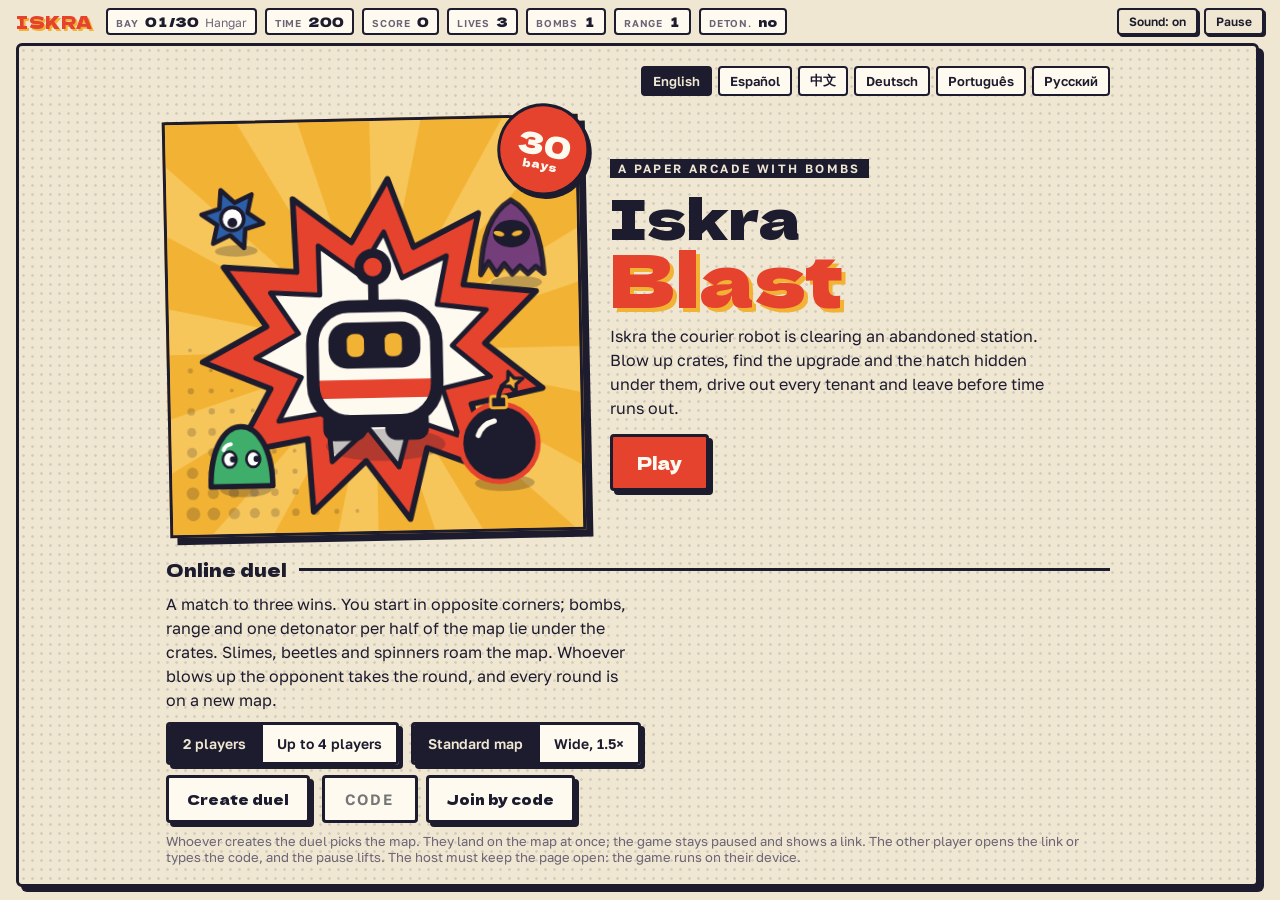
==== index.html @ 6d4cea14 "Rename duel heading: it is for 2-4 players, not two Co-Authored-By: Claude Fable 5.2 <noreply@anthro" ====
<!doctype html>
<!-- Iskra Blast. © 2026 Brozco Games. All rights reserved. -->
<html lang="en">
<head>
<meta charset="utf-8">
<meta name="viewport" content="width=device-width, initial-scale=1, maximum-scale=1, viewport-fit=cover">
<meta name="description" content="Iskra Blast: a paper arcade with bombs. 30 bays solo and a duel for two, first to three wins.">
<meta name="author" content="Brozco Games">
<meta name="copyright" content="© 2026 Brozco Games. All rights reserved.">
<meta name="theme-color" content="#f0e7d3">
<meta name="mobile-web-app-capable" content="yes">
<meta name="apple-mobile-web-app-capable" content="yes">
<meta name="apple-mobile-web-app-title" content="Iskra Blast">
<link rel="manifest" href="manifest.webmanifest">
<link rel="icon" type="image/png" sizes="192x192" href="icons/icon-192.png">
<link rel="apple-touch-icon" href="icons/icon-180.png">
<title>Iskra Blast</title>
<link rel="stylesheet" href="fonts/fonts.css">
<style>:root{padding-top:env(safe-area-inset-top,0px);padding-bottom:env(safe-area-inset-bottom,0px)}body{margin:0}img{max-width:100%}.legal a{color:inherit;font-weight:600}</style>
</head>
<body>
<style>
/* Layout: a printed arcade sheet. Ink-bordered playfield with a hard offset shadow, a ticket strip of counters above it, thumb zone below it on phones. The menu is a poster: hero print, route map, sticker cards. One look by choice: paper and four inks. */
:root{
  --paper:#f0e7d3; --paper-2:#e4d8bd; --ink:#1d1b2e; --red:#e5432d; --mustard:#f2b233; --teal:#1f8a8c; --muted:#6a6475;
  --display:'Dela Gothic One','Arial Black',Impact,sans-serif;
  --body:'Golos Text','Segoe UI',system-ui,sans-serif;
  color-scheme:light;
}
*{box-sizing:border-box}
[hidden]{display:none!important}
html,body{height:100%}
body{
  background:var(--paper); color:var(--ink); font-family:var(--body); font-size:14px;
  display:flex; flex-direction:column; gap:8px; overflow:hidden;
  padding-block:8px;
  padding-left:max(16px,env(safe-area-inset-left,0px));
  padding-right:max(16px,env(safe-area-inset-right,0px));
  -webkit-user-select:none; user-select:none; -webkit-tap-highlight-color:transparent;
}
button{font:inherit; color:inherit; cursor:pointer}
button:focus-visible{outline:3px solid var(--teal); outline-offset:2px}

.hud{display:flex; flex-wrap:wrap; align-items:center; gap:6px 8px; flex:none}
.brand{font-family:var(--display); font-size:17px; letter-spacing:.04em; color:var(--red); text-shadow:2px 2px 0 var(--mustard); margin-right:6px}
.stat{display:flex; align-items:baseline; gap:6px; min-width:0; border:2px solid var(--ink); border-radius:4px; padding:2px 8px; background:#fffaf0}
.stat .lbl{font-size:10px; letter-spacing:.08em; text-transform:uppercase; color:var(--muted); font-weight:600}
.stat b{font-family:var(--display); font-weight:400; font-size:13px; font-variant-numeric:tabular-nums}
.stat .sub{font-size:12px; color:var(--muted)}
.stat.low{background:var(--red)} .stat.low b,.stat.low .lbl{color:#fffaf0}
.stat.on{background:var(--teal)} .stat.on b,.stat.on .lbl{color:#fffaf0}
.hud-btns{margin-left:auto; display:flex; gap:6px}
.hud-btns button{background:var(--paper); border:2px solid var(--ink); border-radius:4px; padding:4px 10px; font-size:12px; font-weight:600; box-shadow:2px 2px 0 var(--ink)}
.hud-btns button:active{transform:translate(2px,2px); box-shadow:none}

.stage{position:relative; flex:1; min-height:0; margin:0 5px 5px 0; border:3px solid var(--ink); border-radius:6px; overflow:hidden; background:var(--ink); box-shadow:5px 5px 0 var(--ink); touch-action:none}
#cv{position:absolute; inset:0; width:100%; height:100%; display:block}
.grain{position:absolute; inset:0; pointer-events:none; opacity:.55}

.banner{position:absolute; left:0; right:0; top:34%; display:flex; justify-content:center; padding:0 16px; pointer-events:none; opacity:0; transform:translateY(10px) rotate(-2deg); transition:opacity .2s, transform .2s}
.banner.show{opacity:1; transform:rotate(-2deg)}
.banner div{background:var(--red); color:#fffaf0; border:3px solid var(--ink); box-shadow:6px 6px 0 var(--ink); padding:10px 22px; text-align:center; max-width:100%}
.banner h2{margin:0; font-family:var(--display); font-weight:400; font-size:clamp(20px,5vw,40px); line-height:1.1; text-wrap:balance}
.banner p{margin:4px 0 0; font-size:14px; font-weight:600; color:var(--ink); background:var(--mustard); display:inline-block; padding:1px 8px}

.overlay{position:absolute; inset:0; display:flex; padding:16px; overflow-y:auto; background:rgba(29,27,46,.62); touch-action:pan-y}
.sheet{margin:auto; width:100%; max-width:460px; display:flex; flex-direction:column; gap:14px; background:var(--paper); border:3px solid var(--ink); box-shadow:8px 8px 0 var(--ink); padding:22px; transform:rotate(-.6deg)}
.sheet h2{margin:0; font-family:var(--display); font-weight:400; font-size:clamp(24px,6vw,36px); line-height:1.05; text-wrap:balance}
.sheet p{margin:0; line-height:1.5}
.row{display:flex; flex-wrap:wrap; gap:12px; align-items:center}
.btn{background:#fffaf0; border:3px solid var(--ink); border-radius:4px; padding:11px 18px; font-family:var(--display); font-size:14px; box-shadow:4px 4px 0 var(--ink); transition:transform .06s}
.btn:hover{transform:translate(-1px,-1px)}
.btn:active{transform:translate(4px,4px); box-shadow:none}
.btn:disabled{opacity:.45; cursor:default; transform:none}
.count{margin:0; font-family:var(--display); font-size:15px}
.btn.primary{background:var(--red); color:#fffaf0; font-size:17px; padding:13px 24px}

/* menu poster */
.menu{background:var(--paper); padding:0; display:block;
  background-image:radial-gradient(rgba(29,27,46,.13) 1.1px, transparent 1.6px); background-size:9px 9px}
.poster{max-width:980px; margin:0 auto; padding:20px 18px 32px; display:grid; grid-template-columns:minmax(0,5fr) minmax(0,6fr); gap:22px 28px; align-items:center}
.hero{position:relative; border:3px solid var(--ink); background:var(--mustard); box-shadow:7px 7px 0 var(--ink); aspect-ratio:1/1; max-width:100%; transform:rotate(-1.2deg)}
.hero canvas{position:absolute; inset:0; width:100%; height:100%; display:block}
.stamp{position:absolute; right:-14px; top:-14px; width:92px; height:92px; border-radius:50%; background:var(--red); color:#fffaf0; border:3px solid var(--ink); display:grid; place-items:center; text-align:center; font-family:var(--display); font-size:11px; line-height:1.15; transform:rotate(12deg); box-shadow:3px 3px 0 var(--ink)}
.stamp b{display:block; font-size:30px; font-weight:400; line-height:1}
.titleblock{display:flex; flex-direction:column; gap:14px; min-width:0}
.kicker{margin:0; font-size:12px; font-weight:600; letter-spacing:.2em; text-transform:uppercase}
.kicker span{background:var(--ink); color:var(--paper); padding:2px 8px}
.menu h1{margin:0; font-family:var(--display); font-weight:400; line-height:.92; font-size:clamp(26px,4.9vw,56px)}
.menu h1 em{font-style:normal; color:var(--red); text-shadow:4px 4px 0 var(--mustard); display:block; font-size:1.32em}
.lead{margin:0; font-size:16px; line-height:1.5; max-width:46ch}
.block{grid-column:1/-1; display:flex; flex-direction:column; gap:10px; min-width:0}
.block h3{margin:0; font-family:var(--display); font-weight:400; font-size:18px; display:flex; align-items:center; gap:12px}
.block h3::after{content:""; flex:1; height:3px; background:var(--ink)}
.dim{margin:0; font-size:13px; color:var(--muted)}
.route{display:grid; grid-template-columns:repeat(auto-fill,minmax(232px,1fr)); gap:10px 22px}
.leg{display:flex; flex-direction:column; gap:4px; min-width:0}
.leg span{font-size:11px; font-weight:600; letter-spacing:.12em; text-transform:uppercase}
.leg div{display:flex; gap:6px}
.lv{flex:1; min-width:0; height:40px; display:grid; place-items:center; border:2.5px solid var(--ink); border-radius:4px; background:var(--c); color:var(--t); font-family:var(--display); font-size:13px; padding:0; box-shadow:2px 2px 0 var(--ink)}
.lv.locked{background:transparent; color:var(--muted); border-style:dashed; border-color:var(--muted); box-shadow:none}
.lv.sel{outline:3px solid var(--red); outline-offset:2px; transform:translateY(-3px)}
.cards{display:flex; gap:14px; overflow-x:auto; padding:6px 8px 14px 4px; scroll-snap-type:x proximity}
.cardlet{flex:none; width:138px; background:#fffaf0; border:2.5px solid var(--ink); box-shadow:4px 4px 0 var(--ink); padding:8px 10px 10px; display:flex; flex-direction:column; gap:4px; scroll-snap-align:start}
.cardlet:nth-child(odd){transform:rotate(-1.4deg)} .cardlet:nth-child(even){transform:rotate(1.1deg)}
.cardlet canvas{width:100%; aspect-ratio:1/1; background:var(--paper-2); border:2px solid var(--ink)}
.cardlet .no{font-size:10px; font-weight:600; letter-spacing:.14em; color:var(--muted)}
.cardlet strong{font-family:var(--display); font-weight:400; font-size:14px}
.cardlet small{font-size:11.5px; line-height:1.3; color:var(--muted)}
.pips{display:flex; gap:3px; align-items:center; font-size:10px; font-weight:600; letter-spacing:.08em; text-transform:uppercase; color:var(--muted)}
.pips i{width:9px; height:9px; border:2px solid var(--ink); border-radius:50%} .pips i.f{background:var(--red)}
.tag{align-self:flex-start; font-size:10px; font-weight:600; letter-spacing:.06em; text-transform:uppercase; background:var(--teal); color:#fffaf0; padding:1px 6px}
.seg{display:inline-flex; border:3px solid var(--ink); border-radius:4px; box-shadow:4px 4px 0 var(--ink); overflow:hidden; max-width:100%}
.segb{border:0; background:#fffaf0; padding:10px 14px; font-weight:600; font-size:14px; min-width:0}
.segb + .segb{border-left:3px solid var(--ink)}
.segb[aria-pressed="true"]{background:var(--ink); color:var(--paper)}
.join,.invite{display:flex; gap:8px; align-items:stretch; flex-wrap:wrap; min-width:0}
.invite{max-width:100%}
.code{font-family:var(--display); font-weight:400; font-size:22px; letter-spacing:.16em; background:var(--mustard); padding:0 8px}
.sheet .invite .btn.primary{font-size:14px; padding:11px 16px}
.menu input,.sheet input{font:600 15px var(--body); color:var(--ink); background:#fffaf0; border:3px solid var(--ink); border-radius:4px; padding:8px 10px; min-width:0}
.menu input:focus-visible,.sheet input:focus-visible{outline:3px solid var(--teal); outline-offset:2px}
#joinCode{width:96px; text-transform:uppercase; letter-spacing:.14em; text-align:center}
#duelUrl{flex:1 1 220px; font-weight:400; font-size:13px}
.status{margin:0; align-self:flex-start; font-weight:600; background:var(--ink); color:var(--paper); padding:4px 10px}
.dim a{color:var(--ink); font-weight:600}
.langs{grid-column:1/-1; display:flex; flex-wrap:wrap; gap:6px; justify-content:flex-end}
.lang{background:#fffaf0; border:2px solid var(--ink); border-radius:4px; padding:4px 10px; font-size:13px; font-weight:600}
.lang[aria-pressed="true"]{background:var(--ink); color:var(--paper)}
.legal a{color:inherit; font-weight:600}
.legal{grid-column:1/-1; margin:0; padding-top:12px; border-top:3px solid var(--ink); font-size:12px; line-height:1.5; color:var(--muted)}
.how{display:grid; grid-template-columns:repeat(auto-fit,minmax(240px,1fr)); gap:10px 28px}
.how ul{margin:0; padding:0; list-style:none; display:flex; flex-direction:column; gap:6px; font-size:14px; line-height:1.4}
.how li b{font-weight:600}
kbd{font-family:var(--body); font-size:12px; font-weight:600; background:#fffaf0; border:2px solid var(--ink); border-bottom-width:3px; border-radius:4px; padding:0 6px}

/* thumb controls */
.controls{display:none; flex:none; align-items:stretch; justify-content:space-between; gap:12px; height:150px; touch-action:none}
body.touch .controls{display:flex}
body.touch.menu-open .controls{display:none}
.stickwrap{flex:none; width:150px; display:grid; place-items:center; touch-action:none}
.stick{position:relative; width:118px; height:118px; border-radius:50%; border:3px solid var(--ink); background:#fffaf0; box-shadow:4px 4px 0 var(--ink); touch-action:none}
.stick::before{content:""; position:absolute; inset:14px; border-radius:50%; border:2.5px dashed var(--muted)}
.act{display:flex; align-items:center; justify-content:flex-end; gap:10px; flex:1; min-width:0}
.abtn{border-radius:50%; border:3px solid var(--ink); background:#fffaf0; font-family:var(--display); font-size:11px; box-shadow:4px 4px 0 var(--ink); touch-action:none}
.abtn.bomb{width:92px; height:92px; background:var(--red); color:#fffaf0; font-size:12px}
.abtn.det{width:66px; height:66px; opacity:.35; font-size:10px}
.abtn.det.on{opacity:1; background:var(--mustard)}
.abtn:active{transform:translate(4px,4px); box-shadow:none}
.band{position:absolute; z-index:20; left:50%; top:50%; height:18px; margin-top:-9px; width:0; background:var(--mustard); border:3px solid var(--ink); border-radius:9px; transform-origin:0 50%; pointer-events:none}
.knob{position:absolute; z-index:21; left:50%; top:50%; width:56px; height:56px; margin:-28px 0 0 -28px; border-radius:50%; background:var(--red); border:3px solid var(--ink); box-shadow:3px 3px 0 var(--ink); pointer-events:none}

@media (max-width:640px){
  .poster{grid-template-columns:1fr; padding:16px 0 28px; gap:18px}
  .hero{width:100%; max-width:250px; margin:8px auto 0}
  .brand{display:none} .stat .sub{display:none}
  .stat{padding:1px 6px; gap:4px} .stat .lbl{font-size:9px; letter-spacing:.04em} .stat b{font-size:12px}
  .hud{gap:4px 5px} .hud-btns button{padding:4px 7px; font-size:11px}
  .menu{padding:0 14px}
  .menu h1{font-size:clamp(26px,9.6vw,48px)}
}
/* phone held sideways: the action buttons float over the playfield, the field itself is the stick */
@media (orientation:landscape) and (max-height:520px){
  body{gap:4px; padding-block:4px}
  .brand,.stat .sub{display:none}
  body.touch .controls{position:fixed; z-index:5; height:auto; pointer-events:none; justify-content:center;
    left:max(16px,env(safe-area-inset-left,0px)); right:max(16px,env(safe-area-inset-right,0px));
    bottom:calc(12px + env(safe-area-inset-bottom,0px))}
  body.touch .controls .act{pointer-events:none; justify-content:center; padding-left:150px; opacity:.85}
  body.touch .controls .stickwrap{opacity:.85}
  body.touch .controls .abtn, body.touch .controls .stickwrap{pointer-events:auto}
  .stick{width:104px; height:104px}
  body.touch.menu-open .controls{display:none}
  .abtn.bomb{width:80px; height:80px} .abtn.det{width:60px; height:60px}
}
@media (prefers-reduced-motion:reduce){ .banner,.btn{transition:none} }
</style>

<header class="hud">
  <div class="brand" data-i18n="brand">ISKRA</div>
  <div class="stat"><span class="lbl" data-i18n="hLevel">Bay</span><b id="hLevel">01</b><span class="sub" id="hBiome">Hangar</span></div>
  <div class="stat" id="hTimeBox"><span class="lbl" data-i18n="hTime">Time</span><b id="hTime">200</b></div>
  <div class="stat"><span class="lbl" data-i18n="hScore">Score</span><b id="hScore">0</b></div>
  <div class="stat"><span class="lbl" data-i18n="hLives">Lives</span><b id="hLives">3</b></div>
  <div class="stat"><span class="lbl" data-i18n="hBombs">Bombs</span><b id="hBombs">1</b></div>
  <div class="stat"><span class="lbl" data-i18n="hRange">Range</span><b id="hRange">1</b></div>
  <div class="stat" id="hDetBox"><span class="lbl" data-i18n="hDet">Deton.</span><b id="hDet">no</b></div>
  <div class="hud-btns">
    <button id="bSound" type="button">Sound: on</button>
    <button id="bPause" type="button" data-i18n="pause">Pause</button>
  </div>
</header>

<main class="stage" id="stage">
  <canvas id="cv"></canvas>
  <div class="grain" id="grain"></div>
  <div class="banner" id="banner"><div><h2 id="banT"></h2><p id="banS"></p></div></div>

  <section class="overlay menu" id="oMenu">
    <div class="poster">
      <div class="langs" id="langs" role="group" data-i18n-attr="aria-label:langAria" aria-label="Language"></div>
      <div class="hero"><canvas id="heroCv"></canvas><div class="stamp"><span><b>30</b><span data-i18n="stampWord">bays</span></span></div></div>
      <div class="titleblock">
        <p class="kicker"><span data-i18n="kicker">A paper arcade with bombs</span></p>
        <h1 data-i18n-html="h1">Iskra <em>Blast</em></h1>
        <p class="lead" data-i18n="lead">Iskra the courier robot is clearing an abandoned station. Blow up crates, find the upgrade and the hatch hidden under them, drive out every tenant and leave before time runs out.</p>
        <div class="row"><button class="btn primary" id="bPlay" type="button">Play</button><button class="btn" id="bReset" type="button" hidden>Start over</button></div>
      </div>

      <div class="block" id="duelBlock">
        <h3 data-i18n="duelH">Online duel</h3>
        <p class="lead" data-i18n="duelLead">A match to three wins. You start in opposite corners; bombs, range and one detonator per half of the map lie under the crates. Slimes, beetles and spinners roam the map. Whoever blows up the opponent takes the round, and every round is on a new map.</p>
        <div class="row">
          <span class="seg" role="group" data-i18n-attr="aria-label:playersAria" aria-label="Number of players">
            <button class="segb" id="plTwo" type="button" aria-pressed="true" data-i18n="players2">2 players</button>
            <button class="segb" id="plFour" type="button" aria-pressed="false" data-i18n="players4">Up to 4 players</button>
          </span>
          <span class="seg" role="group" data-i18n-attr="aria-label:mapAria" aria-label="Map size">
            <button class="segb" id="mapStd" type="button" aria-pressed="true" data-i18n="mapStd">Standard map</button>
            <button class="segb" id="mapWide" type="button" aria-pressed="false" data-i18n="mapWide">Wide, 1.5×</button>
          </span>
        </div>
        <div class="row">
          <button class="btn" id="bHost" type="button" data-i18n="host">Create duel</button>
          <span class="join" id="joinBox"><input id="joinCode" type="text" inputmode="latin" autocomplete="off" autocapitalize="characters" maxlength="5" data-i18n-attr="placeholder:codePh;aria-label:codeAria" placeholder="CODE" aria-label="Room code"><button class="btn" id="bJoin" type="button" data-i18n="join">Join by code</button></span>
        </div>
        <p class="status" id="duelStatus" hidden></p>
        <p class="dim" id="duelWhere" data-i18n="duelHint">Whoever creates the duel picks the map. They land on the map at once; the game stays paused and shows a link. The other player opens the link or types the code, and the pause lifts. The host must keep the page open: the game runs on their device.</p>
      </div>

      <div class="block">
        <h3 data-i18n="routeH">Route</h3>
        <div class="route" id="route"></div>
        <p class="dim" id="routeHint"></p>
      </div>

      <div class="block">
        <h3 data-i18n="tenantsH">Station tenants</h3>
        <div class="cards" id="bestiary"></div>
      </div>

      <div class="block">
        <h3 data-i18n="howH">How to play</h3>
        <div class="how">
          <ul>
            <li data-i18n-html="how1"><b>Phone:</b> the stick sits at the bottom right. Grab it and pull: the knob stretches after your thumb and keeps working even when the thumb goes far past the edge.</li>
            <li data-i18n-html="how2"><b>Bomb</b> and <b>Blast</b> are in the centre, next to the stick. Iskra drives around corners by herself.</li>
          </ul>
          <ul>
            <li data-i18n-html="how3"><b>Keyboard:</b> <kbd>←↑↓→</kbd> or <kbd>WASD</kbd> to move, <kbd>Space</kbd> bomb, <kbd>X</kbd> detonator, <kbd>P</kbd> pause.</li>
            <li data-i18n="how4">Each bay hides one upgrade: +1 blast range or +1 bomb. There is a single detonator in the whole game: it is hidden in bay 06 and stays with you for good. Blasting an open hatch lets new tenants out.</li>
            <li data-i18n="how5">You have three lives, and every fifth bay gives one more. When the lives run out everything resets and the route starts from bay one. From the Foundry on, maps are one and a half times wider.</li>
          </ul>
        </div>
      </div>
    </div>
  </section>

  <section class="overlay" id="oPause" hidden>
    <div class="sheet">
      <h2 id="pauseTitle">Pause</h2>
      <div class="row">
        <button class="btn primary" id="bResume" type="button" data-i18n="resume">Resume</button>
        <button class="btn" id="bQuit" type="button" data-i18n="toMenu">Menu</button>
      </div>
    </div>
  </section>

  <section class="overlay" id="oOver" hidden>
    <div class="sheet">
      <h2 data-i18n="overT">Iskra shut down</h2>
      <p id="overText"></p>
      <div class="row">
        <button class="btn primary" id="bRetry" type="button" data-i18n="retry">From bay one</button>
        <button class="btn" id="bMenu1" type="button" data-i18n="toMenu">Menu</button>
      </div>

      <p class="legal"><span data-i18n="legal">© 2026 Brozco Games. Iskra Blast: name, characters, artwork, text and code. All rights reserved. Copying or reworking without the author’s consent is prohibited.</span> <a href="privacy.html" data-i18n="privacy">Privacy policy</a></p>
    </div>
  </section>

  <section class="overlay" id="oWait" hidden>
    <div class="sheet">
      <h2 id="waitTitle">Waiting for player two</h2>
      <p id="waitText">You are already on the map and the game is paused.</p>
      <div class="invite" id="duelInvite">
        <input id="duelUrl" type="text" readonly data-i18n-attr="aria-label:urlAria" aria-label="Invite link">
        <button class="btn primary" id="bCopy" type="button">Copy link</button>
      </div>
      <p><span data-i18n="waitCodeP">Or let them type this code in the game menu:</span> <b class="code" id="waitCode"></b></p>
      <p class="count" id="waitCount" hidden></p>
      <p class="status" id="waitStatus" hidden></p>
      <div class="row"><button class="btn primary" id="bStart" type="button" data-i18n="startNow" hidden>Start now</button><button class="btn" id="bCancelWait" type="button" data-i18n="cancelWait">Cancel and go to menu</button></div>
    </div>
  </section>

  <section class="overlay" id="oDuel" hidden>
    <div class="sheet">
      <h2 id="duelTitle">Duel</h2>
      <p id="duelText"></p>
      <div class="row">
        <button class="btn primary" id="bAgain" type="button">Rematch</button>
        <button class="btn" id="bMenu3" type="button" data-i18n="toMenu">Menu</button>
      </div>
    </div>
  </section>

  <section class="overlay" id="oWin" hidden>
    <div class="sheet">
      <h2 data-i18n="winT">The station is clear</h2>
      <p id="winText"></p>
      <div class="row"><button class="btn primary" id="bMenu2" type="button" data-i18n="toMenu">Menu</button></div>
    </div>
  </section>
</main>

<div class="controls" id="controls">
  <div class="act">
    <button class="abtn det" id="bDet" type="button" data-i18n="btnDet">Blast</button>
    <button class="abtn bomb" id="bBomb" type="button" data-i18n="btnBomb">Bomb</button>
  </div>
  <div class="stickwrap" id="padZone"><div class="stick" id="stick"><div class="band" id="band"></div><div class="knob" id="knob"></div></div></div>
</div>

<script>
(() => {
'use strict';
const ROWS_BASE = 13, MAXL = 30, COLS_BASE = 23, COLS_WIDE = 35, WIDE_FROM = 16, MAXN = COLS_WIDE * ROWS_BASE, TAU = Math.PI * 2;
let COLS = COLS_BASE, ROWS = ROWS_BASE, N = COLS * ROWS;   // compartments from WIDE_FROM on are half as wide again
const EMPTY = 0, HARD = 1, SOFT = 2;
const DX = [0, 1, 0, -1], DY = [-1, 0, 1, 0];
const FUSE = 2.4, FLAME = 0.5, BURN = 0.5, PSPEED = 3.3, LEVEL_TIME = 200, LEVEL_TIME_WIDE = 270, CAP = 10;
const INK = '#1d1b2e', RED = '#e5432d', MUSTARD = '#f2b233', TEAL = '#1f8a8c', CREAM = '#fffaf0';
const $ = id => document.getElementById(id);
const rnd = (a = 1) => Math.random() * a, ri = n => Math.floor(Math.random() * n), pick = a => a[ri(a.length)];
const idx = (x, y) => y * COLS + x;
const pad2 = n => String(n).padStart(2, '0');

/* each leg of the route is printed in its own pair of inks */
const BIOMES = [
  { key: 'b0', floor: '#eadfc6', dot: '#d6c7a3', wall: '#35416b', face: '#1f2745', det: '#5567a0', crate: '#f2b233', cface: '#c4871a', text: CREAM, pat: 0 },
  { key: 'b1', floor: '#dfe8cf', dot: '#c2d2a9', wall: '#2f6b4f', face: '#1c4532', det: '#519374', crate: '#e5432d', cface: '#a92a19', text: CREAM, pat: 1 },
  { key: 'b2', floor: '#dcebf0', dot: '#bcd6e1', wall: '#2b5fa8', face: '#1a3d75', det: '#5f92d6', crate: '#ffffff', cface: '#b4cfe3', text: CREAM, pat: 2 },
  { key: 'b3', floor: '#40323f', dot: '#52414f', wall: '#b5382a', face: '#782017', det: '#e2644f', crate: '#f2b233', cface: '#c4871a', text: CREAM, pat: 0 },
  { key: 'b4', floor: '#eedbe0', dot: '#dcbdc6', wall: '#5a2f6b', face: '#3a1c47', det: '#8c59a2', crate: '#1f8a8c', cface: '#135d5e', text: CREAM, pat: 1 },
  { key: 'b5', floor: '#262335', dot: '#343048', wall: '#d9a520', face: '#946d0e', det: '#f6d262', crate: '#e5432d', cface: '#a92a19', text: INK, pat: 2 },
];
const ETYPES = [null,
  { name: 'Slime',  speed: 1.3, wall: false, smart: 1, pts: 100,  turn: .2,  pips: 1 },
  { name: 'Beetle',      speed: 1.9, wall: false, smart: 2, pts: 150,  turn: .25, pips: 2 },
  { name: 'Spinner',   speed: 2.6, wall: false, smart: 1, pts: 250,  turn: .55, pips: 4 },
  { name: 'Mist',    speed: 1.1, wall: true,  smart: 2, pts: 400,  turn: .3,  pips: 1 },
  { name: 'Hornet',  speed: 2.8, wall: false, smart: 3, pts: 600,  turn: .3,  pips: 4 },
  { name: 'Jelly',   speed: 1.8, wall: true,  smart: 3, pts: 900,  turn: .3,  pips: 2 },
  { name: 'Phantom',   speed: 2.6, wall: true,  smart: 3, pts: 1300, turn: .3,  pips: 4 },
  { name: 'Punisher', speed: 3.5, wall: true,  smart: 3, pts: 2000, turn: .3,  pips: 5 },
];
const UNLOCK = [0, 1, 3, 6, 9, 13, 17, 21], DET_LEVEL = 6;

/* ---------- saved progress (this browser only) ---------- */
const SAVE_KEY = 'iskra-save-v1';
function loadSave() { try { return JSON.parse(localStorage.getItem(SAVE_KEY)) || {}; } catch (e) { return {}; } }
function writeSave(o) { try { localStorage.setItem(SAVE_KEY, JSON.stringify(o)); } catch (e) { /* storage unavailable */ } }
let save = loadSave();
if (!save.cp) { save.cp = {}; if (save.level > 1) save.cp[save.level] = [save.bombsMax || 1, save.range || 1, save.det ? 1 : 0]; save.max = Math.max(1, save.level | 0); }
save.max = Math.min(MAXL, Math.max(1, save.max | 0));
if (!(save.lives >= 1)) save.lives = 3;
function resetRun() { save.max = 1; save.cp = {}; save.lives = 3; save.score = 0; writeSave(save); }

/* ---------- languages ----------
   English is the base: any key missing in another language falls back to it. {0}, {1}… are filled in by t(). */
const LANG_NAMES = { en: 'English', es: 'Español', zh: '中文', de: 'Deutsch', pt: 'Português', ru: 'Русский' };
const TX = {
en: {
  title: "Iskra Blast", brand: "ISKRA", h1: "Iskra <em>Blast</em>", kicker: "A paper arcade with bombs", stampWord: "bays",
  hLevel: "Bay", hTime: "Time", hScore: "Score", hLives: "Lives", hBombs: "Bombs", hRange: "Range", hDet: "Deton.", yes: "yes", no: "no",
  soundOn: "Sound: on", soundOff: "Sound: off", pause: "Pause", langAria: "Language",
  lead: "Iskra the courier robot is clearing an abandoned station. Blow up crates, find the upgrade and the hatch hidden under them, drive out every tenant and leave before time runs out.",
  play: "Play", playCont: "Continue: bay {0}", reset: "Start over", resetSure: "Really reset everything?",
  duelH: "Online duel",
  duelLead: "A match to three wins. You start in opposite corners; bombs, range and one detonator per half of the map lie under the crates. Slimes, beetles and spinners roam the map. Whoever blows up the opponent takes the round, and every round is on a new map.",
  mapAria: "Map size", mapStd: "Standard map", mapWide: "Wide, 1.5×", host: "Create duel", codePh: "CODE", codeAria: "Room code", join: "Join by code",
  duelHint: "Whoever creates the duel picks the map. They land on the map at once; the game stays paused and shows a link. The other player opens the link or types the code, and the pause lifts. The host must keep the page open: the game runs on their device.",
  routeH: "Route", tenantsH: "Station tenants", howH: "How to play",
  how1: "<b>Phone:</b> the stick sits at the bottom right. Grab it and pull: the knob stretches after your thumb and keeps working even when the thumb goes far past the edge.",
  how2: "<b>Bomb</b> and <b>Blast</b> are in the centre, next to the stick. Iskra drives around corners by herself.",
  how3: "<b>Keyboard:</b> <kbd>←↑↓→</kbd> or <kbd>WASD</kbd> to move, <kbd>Space</kbd> bomb, <kbd>X</kbd> detonator, <kbd>P</kbd> pause.",
  how4: "Each bay hides one upgrade: +1 blast range or +1 bomb. There is a single detonator in the whole game: it is hidden in bay 06 and stays with you for good. Blasting an open hatch lets new tenants out.",
  how5: "You have three lives, and every fifth bay gives one more. When the lives run out everything resets and the route starts from bay one. From the Foundry on, maps are one and a half times wider.",
  pauseT: "Pause", leaveT: "Leave the duel?", resume: "Resume", toMenu: "Menu", overT: "Iskra shut down", retry: "From bay one", winT: "The station is clear",
  legal: "© 2026 Brozco Games. Iskra Blast: name, characters, artwork, text and code. All rights reserved. Copying or reworking without the author’s consent is prohibited.", privacy: "Privacy policy",
  waitT: "Waiting for player two", waitP: "You are already on the map and the game is paused. Send the link to the other player: the pause lifts as soon as they open it.",
  urlAria: "Invite link", copy: "Copy link", copied: "Copied", copyManual: "Select and copy", waitCodeP: "Or let them type this code in the game menu:", cancelWait: "Cancel and go to menu",
  duelT: "Duel", again: "Rematch", newMatch: "New match", waitHost: "Waiting for host…", btnDet: "Blast", btnBomb: "Bomb",
  b0: "Hangar", b1: "Greenhouse", b2: "Glacier", b3: "Foundry", b4: "Archive", b5: "Core",
  e1: "Slime", e2: "Beetle", e3: "Spinner", e4: "Mist", e5: "Hornet", e6: "Jelly", e7: "Phantom", e8: "Punisher",
  n1: "Wanders at random, never in a hurry.", n2: "Turns towards you when close.", n3: "Darts about and changes course sharply.", n4: "Drifts slowly towards you.",
  n5: "Chases you by the shortest path.", n6: "Heads straight for you.", n7: "A fast hunter.", n8: "Faster than you. Do not be late.",
  iBomb: "Bomb +1", iRange: "Range +1", iDet: "Detonator", iStar: "Bonus 3000",
  round: "Round {0}", youRedStart: "You are the red Iskra, top left. First to {0} wins", youTealStart: "You are the teal Iskra, bottom right. First to {0} wins", scoreIs: "Score {0}",
  drawTime: "Draw: time is up", drawBoth: "Draw: both caught in the blast", roundWon: "The round is yours", roundLost: "The round goes to the opponent", scoreTo: "Score {0} · first to {1}",
  matchWon: "The match is yours", matchLost: "Match lost", finalWon: "Final score {0}. The opponent was blown up three times.", finalLost: "Final score {0}. Rematch?",
  guestLeftWait: "The other player disconnected. The room is still open, waiting again.", lostT: "Connection lost", lostP: "The opponent left or someone’s internet dropped.",
  hostClosed: "The host closed the room. Ask them to create a new duel and send a new link.", srvLostWait: "Lost the connection to the server. Create the duel again.", srvLost: "You lost the connection to the server.",
  netFail: "The duel server is not responding. Check your internet and try again.", netSandbox: "Network play is blocked on this page. Open the game at {0}", sandboxNote: "Network duels work in the hosted version of the game: ",
  creating: "Creating a room…", roomOpen: "Room {0} is open.", code5: "The code has five letters.", connecting: "Connecting to room {0}…", knocking: "Knocking on room {0}…",
  roomSilent: "Room {0} is not answering. Check the code: the host may have closed the page or created a new room.",
  hatchOpen: "Hatch open", timeUp: "Time is up", punishers: "The Punishers are here", timeBonus: "Time bonus: +{0}", plusLife: " and +1 life", bayClear: "Bay cleared",
  itemTaken: "upgrade already collected", hiddenItem: "hidden: {0}", bayBanner: "Bay {0} · {1}",
  overText: "You ran out of lives in bay {0} of {1}. Score {2}, best {3}. The route, bombs, range and detonator are reset: everything starts from bay one.",
  winText: "All {0} bays are cleared. Score {1}, best {2}.", wideTag: " · wide map",
  routeHint: "You are in bay {0} of {1}, lives: {2}. When the lives run out, the route and all upgrades reset and you start again from bay one.", best: " Best: {0}.",
  c0: "red", c1: "teal", c2: "purple", c3: "blue", youAre: "You are the {0} Iskra. First to {1} wins", roundTo: "The round goes to the {0} Iskra", drawNone: "Draw: no one is left standing",
  finalWonN: "Final score {0}. You took three rounds.", playersAria: "Number of players", players2: "2 players", players4: "Up to 4 players", startNow: "Start now",
  playersIn: "Players in the room: {0} of {1}", joinedWait: "You are in ({0} of {1}). Waiting for the host to start…", roomFull: "The room is full or the match has already started.",
  waitT4: "Waiting for players", waitP4: "You are already on the map and the game is paused. Send the link to the others and press Start when everyone is in.",
  hudDuel: "duel", youRed: "you are red", youTeal: "you are teal", cardTime: "No. {0} · when time runs out", cardFrom: "No. {0} · from bay {1}", speed: "speed", thruCrates: "through crates",
},
ru: {
  title: "Подрывник Искра", brand: "ИСКРА", h1: "Подрывник <em>Искра</em>", kicker: "Бумажная аркада с бомбами", stampWord: "отсеков",
  hLevel: "Отсек", hTime: "Время", hScore: "Счёт", hLives: "Жизни", hBombs: "Бомбы", hRange: "Дальн.", hDet: "Детон.", yes: "есть", no: "нет",
  soundOn: "Звук: вкл", soundOff: "Звук: выкл", pause: "Пауза", langAria: "Язык",
  lead: "Робот-курьер Искра расчищает заброшенную станцию. Взрывай ящики, ищи под ними улучшение и люк, прогони всех жильцов и уходи, пока не вышло время.",
  play: "Играть", playCont: "Продолжить: отсек {0}", reset: "Начать заново", resetSure: "Точно сбросить всё?",
  duelH: "Дуэль по сети",
  duelLead: "Матч до трёх побед. Вы стартуете в противоположных углах, под ящиками лежат бомбы, дальность и по одному детонатору на половину карты. По карте бродят слизни, жуки и волчки. Раунд берёт тот, кто подорвёт соперника; каждый раунд на новой карте.",
  mapAria: "Размер карты", mapStd: "Обычная карта", mapWide: "Широкая, в 1,5 раза", host: "Создать дуэль", codePh: "КОД", codeAria: "Код комнаты", join: "Войти по коду",
  duelHint: "Карту выбирает тот, кто создаёт дуэль. Он сразу попадает на карту, игра стоит на паузе и показывает ссылку. Второй открывает ссылку или вводит код, и пауза снимается. Первому нельзя сворачивать страницу: игра идёт на его устройстве.",
  routeH: "Маршрут", tenantsH: "Жильцы станции", howH: "Как играть",
  how1: "<b>Телефон:</b> джойстик стоит справа внизу. Возьмись за него и тяни: ручка растягивается за пальцем и работает, даже когда палец ушёл далеко за край.",
  how2: "<b>Бомба</b> и <b>Взрыв</b> в центре, рядом с джойстиком. Искра сама объезжает углы.",
  how3: "<b>Клавиатура:</b> <kbd>←↑↓→</kbd> или <kbd>WASD</kbd> ходить, <kbd>Пробел</kbd> бомба, <kbd>X</kbd> детонатор, <kbd>P</kbd> пауза.",
  how4: "В каждом отсеке одно улучшение: +1 к дальности взрыва или +1 бомба. Детонатор один на всю игру, спрятан в отсеке 06 и остаётся с тобой навсегда. Взрыв по открытому люку выпускает новых жильцов.",
  how5: "Жизней три, за каждый пятый отсек дают ещё одну. Кончились жизни — всё сбрасывается и маршрут начинается с первого отсека. С Литейной карты в полтора раза шире.",
  pauseT: "Пауза", leaveT: "Выйти из дуэли?", resume: "Дальше", toMenu: "В меню", overT: "Искра отключилась", retry: "С первого отсека", winT: "Станция свободна",
  legal: "© 2026 Brozco Games. «Подрывник Искра»: название, персонажи, графика, тексты и код. Все права защищены. Копирование и переделка без согласия автора запрещены.", privacy: "Политика конфиденциальности",
  waitT: "Ждём второго игрока", waitP: "Ты уже на карте, игра на паузе. Отправь ссылку второму: как только он её откроет, пауза снимется сама.",
  urlAria: "Ссылка-приглашение", copy: "Скопировать ссылку", copied: "Скопировано", copyManual: "Выдели и скопируй", waitCodeP: "Или пусть введёт код в меню игры:", cancelWait: "Отменить и выйти в меню",
  duelT: "Дуэль", again: "Реванш", newMatch: "Новый матч", waitHost: "Ждём хоста…", btnDet: "Взрыв", btnBomb: "Бомба",
  b0: "Ангар", b1: "Оранжерея", b2: "Ледник", b3: "Литейная", b4: "Архив", b5: "Ядро",
  e1: "Слизень", e2: "Жук", e3: "Волчок", e4: "Дымка", e5: "Шершень", e6: "Медуза", e7: "Фантом", e8: "Каратель",
  n1: "Бродит наугад и никуда не спешит.", n2: "Вблизи сворачивает к тебе.", n3: "Носится и резко меняет курс.", n4: "Медленно плывёт на тебя.",
  n5: "Гонится кратчайшим путём.", n6: "Идёт к тебе напрямик.", n7: "Быстрый охотник.", n8: "Быстрее тебя. Не опаздывай.",
  iBomb: "Бомба +1", iRange: "Дальность +1", iDet: "Детонатор", iStar: "Бонус 3000",
  round: "Раунд {0}", youRedStart: "Ты красная Искра, слева вверху. Игра до {0} побед", youTealStart: "Ты бирюзовая Искра, справа внизу. Игра до {0} побед", scoreIs: "Счёт {0}",
  drawTime: "Ничья: время вышло", drawBoth: "Ничья: оба под взрывом", roundWon: "Раунд твой", roundLost: "Раунд за соперником", scoreTo: "Счёт {0} · до {1} побед",
  matchWon: "Матч твой", matchLost: "Матч проигран", finalWon: "Итоговый счёт {0}. Соперник подорван трижды.", finalLost: "Итоговый счёт {0}. Реванш?",
  guestLeftWait: "Второй игрок отключился. Комната ещё открыта, ждём снова.", lostT: "Связь оборвалась", lostP: "Соперник вышел или у кого-то пропал интернет.",
  hostClosed: "Хост закрыл комнату. Попроси его создать дуэль заново и прислать новую ссылку.", srvLostWait: "Пропало соединение с сервером. Создай дуэль заново.", srvLost: "У тебя пропало соединение с сервером.",
  netFail: "Сервер дуэлей не отвечает. Проверь интернет и попробуй ещё раз.", netSandbox: "На этой странице сеть для дуэли закрыта. Открой игру по адресу {0}", sandboxNote: "Дуэль по сети работает в размещённой версии игры: ",
  creating: "Создаём комнату…", roomOpen: "Комната {0} открыта.", code5: "В коде пять букв.", connecting: "Подключаемся к комнате {0}…", knocking: "Стучимся в комнату {0}…",
  roomSilent: "Комната {0} не отвечает. Проверь код: возможно, хост закрыл страницу или создал новую комнату.",
  hatchOpen: "Люк открыт", timeUp: "Время вышло", punishers: "Каратели уже здесь", timeBonus: "За время: +{0}", plusLife: " и +1 жизнь", bayClear: "Отсек свободен",
  itemTaken: "улучшение уже собрано", hiddenItem: "спрятано: {0}", bayBanner: "Отсек {0} · {1}",
  overText: "Жизни кончились в отсеке {0} из {1}. Счёт {2}, рекорд {3}. Маршрут, бомбы, дальность и детонатор сброшены: всё начинается с первого отсека.",
  winText: "Все {0} отсеков пройдены. Счёт {1}, рекорд {2}.", wideTag: " · широкая карта",
  routeHint: "Ты в отсеке {0} из {1}, жизней: {2}. Когда жизни кончатся, маршрут и все улучшения сбросятся, и идти придётся с первого отсека.", best: " Рекорд: {0}.",
  c0: "красная", c1: "бирюзовая", c2: "фиолетовая", c3: "синяя", youAre: "Ты {0} Искра. Игра до {1} побед", roundTo: "Раунд берёт {0} Искра", drawNone: "Ничья: никого не осталось",
  finalWonN: "Итоговый счёт {0}. Три раунда за тобой.", playersAria: "Число игроков", players2: "2 игрока", players4: "До 4 игроков", startNow: "Начать",
  playersIn: "Игроков в комнате: {0} из {1}", joinedWait: "Ты в комнате ({0} из {1}). Ждём, когда хост начнёт…", roomFull: "Комната заполнена или матч уже идёт.",
  waitT4: "Ждём игроков", waitP4: "Ты уже на карте, игра на паузе. Отправь ссылку остальным и нажми «Начать», когда все зайдут.",
  hudDuel: "дуэль", youRed: "ты красная", youTeal: "ты бирюзовая", cardTime: "№{0} · когда выйдет время", cardFrom: "№{0} · с отсека {1}", speed: "ход", thruCrates: "сквозь ящики",
},
es: {
  kicker: "Un arcade de papel con bombas", stampWord: "sectores",
  hLevel: "Sector", hTime: "Tiempo", hScore: "Puntos", hLives: "Vidas", hBombs: "Bombas", hRange: "Alcance", hDet: "Deton.", yes: "sí", no: "no",
  soundOn: "Sonido: sí", soundOff: "Sonido: no", pause: "Pausa", langAria: "Idioma",
  lead: "Iskra, la robot mensajera, despeja una estación abandonada. Revienta cajas, encuentra la mejora y la escotilla ocultas debajo, echa a todos los inquilinos y sal antes de que se acabe el tiempo.",
  play: "Jugar", playCont: "Continuar: sector {0}", reset: "Empezar de nuevo", resetSure: "¿Seguro que quieres borrar todo?",
  duelH: "Duelo en línea",
  duelLead: "Partida a tres victorias. Empezáis en esquinas opuestas; bajo las cajas hay bombas, alcance y un detonador por cada mitad del mapa. Por el mapa rondan babosas, escarabajos y peonzas. Gana la ronda quien haga volar al rival, y cada ronda se juega en un mapa nuevo.",
  mapAria: "Tamaño del mapa", mapStd: "Mapa normal", mapWide: "Ancho, 1,5×", host: "Crear duelo", codePh: "CÓDIGO", codeAria: "Código de la sala", join: "Entrar con código",
  duelHint: "Quien crea el duelo elige el mapa. Entra al mapa enseguida; el juego queda en pausa y muestra un enlace. El otro jugador abre el enlace o escribe el código y la pausa termina. El anfitrión no debe cerrar la página: el juego corre en su dispositivo.",
  routeH: "Ruta", tenantsH: "Inquilinos de la estación", howH: "Cómo jugar",
  how1: "<b>Móvil:</b> la palanca está abajo a la derecha. Agárrala y tira: el mando se estira tras tu pulgar y sigue funcionando aunque el pulgar se salga del borde.",
  how2: "<b>Bomba</b> y <b>Explotar</b> están en el centro, junto a la palanca. Iskra rodea las esquinas sola.",
  how3: "<b>Teclado:</b> <kbd>←↑↓→</kbd> o <kbd>WASD</kbd> para moverte, <kbd>Espacio</kbd> bomba, <kbd>X</kbd> detonador, <kbd>P</kbd> pausa.",
  how4: "Cada sector esconde una mejora: +1 de alcance o +1 bomba. Solo hay un detonador en todo el juego: está en el sector 06 y se queda contigo para siempre. Volar una escotilla abierta suelta nuevos inquilinos.",
  how5: "Tienes tres vidas y cada quinto sector da una más. Si te quedas sin vidas, todo se reinicia y la ruta empieza desde el sector uno. A partir de la Fundición los mapas son una vez y media más anchos.",
  pauseT: "Pausa", leaveT: "¿Salir del duelo?", resume: "Seguir", toMenu: "Menú", overT: "Iskra se apagó", retry: "Desde el sector uno", winT: "La estación está despejada",
  legal: "© 2026 Brozco Games. Iskra Blast: nombre, personajes, gráficos, textos y código. Todos los derechos reservados. Prohibido copiar o modificar sin permiso del autor.", privacy: "Política de privacidad",
  waitT: "Esperando al segundo jugador", waitP: "Ya estás en el mapa y el juego está en pausa. Envía el enlace al otro jugador: la pausa termina en cuanto lo abra.",
  urlAria: "Enlace de invitación", copy: "Copiar enlace", copied: "Copiado", copyManual: "Selecciona y copia", waitCodeP: "O que escriba este código en el menú del juego:", cancelWait: "Cancelar y volver al menú",
  duelT: "Duelo", again: "Revancha", newMatch: "Nueva partida", waitHost: "Esperando al anfitrión…", btnDet: "Explotar", btnBomb: "Bomba",
  b0: "Hangar", b1: "Invernadero", b2: "Glaciar", b3: "Fundición", b4: "Archivo", b5: "Núcleo",
  e1: "Babosa", e2: "Escarabajo", e3: "Peonza", e4: "Bruma", e5: "Avispón", e6: "Medusa", e7: "Fantasma", e8: "Castigador",
  n1: "Vaga sin rumbo y sin prisa.", n2: "De cerca gira hacia ti.", n3: "Corre y cambia de rumbo de golpe.", n4: "Flota despacio hacia ti.",
  n5: "Te persigue por el camino más corto.", n6: "Va directa hacia ti.", n7: "Un cazador rápido.", n8: "Más rápido que tú. No llegues tarde.",
  iBomb: "Bomba +1", iRange: "Alcance +1", iDet: "Detonador", iStar: "Bonus 3000",
  round: "Ronda {0}", youRedStart: "Eres la Iskra roja, arriba a la izquierda. Gana quien llegue a {0}", youTealStart: "Eres la Iskra turquesa, abajo a la derecha. Gana quien llegue a {0}", scoreIs: "Marcador {0}",
  drawTime: "Empate: se acabó el tiempo", drawBoth: "Empate: la explosión alcanzó a los dos", roundWon: "La ronda es tuya", roundLost: "La ronda es del rival", scoreTo: "Marcador {0} · a {1} victorias",
  matchWon: "La partida es tuya", matchLost: "Partida perdida", finalWon: "Marcador final {0}. El rival voló tres veces.", finalLost: "Marcador final {0}. ¿Revancha?",
  guestLeftWait: "El otro jugador se desconectó. La sala sigue abierta, esperamos de nuevo.", lostT: "Conexión perdida", lostP: "El rival salió o alguien se quedó sin internet.",
  hostClosed: "El anfitrión cerró la sala. Pídele que cree otro duelo y te envíe un enlace nuevo.", srvLostWait: "Se perdió la conexión con el servidor. Crea el duelo otra vez.", srvLost: "Perdiste la conexión con el servidor.",
  netFail: "El servidor de duelos no responde. Revisa tu internet e inténtalo de nuevo.", netSandbox: "En esta página el juego en red está bloqueado. Abre el juego en {0}", sandboxNote: "Los duelos en red funcionan en la versión alojada del juego: ",
  creating: "Creando la sala…", roomOpen: "La sala {0} está abierta.", code5: "El código tiene cinco letras.", connecting: "Conectando con la sala {0}…", knocking: "Llamando a la sala {0}…",
  roomSilent: "La sala {0} no responde. Revisa el código: quizá el anfitrión cerró la página o creó otra sala.",
  hatchOpen: "Escotilla abierta", timeUp: "Se acabó el tiempo", punishers: "Los Castigadores ya están aquí", timeBonus: "Por tiempo: +{0}", plusLife: " y +1 vida", bayClear: "Sector despejado",
  itemTaken: "mejora ya recogida", hiddenItem: "oculto: {0}", bayBanner: "Sector {0} · {1}",
  overText: "Te quedaste sin vidas en el sector {0} de {1}. Puntos {2}, récord {3}. La ruta, las bombas, el alcance y el detonador se reinician: todo empieza desde el sector uno.",
  winText: "Los {0} sectores están despejados. Puntos {1}, récord {2}.", wideTag: " · mapa ancho",
  routeHint: "Estás en el sector {0} de {1}, vidas: {2}. Cuando se acaben las vidas, la ruta y todas las mejoras se reinician y vuelves al sector uno.", best: " Récord: {0}.",
  c0: "roja", c1: "turquesa", c2: "morada", c3: "azul", youAre: "Eres la Iskra {0}. Gana quien llegue a {1}", roundTo: "La ronda es para la Iskra {0}", drawNone: "Empate: no queda nadie en pie",
  finalWonN: "Marcador final {0}. Te llevaste tres rondas.", playersAria: "Número de jugadores", players2: "2 jugadores", players4: "Hasta 4 jugadores", startNow: "Empezar",
  playersIn: "Jugadores en la sala: {0} de {1}", joinedWait: "Ya estás dentro ({0} de {1}). Esperando a que el anfitrión empiece…", roomFull: "La sala está llena o la partida ya empezó.",
  waitT4: "Esperando jugadores", waitP4: "Ya estás en el mapa y el juego está en pausa. Envía el enlace a los demás y pulsa Empezar cuando estén todos.",
  hudDuel: "duelo", youRed: "eres la roja", youTeal: "eres la turquesa", cardTime: "N.º {0} · cuando se acaba el tiempo", cardFrom: "N.º {0} · desde el sector {1}", speed: "paso", thruCrates: "atraviesa cajas",
},
zh: {
  kicker: "纸艺炸弹街机", stampWord: "个舱室",
  hLevel: "舱室", hTime: "时间", hScore: "得分", hLives: "生命", hBombs: "炸弹", hRange: "范围", hDet: "引爆器", yes: "有", no: "无",
  soundOn: "声音：开", soundOff: "声音：关", pause: "暂停", langAria: "语言",
  lead: "快递机器人 Iskra 正在清理一座废弃空间站。炸开箱子，找到藏在下面的强化道具和舱口，赶走所有住户，在时间耗尽前离开。",
  play: "开始", playCont: "继续：舱室 {0}", reset: "重新开始", resetSure: "确定要全部重置吗？",
  duelH: "联机对决",
  duelLead: "三胜制比赛。玩家从不同角落出发，箱子下藏着炸弹、范围强化，地图每一半各有一个引爆器。地图上游荡着史莱姆、甲虫和陀螺。炸到对手的人赢得这一回合，每回合都换新地图。",
  mapAria: "地图大小", mapStd: "标准地图", mapWide: "宽地图 1.5 倍", host: "创建对决", codePh: "代码", codeAria: "房间代码", join: "输入代码加入",
  duelHint: "创建对决的人选择地图。他会立刻进入地图，游戏保持暂停并显示链接。另一位玩家打开链接或输入代码后，暂停自动解除。房主不能关闭或切走页面：游戏在他的设备上运行。",
  routeH: "路线", tenantsH: "空间站住户", howH: "玩法",
  how1: "<b>手机：</b>摇杆在右下角。按住并拖动：摇杆头会跟着拇指拉伸，即使拇指移到边缘之外也继续有效。",
  how2: "<b>炸弹</b>和<b>引爆</b>按钮在中间，紧挨摇杆。Iskra 会自动绕过拐角。",
  how3: "<b>键盘：</b><kbd>←↑↓→</kbd> 或 <kbd>WASD</kbd> 移动，<kbd>空格</kbd> 放炸弹，<kbd>X</kbd> 引爆，<kbd>P</kbd> 暂停。",
  how4: "每个舱室藏着一个强化：爆炸范围 +1 或炸弹 +1。整个游戏只有一个引爆器：它藏在 06 号舱室，拿到后永久保留。炸到打开的舱口会放出新的住户。",
  how5: "你有三条命，每过五个舱室再得一条。生命用完后一切重置，路线从第一个舱室重新开始。从“铸造厂”开始，地图宽度变为一倍半。",
  pauseT: "暂停", leaveT: "退出对决？", resume: "继续", toMenu: "菜单", overT: "Iskra 关机了", retry: "从第一个舱室开始", winT: "空间站已清理完毕",
  legal: "© 2026 Brozco Games。Iskra Blast：名称、角色、美术、文字与代码。保留所有权利。未经作者同意，禁止复制或改编。", privacy: "隐私政策",
  waitT: "等待第二位玩家", waitP: "你已经在地图上，游戏处于暂停状态。把链接发给对方：他一打开，暂停就会解除。",
  urlAria: "邀请链接", copy: "复制链接", copied: "已复制", copyManual: "请选中并复制", waitCodeP: "或者让对方在游戏菜单中输入这个代码：", cancelWait: "取消并返回菜单",
  duelT: "对决", again: "再来一局", newMatch: "新比赛", waitHost: "等待房主…", btnDet: "引爆", btnBomb: "炸弹",
  b0: "机库", b1: "温室", b2: "冰川", b3: "铸造厂", b4: "档案馆", b5: "核心",
  e1: "史莱姆", e2: "甲虫", e3: "陀螺", e4: "薄雾", e5: "黄蜂", e6: "水母", e7: "幽灵", e8: "惩罚者",
  n1: "漫无目的地闲逛，从不着急。", n2: "靠近时会转向你。", n3: "横冲直撞，突然变向。", n4: "慢慢向你飘来。",
  n5: "沿最短路线追你。", n6: "径直朝你走来。", n7: "动作很快的猎手。", n8: "比你还快。别迟到。",
  iBomb: "炸弹 +1", iRange: "范围 +1", iDet: "引爆器", iStar: "奖励 3000",
  round: "第 {0} 回合", youRedStart: "你是红色 Iskra，在左上角。先赢 {0} 回合者获胜", youTealStart: "你是青色 Iskra，在右下角。先赢 {0} 回合者获胜", scoreIs: "比分 {0}",
  drawTime: "平局：时间到", drawBoth: "平局：两人都被炸到", roundWon: "这一回合你赢了", roundLost: "这一回合对手赢了", scoreTo: "比分 {0} · 先到 {1} 胜",
  matchWon: "你赢得了比赛", matchLost: "比赛失利", finalWon: "最终比分 {0}。对手被炸了三次。", finalLost: "最终比分 {0}。再来一局？",
  guestLeftWait: "对方已断开连接。房间仍然开放，继续等待。", lostT: "连接中断", lostP: "对手离开了，或者有人断网了。",
  hostClosed: "房主关闭了房间。请他重新创建对决并发送新链接。", srvLostWait: "与服务器的连接已断开。请重新创建对决。", srvLost: "你与服务器的连接已断开。",
  netFail: "对决服务器没有响应。请检查网络后重试。", netSandbox: "此页面无法联网对决。请在此地址打开游戏：{0}", sandboxNote: "联网对决可在游戏的正式版本中使用：",
  creating: "正在创建房间…", roomOpen: "房间 {0} 已开放。", code5: "代码为五个字母。", connecting: "正在连接房间 {0}…", knocking: "正在呼叫房间 {0}…",
  roomSilent: "房间 {0} 没有回应。请检查代码：房主可能关闭了页面或创建了新房间。",
  hatchOpen: "舱口已打开", timeUp: "时间到", punishers: "惩罚者来了", timeBonus: "时间奖励：+{0}", plusLife: "，生命 +1", bayClear: "舱室已清空",
  itemTaken: "强化已拿到", hiddenItem: "隐藏道具：{0}", bayBanner: "舱室 {0} · {1}",
  overText: "你在第 {0} 个舱室（共 {1} 个）用完了生命。得分 {2}，最高 {3}。路线、炸弹、范围和引爆器已重置：一切从第一个舱室开始。",
  winText: "{0} 个舱室全部清空。得分 {1}，最高 {2}。", wideTag: " · 宽地图",
  routeHint: "你在第 {0} 个舱室（共 {1} 个），生命：{2}。生命用完后，路线和所有强化都会重置，需要从第一个舱室重新开始。", best: " 最高分：{0}。",
  c0: "红色", c1: "青色", c2: "紫色", c3: "蓝色", youAre: "你是{0} Iskra。先赢 {1} 回合者获胜", roundTo: "{0} Iskra 赢得这一回合", drawNone: "平局：无人幸存",
  finalWonN: "最终比分 {0}。你拿下了三个回合。", playersAria: "玩家人数", players2: "2 人", players4: "最多 4 人", startNow: "开始比赛",
  playersIn: "房间内玩家：{0}/{1}", joinedWait: "你已加入（{0}/{1}）。等待房主开始…", roomFull: "房间已满或比赛已开始。",
  waitT4: "等待玩家加入", waitP4: "你已经在地图上，游戏处于暂停状态。把链接发给其他人，等大家都加入后点击“开始比赛”。",
  hudDuel: "对决", youRed: "你是红色", youTeal: "你是青色", cardTime: "{0} 号 · 时间耗尽时出现", cardFrom: "{0} 号 · 从舱室 {1} 起", speed: "速度", thruCrates: "可穿过箱子",
},
de: {
  kicker: "Ein Papier-Arcade mit Bomben", stampWord: "Sektoren",
  hLevel: "Sektor", hTime: "Zeit", hScore: "Punkte", hLives: "Leben", hBombs: "Bomben", hRange: "Reichw.", hDet: "Zünder", yes: "ja", no: "nein",
  soundOn: "Ton: an", soundOff: "Ton: aus", pause: "Pause", langAria: "Sprache",
  lead: "Die Kurierroboterin Iskra räumt eine verlassene Station. Sprenge Kisten, finde das Upgrade und die Luke darunter, vertreibe alle Bewohner und verschwinde, bevor die Zeit abläuft.",
  play: "Spielen", playCont: "Weiter: Sektor {0}", reset: "Neu anfangen", resetSure: "Wirklich alles zurücksetzen?",
  duelH: "Online-Duell",
  duelLead: "Ein Match bis drei Siege. Ihr startet in gegenüberliegenden Ecken; unter den Kisten liegen Bomben, Reichweite und je ein Zünder pro Kartenhälfte. Auf der Karte streifen Schleime, Käfer und Kreisel umher. Die Runde gewinnt, wer den Gegner sprengt, und jede Runde läuft auf einer neuen Karte.",
  mapAria: "Kartengröße", mapStd: "Normale Karte", mapWide: "Breit, 1,5×", host: "Duell erstellen", codePh: "CODE", codeAria: "Raumcode", join: "Mit Code beitreten",
  duelHint: "Wer das Duell erstellt, wählt die Karte. Er landet sofort auf der Karte; das Spiel bleibt pausiert und zeigt einen Link. Der zweite Spieler öffnet den Link oder gibt den Code ein, dann endet die Pause. Der Gastgeber darf die Seite nicht schließen: Das Spiel läuft auf seinem Gerät.",
  routeH: "Route", tenantsH: "Bewohner der Station", howH: "So wird gespielt",
  how1: "<b>Handy:</b> Der Stick sitzt unten rechts. Greif ihn und zieh: Der Knopf dehnt sich hinter deinem Daumen her und funktioniert auch, wenn der Daumen weit über den Rand hinausgeht.",
  how2: "<b>Bombe</b> und <b>Zünden</b> liegen in der Mitte neben dem Stick. Iskra fährt von selbst um Ecken.",
  how3: "<b>Tastatur:</b> <kbd>←↑↓→</kbd> oder <kbd>WASD</kbd> bewegen, <kbd>Leertaste</kbd> Bombe, <kbd>X</kbd> Zünder, <kbd>P</kbd> Pause.",
  how4: "In jedem Sektor steckt ein Upgrade: +1 Reichweite oder +1 Bombe. Im ganzen Spiel gibt es nur einen Zünder: Er liegt in Sektor 06 und bleibt für immer bei dir. Wer eine offene Luke sprengt, lässt neue Bewohner heraus.",
  how5: "Du hast drei Leben, jeder fünfte Sektor bringt eines dazu. Sind die Leben aufgebraucht, wird alles zurückgesetzt und die Route beginnt bei Sektor eins. Ab der Gießerei sind die Karten anderthalbmal so breit.",
  pauseT: "Pause", leaveT: "Duell verlassen?", resume: "Weiter", toMenu: "Menü", overT: "Iskra hat sich abgeschaltet", retry: "Ab Sektor eins", winT: "Die Station ist frei",
  legal: "© 2026 Brozco Games. Iskra Blast: Name, Figuren, Grafik, Texte und Code. Alle Rechte vorbehalten. Kopieren oder Bearbeiten ohne Zustimmung des Autors ist untersagt.", privacy: "Datenschutzerklärung",
  waitT: "Warten auf Spieler zwei", waitP: "Du bist schon auf der Karte, das Spiel ist pausiert. Schick den Link an den anderen Spieler: Sobald er ihn öffnet, endet die Pause.",
  urlAria: "Einladungslink", copy: "Link kopieren", copied: "Kopiert", copyManual: "Markieren und kopieren", waitCodeP: "Oder er gibt im Spielmenü diesen Code ein:", cancelWait: "Abbrechen und zum Menü",
  duelT: "Duell", again: "Revanche", newMatch: "Neues Match", waitHost: "Warten auf den Gastgeber…", btnDet: "Zünden", btnBomb: "Bombe",
  b0: "Hangar", b1: "Gewächshaus", b2: "Gletscher", b3: "Gießerei", b4: "Archiv", b5: "Kern",
  e1: "Schleim", e2: "Käfer", e3: "Kreisel", e4: "Nebel", e5: "Hornisse", e6: "Qualle", e7: "Phantom", e8: "Bestrafer",
  n1: "Streift ziellos umher und hat es nie eilig.", n2: "Dreht in deiner Nähe zu dir ab.", n3: "Saust herum und ändert abrupt die Richtung.", n4: "Treibt langsam auf dich zu.",
  n5: "Jagt dich auf dem kürzesten Weg.", n6: "Kommt geradewegs auf dich zu.", n7: "Ein schneller Jäger.", n8: "Schneller als du. Komm nicht zu spät.",
  iBomb: "Bombe +1", iRange: "Reichweite +1", iDet: "Zünder", iStar: "Bonus 3000",
  round: "Runde {0}", youRedStart: "Du bist die rote Iskra, oben links. Wer zuerst {0} Siege hat, gewinnt", youTealStart: "Du bist die türkise Iskra, unten rechts. Wer zuerst {0} Siege hat, gewinnt", scoreIs: "Stand {0}",
  drawTime: "Unentschieden: Zeit abgelaufen", drawBoth: "Unentschieden: beide in der Explosion", roundWon: "Die Runde gehört dir", roundLost: "Die Runde geht an den Gegner", scoreTo: "Stand {0} · bis {1} Siege",
  matchWon: "Das Match gehört dir", matchLost: "Match verloren", finalWon: "Endstand {0}. Der Gegner wurde dreimal gesprengt.", finalLost: "Endstand {0}. Revanche?",
  guestLeftWait: "Der andere Spieler hat die Verbindung getrennt. Der Raum ist noch offen, wir warten weiter.", lostT: "Verbindung verloren", lostP: "Der Gegner ist gegangen oder bei jemandem ist das Internet weg.",
  hostClosed: "Der Gastgeber hat den Raum geschlossen. Bitte ihn, ein neues Duell zu erstellen und einen neuen Link zu schicken.", srvLostWait: "Die Verbindung zum Server ist weg. Erstelle das Duell erneut.", srvLost: "Du hast die Verbindung zum Server verloren.",
  netFail: "Der Duell-Server antwortet nicht. Prüfe dein Internet und versuche es noch einmal.", netSandbox: "Auf dieser Seite ist das Netzwerkspiel gesperrt. Öffne das Spiel unter {0}", sandboxNote: "Netzwerkduelle funktionieren in der gehosteten Version des Spiels: ",
  creating: "Raum wird erstellt…", roomOpen: "Raum {0} ist offen.", code5: "Der Code hat fünf Buchstaben.", connecting: "Verbinde mit Raum {0}…", knocking: "Klopfe bei Raum {0} an…",
  roomSilent: "Raum {0} antwortet nicht. Prüfe den Code: Vielleicht hat der Gastgeber die Seite geschlossen oder einen neuen Raum erstellt.",
  hatchOpen: "Luke offen", timeUp: "Zeit abgelaufen", punishers: "Die Bestrafer sind da", timeBonus: "Zeitbonus: +{0}", plusLife: " und +1 Leben", bayClear: "Sektor geräumt",
  itemTaken: "Upgrade schon eingesammelt", hiddenItem: "versteckt: {0}", bayBanner: "Sektor {0} · {1}",
  overText: "In Sektor {0} von {1} sind dir die Leben ausgegangen. Punkte {2}, Rekord {3}. Route, Bomben, Reichweite und Zünder sind zurückgesetzt: Alles beginnt bei Sektor eins.",
  winText: "Alle {0} Sektoren sind geräumt. Punkte {1}, Rekord {2}.", wideTag: " · breite Karte",
  routeHint: "Du bist in Sektor {0} von {1}, Leben: {2}. Sind die Leben aufgebraucht, werden Route und alle Upgrades zurückgesetzt und du beginnst wieder bei Sektor eins.", best: " Rekord: {0}.",
  c0: "rote", c1: "türkise", c2: "violette", c3: "blaue", youAre: "Du bist die {0} Iskra. Wer zuerst {1} Siege hat, gewinnt", roundTo: "Die Runde geht an die {0} Iskra", drawNone: "Unentschieden: Niemand steht mehr",
  finalWonN: "Endstand {0}. Du hast drei Runden geholt.", playersAria: "Anzahl der Spieler", players2: "2 Spieler", players4: "Bis zu 4 Spieler", startNow: "Jetzt starten",
  playersIn: "Spieler im Raum: {0} von {1}", joinedWait: "Du bist drin ({0} von {1}). Warten, bis der Gastgeber startet…", roomFull: "Der Raum ist voll oder das Match läuft schon.",
  waitT4: "Warten auf Spieler", waitP4: "Du bist schon auf der Karte, das Spiel ist pausiert. Schick den Link an die anderen und drück auf Starten, wenn alle da sind.",
  hudDuel: "Duell", youRed: "du bist rot", youTeal: "du bist türkis", cardTime: "Nr. {0} · wenn die Zeit abläuft", cardFrom: "Nr. {0} · ab Sektor {1}", speed: "Tempo", thruCrates: "durch Kisten",
},
pt: {
  kicker: "Um arcade de papel com bombas", stampWord: "setores",
  hLevel: "Setor", hTime: "Tempo", hScore: "Pontos", hLives: "Vidas", hBombs: "Bombas", hRange: "Alcance", hDet: "Deton.", yes: "sim", no: "não",
  soundOn: "Som: ligado", soundOff: "Som: desligado", pause: "Pausa", langAria: "Idioma",
  lead: "Iskra, a robô entregadora, está limpando uma estação abandonada. Exploda caixas, encontre a melhoria e a escotilha escondidas embaixo delas, expulse todos os moradores e saia antes que o tempo acabe.",
  play: "Jogar", playCont: "Continuar: setor {0}", reset: "Começar de novo", resetSure: "Quer mesmo apagar tudo?",
  duelH: "Duelo online",
  duelLead: "Partida até três vitórias. Vocês começam em cantos opostos; sob as caixas há bombas, alcance e um detonador em cada metade do mapa. Pelo mapa andam lesmas, besouros e piões. Vence a rodada quem explodir o adversário, e cada rodada é em um mapa novo.",
  mapAria: "Tamanho do mapa", mapStd: "Mapa normal", mapWide: "Largo, 1,5×", host: "Criar duelo", codePh: "CÓDIGO", codeAria: "Código da sala", join: "Entrar com código",
  duelHint: "Quem cria o duelo escolhe o mapa. Ele entra no mapa na hora; o jogo fica pausado e mostra um link. O outro jogador abre o link ou digita o código e a pausa termina. O anfitrião não pode fechar a página: o jogo roda no aparelho dele.",
  routeH: "Rota", tenantsH: "Moradores da estação", howH: "Como jogar",
  how1: "<b>Celular:</b> o controle fica embaixo à direita. Segure e puxe: o botão estica atrás do seu polegar e continua funcionando mesmo quando o polegar passa da borda.",
  how2: "<b>Bomba</b> e <b>Explodir</b> ficam no centro, ao lado do controle. Iskra contorna as esquinas sozinha.",
  how3: "<b>Teclado:</b> <kbd>←↑↓→</kbd> ou <kbd>WASD</kbd> para andar, <kbd>Espaço</kbd> bomba, <kbd>X</kbd> detonador, <kbd>P</kbd> pausa.",
  how4: "Cada setor esconde uma melhoria: +1 de alcance ou +1 bomba. Só existe um detonador no jogo inteiro: ele está no setor 06 e fica com você para sempre. Explodir uma escotilha aberta solta novos moradores.",
  how5: "Você tem três vidas, e a cada cinco setores ganha mais uma. Quando as vidas acabam, tudo é reiniciado e a rota começa do setor um. A partir da Fundição, os mapas ficam uma vez e meia mais largos.",
  pauseT: "Pausa", leaveT: "Sair do duelo?", resume: "Continuar", toMenu: "Menu", overT: "Iskra desligou", retry: "Do setor um", winT: "A estação está livre",
  legal: "© 2026 Brozco Games. Iskra Blast: nome, personagens, arte, textos e código. Todos os direitos reservados. É proibido copiar ou modificar sem a permissão do autor.", privacy: "Política de privacidade",
  waitT: "Esperando o segundo jogador", waitP: "Você já está no mapa e o jogo está pausado. Envie o link ao outro jogador: a pausa termina assim que ele abrir.",
  urlAria: "Link de convite", copy: "Copiar link", copied: "Copiado", copyManual: "Selecione e copie", waitCodeP: "Ou peça para ele digitar este código no menu do jogo:", cancelWait: "Cancelar e voltar ao menu",
  duelT: "Duelo", again: "Revanche", newMatch: "Nova partida", waitHost: "Esperando o anfitrião…", btnDet: "Explodir", btnBomb: "Bomba",
  b0: "Hangar", b1: "Estufa", b2: "Geleira", b3: "Fundição", b4: "Arquivo", b5: "Núcleo",
  e1: "Lesma", e2: "Besouro", e3: "Pião", e4: "Névoa", e5: "Vespão", e6: "Água-viva", e7: "Fantasma", e8: "Punidor",
  n1: "Vaga sem rumo e sem pressa.", n2: "De perto, vira na sua direção.", n3: "Corre e muda de rumo de repente.", n4: "Flutua devagar até você.",
  n5: "Persegue você pelo caminho mais curto.", n6: "Vai direto até você.", n7: "Um caçador rápido.", n8: "Mais rápido que você. Não se atrase.",
  iBomb: "Bomba +1", iRange: "Alcance +1", iDet: "Detonador", iStar: "Bônus 3000",
  round: "Rodada {0}", youRedStart: "Você é a Iskra vermelha, no canto superior esquerdo. Vence quem fizer {0} primeiro", youTealStart: "Você é a Iskra turquesa, no canto inferior direito. Vence quem fizer {0} primeiro", scoreIs: "Placar {0}",
  drawTime: "Empate: o tempo acabou", drawBoth: "Empate: os dois na explosão", roundWon: "A rodada é sua", roundLost: "A rodada é do adversário", scoreTo: "Placar {0} · até {1} vitórias",
  matchWon: "A partida é sua", matchLost: "Partida perdida", finalWon: "Placar final {0}. O adversário explodiu três vezes.", finalLost: "Placar final {0}. Revanche?",
  guestLeftWait: "O outro jogador desconectou. A sala continua aberta, esperando de novo.", lostT: "Conexão perdida", lostP: "O adversário saiu ou alguém ficou sem internet.",
  hostClosed: "O anfitrião fechou a sala. Peça para ele criar outro duelo e enviar um link novo.", srvLostWait: "A conexão com o servidor caiu. Crie o duelo de novo.", srvLost: "Você perdeu a conexão com o servidor.",
  netFail: "O servidor de duelos não responde. Verifique sua internet e tente de novo.", netSandbox: "Nesta página o jogo em rede está bloqueado. Abra o jogo em {0}", sandboxNote: "Os duelos em rede funcionam na versão hospedada do jogo: ",
  creating: "Criando a sala…", roomOpen: "A sala {0} está aberta.", code5: "O código tem cinco letras.", connecting: "Conectando à sala {0}…", knocking: "Chamando a sala {0}…",
  roomSilent: "A sala {0} não responde. Confira o código: talvez o anfitrião tenha fechado a página ou criado outra sala.",
  hatchOpen: "Escotilha aberta", timeUp: "O tempo acabou", punishers: "Os Punidores chegaram", timeBonus: "Bônus de tempo: +{0}", plusLife: " e +1 vida", bayClear: "Setor liberado",
  itemTaken: "melhoria já coletada", hiddenItem: "escondido: {0}", bayBanner: "Setor {0} · {1}",
  overText: "Suas vidas acabaram no setor {0} de {1}. Pontos {2}, recorde {3}. A rota, as bombas, o alcance e o detonador foram reiniciados: tudo começa do setor um.",
  winText: "Todos os {0} setores estão livres. Pontos {1}, recorde {2}.", wideTag: " · mapa largo",
  routeHint: "Você está no setor {0} de {1}, vidas: {2}. Quando as vidas acabarem, a rota e todas as melhorias são reiniciadas e você volta ao setor um.", best: " Recorde: {0}.",
  c0: "vermelha", c1: "turquesa", c2: "roxa", c3: "azul", youAre: "Você é a Iskra {0}. Vence quem fizer {1} primeiro", roundTo: "A rodada é da Iskra {0}", drawNone: "Empate: ninguém ficou de pé",
  finalWonN: "Placar final {0}. Você levou três rodadas.", playersAria: "Número de jogadores", players2: "2 jogadores", players4: "Até 4 jogadores", startNow: "Começar",
  playersIn: "Jogadores na sala: {0} de {1}", joinedWait: "Você entrou ({0} de {1}). Esperando o anfitrião começar…", roomFull: "A sala está cheia ou a partida já começou.",
  waitT4: "Esperando jogadores", waitP4: "Você já está no mapa e o jogo está pausado. Envie o link aos outros e toque em Começar quando todos entrarem.",
  hudDuel: "duelo", youRed: "você é a vermelha", youTeal: "você é a turquesa", cardTime: "N.º {0} · quando o tempo acaba", cardFrom: "N.º {0} · a partir do setor {1}", speed: "passo", thruCrates: "atravessa caixas",
},
};
function pickLang() {
  if (TX[save.lang]) return save.lang;
  const prefs = (navigator.languages && navigator.languages.length ? navigator.languages : [navigator.language || 'en']);
  for (const l of prefs) { const c = String(l).toLowerCase().slice(0, 2); if (TX[c]) return c; }
  return 'en';
}
let LANG = pickLang();
function t(key, ...a) {
  let s = TX[LANG][key]; if (s === undefined) s = TX.en[key]; if (s === undefined) return key;
  return a.length ? s.replace(/\{(\d)\}/g, (m, i) => a[+i]) : s;
}
const itemName = type => t({ bomb: 'iBomb', range: 'iRange', det: 'iDet', star: 'iStar' }[type]);

/* ---------- sound ---------- */
let AC = null, muted = !!save.muted;
function ac() {
  if (!AC) { try { AC = new (window.AudioContext || window.webkitAudioContext)(); } catch (e) { return null; } }
  if (AC.state === 'suspended') AC.resume();
  return AC;
}
function tone(f, d, type, v, slide, delay) {
  if (muted) return; const a = ac(); if (!a) return;
  const t0 = a.currentTime + (delay || 0), o = a.createOscillator(), g = a.createGain();
  o.type = type || 'square'; o.frequency.setValueAtTime(f, t0);
  if (slide) o.frequency.exponentialRampToValueAtTime(Math.max(30, f * slide), t0 + d);
  g.gain.setValueAtTime(v || .05, t0); g.gain.exponentialRampToValueAtTime(.0001, t0 + d);
  o.connect(g); g.connect(a.destination); o.start(t0); o.stop(t0 + d + .02);
}
let noiseBuf = null;
function boomSound() {
  if (muted) return; const a = ac(); if (!a) return;
  if (!noiseBuf) { noiseBuf = a.createBuffer(1, a.sampleRate * .6, a.sampleRate); const d = noiseBuf.getChannelData(0); for (let i = 0; i < d.length; i++) d[i] = Math.random() * 2 - 1; }
  const s = a.createBufferSource(), f = a.createBiquadFilter(), g = a.createGain(), t0 = a.currentTime;
  s.buffer = noiseBuf; f.type = 'lowpass'; f.frequency.setValueAtTime(1400, t0); f.frequency.exponentialRampToValueAtTime(70, t0 + .5);
  g.gain.setValueAtTime(.4, t0); g.gain.exponentialRampToValueAtTime(.001, t0 + .55);
  s.connect(f); f.connect(g); g.connect(a.destination); s.start(t0); s.stop(t0 + .6);
  tone(90, .3, 'sine', .25, .4);
}
const sfx = {
  place() { tone(220, .08, 'triangle', .08, .6); },
  boom: boomSound,
  kill() { tone(520, .1, 'square', .04, 1.8); tone(780, .12, 'square', .04, 1.4, .08); },
  item() { [523, 659, 784, 1047].forEach((f, i) => tone(f, .12, 'triangle', .07, 0, i * .07)); },
  door() { tone(392, .2, 'sine', .08); tone(587, .3, 'sine', .08, 0, .15); },
  die() { tone(440, .5, 'sawtooth', .07, .2); tone(220, .6, 'square', .04, .3, .2); },
  clear() { [523, 659, 784, 659, 784, 1047].forEach((f, i) => tone(f, .16, 'square', .05, 0, i * .11)); },
  alarm() { for (let i = 0; i < 3; i++) tone(880, .15, 'sawtooth', .05, .7, i * .22); },
};
function buzz(ms) { try { if (navigator.vibrate) navigator.vibrate(ms); } catch (e) { /* not supported */ } }

/* ---------- game state ---------- */
const G = {
  mode: 'menu', paused: false, level: 1, lives: 3, score: 0, bombsMax: 1, range: 1, det: false, itemTaken: false,
  time: LEVEL_TIME, timeUp: false, t: 0, modeT: 0, shake: 0, doorCool: 0,
  grid: new Uint8Array(MAXN), burn: new Float32Array(MAXN), flame: new Float32Array(MAXN),
  bombs: [], blasts: [], enemies: [], parts: [], pops: [], spawns: [],
  door: { k: -1, revealed: false, wasOpen: false }, item: { k: -1, type: 'bomb', revealed: false, taken: true },
  player: { x: 1.5, y: 1.5, dir: 2, travel: 2, moving: false, anim: 0, inv: 0, dead: 0 },
};
const biomeOf = L => BIOMES[Math.min(5, Math.floor((L - 1) / 5))];

function topType(L) { let top = 1; for (let k = 1; k <= 7; k++) if (L >= UNLOCK[k]) top = k; return top; }
function roster(L) {
  const top = topType(L), next = top < 7 ? UNLOCK[top + 1] : MAXL + 1;
  const f = (L - UNLOCK[top]) / (next - UNLOCK[top]);
  const n = Math.min(10, 3 + Math.ceil(L / 4)) + (L >= WIDE_FROM ? 3 : 0);   // a wider map holds more tenants
  const nTop = Math.max(1, Math.round(n * (.25 + .5 * f)));
  const list = [];
  for (let i = 0; i < n; i++) list.push(i < nTop ? top : Math.max(1, top - 1 - ((i - nTop) % 2)));
  if (L >= 27) list[list.length - 1] = 8;
  return list;
}
function itemFor(L) {
  // The detonator exists once in the whole game: it waits in compartment DET_LEVEL (or the next one, if it was left behind) and is kept for good.
  if (!G.det && L >= DET_LEVEL) return 'det';
  // Every other compartment gives exactly +1: range on odd ones, one more bomb on even ones.
  let t = L % 2 ? 'range' : 'bomb';
  if (t === 'range' && G.range >= CAP) t = 'bomb';
  if (t === 'bomb' && G.bombsMax >= CAP) t = G.range < CAP ? 'range' : 'star';
  return t;
}
function spawnEnemy(type, cx, cy, inv) {
  G.enemies.push({ type, x: cx + .5, y: cy + .5, ocx: cx, ocy: cy, tcx: cx, tcy: cy, dir: -1, last: ri(4), dead: 0, inv: inv || 0, ph: rnd(6.28) });
}
function genLevel(L) {
  const wide = L >= WIDE_FROM; COLS = wide ? COLS_WIDE : COLS_BASE; ROWS = ROWS_BASE; N = COLS * ROWS;
  const g = G.grid; g.fill(EMPTY); G.burn.fill(0); G.flame.fill(0);
  for (let y = 0; y < ROWS; y++) for (let x = 0; x < COLS; x++)
    if (x === 0 || y === 0 || x === COLS - 1 || y === ROWS - 1 || (x % 2 === 0 && y % 2 === 0)) g[idx(x, y)] = HARD;
  const dens = .3 + .004 * L, softs = [];
  for (let y = 1; y < ROWS - 1; y++) for (let x = 1; x < COLS - 1; x++) {
    const k = idx(x, y);
    if (g[k] !== EMPTY || x + y <= 3) continue;
    if (rnd() < dens) { g[k] = SOFT; softs.push(k); }
  }
  const far = softs.filter(k => (k % COLS) + Math.floor(k / COLS) >= 10);
  const doorK = pick(far.length ? far : softs);
  G.door = { k: doorK, revealed: false, wasOpen: false };
  const rest = softs.filter(k => k !== doorK);
  G.item = { k: G.itemTaken || !rest.length ? -1 : pick(rest), type: itemFor(L), revealed: false, taken: G.itemTaken || !rest.length };
  G.bombs = []; G.blasts = []; G.enemies = []; G.parts = []; G.pops = []; G.spawns = [];
  const empties = [];
  for (let y = 1; y < ROWS - 1; y++) for (let x = 1; x < COLS - 1; x++) if (g[idx(x, y)] === EMPTY && (x - 1) + (y - 1) >= 7) empties.push(idx(x, y));
  for (const type of roster(L)) {
    if (!empties.length) break;
    const k = empties.splice(ri(empties.length), 1)[0];
    spawnEnemy(type, k % COLS, Math.floor(k / COLS));
  }
  G.player = { x: 1.5, y: 1.5, dir: 2, travel: 2, moving: false, anim: 0, inv: 1.5, dead: 0 };
  G.time = wide ? LEVEL_TIME_WIDE : LEVEL_TIME; G.timeUp = false; G.doorCool = 0; G.shake = 0;
}

/* ---------- duel over the network ----------
   One browser hosts: it owns the map, the bombs, the fire and the tenants. Each player moves their own Искра
   locally (so steering stays instant) and reports the position; the host decides who picked what up and who got hit. */
const DUEL_WINS = 3, PAGES_URL = 'https://brozcogames.com/iskra/';
const SANDBOX = /claude|anthropic/i.test(location.hostname);   // the Claude preview page blocks network sockets
/* A match holds two to four players. Slot 0 is the host; every slot has its own corner and its own ink. */
const SLOT_INK = [RED, TEAL, '#7a4fb0', '#2f6fd0'], SLOT_BODY = [CREAM, '#e4f4ef', '#efe6f7', '#e3edfa'];
const V = { score: [0, 0, 0, 0], round: 1, wide: !!save.duelWide, size: save.duelSize === 4 ? 4 : 2, me: 0, ps: [], ids: [null, null, null, null], joined: false,
  nextT: 0, startAt: 0, on: false, role: null, link: null, conn: null, items: [], ev: [], sendT: 0, ending: false, endT: 0, eid: 1, code: '', timer: 0 };
const r3 = v => Math.round(v * 1000) / 1000;
const corner = s => [[1.5, 1.5], [COLS - 1.5, ROWS - 1.5], [COLS - 1.5, 1.5], [1.5, ROWS - 1.5]][s];
function newPlayer(slot) { const [x, y] = corner(slot); return { slot, x, y, nx: x, ny: y, dir: 2, travel: 2, moving: false, anim: 0, inv: 2.5, dead: 0, gone: false, lastRx: Date.now(), bombsMax: 1, range: 1, det: false }; }
const logicalPos = pl => pl.slot === V.me ? [pl.x, pl.y] : [pl.nx, pl.ny];   // others are known by their last reported position
const livePlayers = () => V.ps.filter(q => q && !q.gone);
const guestCount = () => V.ids.filter(Boolean).length;
function nearestPlayer(cx, cy) {
  let best = null, bd = 1e9;
  for (const pl of livePlayers()) {
    if (pl.dead) continue;
    const [x, y] = logicalPos(pl), d = Math.abs(x - cx - .5) + Math.abs(y - cy - .5);
    if (d < bd) { bd = d; best = { x, y, dead: 0 }; }
  }
  return best;
}
function netSend(o) {
  if (!V.conn) return;
  if (V.role === 'host') { if (!o.to) o.to = 'all'; } else o.i = V.myId;   // a room code could be guessed: every message names who it is for or from
  try { V.conn.send(o); } catch (e) { /* link is gone; the down handler reports it */ }
}
function clearField() { G.bombs = []; G.blasts = []; G.enemies = []; G.parts = []; G.pops = []; G.spawns = []; G.burn.fill(0); G.flame.fill(0); G.door = { k: -1, revealed: false, wasOpen: false }; G.item = { k: -1, type: 'bomb', revealed: false, taken: true }; V.ev = []; V.ending = false; V.endT = 0; V.sendT = 0; }
function genDuel() {
  COLS = V.wide ? COLS_WIDE : COLS_BASE; ROWS = ROWS_BASE; N = COLS * ROWS;
  const g = G.grid; g.fill(EMPTY); clearField();
  const four = V.size === 4, corners = four ? [0, 1, 2, 3] : [0, 1];
  const per = four ? (V.wide ? 3 : 2) : (V.wide ? 5 : 4), loot = [...Array(per).fill('range'), ...Array(per).fill('bomb'), 'det'];
  for (let y = 0; y < ROWS; y++) for (let x = 0; x < COLS; x++)
    if (x === 0 || y === 0 || x === COLS - 1 || y === ROWS - 1 || (x % 2 === 0 && y % 2 === 0)) g[idx(x, y)] = HARD;
  // which starting corner a cell belongs to, and how far it is from it
  const near = k => { let b = 0, bd = 1e9; for (const s of corners) { const [cx, cy] = corner(s), d = Math.abs(k % COLS + .5 - cx) + Math.abs(Math.floor(k / COLS) + .5 - cy); if (d < bd) { bd = d; b = s; } } return [corners.indexOf(b), bd]; };
  const parts = corners.map(() => []);
  for (let y = 1; y < ROWS - 1; y++) for (let x = 1; x < COLS - 1; x++) {
    const k = idx(x, y), [part, d] = near(k);
    if (g[k] !== EMPTY || d <= 1) continue;
    if (rnd() < .42) { g[k] = SOFT; parts[part].push(k); }
  }
  // the same loot around every corner, so nobody starts in the lucky one
  V.items = [];
  for (const list of parts) {
    list.sort(() => rnd() - .5);
    loot.forEach((type, i) => { if (list[i] !== undefined) V.items.push({ k: list[i], type, revealed: false, taken: false }); });
  }
  const empties = [];
  for (let y = 1; y < ROWS - 1; y++) for (let x = 1; x < COLS - 1; x++) { const k = idx(x, y); if (g[k] === EMPTY && near(k)[1] >= 6) empties.push(k); }
  for (const type of (V.wide ? [1, 1, 1, 2, 2, 3, 3] : [1, 1, 2, 2, 3])) {
    if (!empties.length) break;
    const k = empties.splice(ri(empties.length), 1)[0];
    spawnEnemy(type, k % COLS, Math.floor(k / COLS));
  }
  for (const e of G.enemies) e.id = V.eid++;
  G.level = pick([1, 6, 11, 16, 21, 26]); G.time = V.wide ? 300 : 240; G.timeUp = true; G.shake = 0;
}
const scoreText = () => {   // two players: mine first; more: in slot order (red : teal : purple : blue)
  const act = [0, 1, 2, 3].filter(s => V.ps[s]);
  if (act.length <= 2) { const other = act.find(s => s !== V.me); return V.score[V.me] + ':' + V.score[other === undefined ? 1 : other]; }
  return act.map(s => V.score[s]).join(':');
};
function duelBegin() {
  V.on = true; V.lastRx = Date.now(); G.mode = 'play'; G.paused = false; G.score = 0; G.bombsMax = 1; G.range = 1; G.det = false;
  clearTimeout(V.timer); showOnly(null); ensureTiles(); snapCam();
  showBanner(t('round', V.round), V.round === 1 ? t('youAre', t('c' + V.me), DUEL_WINS) : t('scoreIs', scoreText()), 2.6);
}
function updateWaitSheet() {
  const four = V.size === 4, n = 1 + guestCount();
  $('waitTitle').textContent = t(four ? 'waitT4' : 'waitT'); $('waitText').textContent = t(four ? 'waitP4' : 'waitP');
  $('waitCount').textContent = four ? t('playersIn', n, 4) : ''; $('waitCount').hidden = !four;
  $('bStart').hidden = !four; $('bStart').disabled = n < 2;
}
/* the host steps onto the map at once; everything stands still until the others arrive */
function hostWait() {
  genDuel(); V.on = true; V.me = 0; V.ids = [null, null, null, null]; V.conn = V.link;
  V.ps = [newPlayer(0)]; G.player = V.ps[0]; G.score = 0; G.bombsMax = 1; G.range = 1; G.det = false;
  G.mode = 'wait'; G.paused = false; ensureTiles(); snapCam(); hideBanner();
  $('waitCode').textContent = V.code; $('bCopy').textContent = t('copy'); $('duelInvite').hidden = false; updateWaitSheet();
  showOnly('oWait');
}
function duelStartHost(keepScore) {
  if (!guestCount()) return;
  if (G.mode !== 'wait') genDuel();          // every round gets a fresh map; the very first one uses the map the host waited on
  if (keepScore === true) V.round++; else { V.score = [0, 0, 0, 0]; V.round = 1; }
  V.me = 0; V.ps = [0, 1, 2, 3].map(s => (s === 0 || V.ids[s]) ? newPlayer(s) : null); G.player = V.ps[0];
  V.syncN = 30; V.startAt = Date.now();
  V.startMsg = { t: 'start', to: 'all', ids: V.ids, cols: COLS, rows: ROWS, level: G.level, time: G.time, sc: V.score, rd: V.round, grid: Array.from(G.grid.subarray(0, N)) };
  netSend(V.startMsg);
  duelBegin();
}
function duelStartGuest(d) {
  const slot = Array.isArray(d.ids) ? d.ids.indexOf(V.myId) : -1;
  if (slot < 1 || !d.grid || !(d.cols * d.rows <= MAXN)) return;     // this match was started without us
  clearInterval(V.helloT);
  COLS = d.cols; ROWS = d.rows; N = COLS * ROWS;
  G.grid.fill(EMPTY); clearField(); V.items = [];
  for (let k = 0; k < N; k++) G.grid[k] = d.grid[k];
  G.level = d.level; G.time = d.time; G.timeUp = true; G.shake = 0;
  V.score = [0, 1, 2, 3].map(s => (Array.isArray(d.sc) ? d.sc[s] | 0 : 0)); V.round = d.rd | 0 || 1;
  V.me = slot; V.ids = d.ids.slice(0, 4); V.ps = [0, 1, 2, 3].map(s => (s === 0 || V.ids[s]) ? newPlayer(s) : null); G.player = V.ps[slot];
  duelBegin();
}
function deathFx(x, y, mine) { for (let i = 0; i < 24; i++) confetti(x, y, pick([TEAL, CREAM, MUSTARD, RED]), 4); sfx.die(); if (mine) { buzz(120); stickEnd(); } }
function itemFx(pl, type, mine) {
  const [x, y] = logicalPos(pl);
  if (mine) { sfx.item(); buzz(20); pop(x, y - .5, itemName(type), CREAM); }
  for (let i = 0; i < 14; i++) confetti(x, y, pick([TEAL, MUSTARD]), 3);
}
function duelReveal(k) { for (const it of V.items) if (it.k === k && !it.revealed) { it.revealed = true; V.ev.push(['r', k, it.type]); } }
function duelTake(pl, it) {
  it.taken = true; const remote = pl.slot !== V.me, who = pl.slot;
  if (it.type === 'bomb') { if (remote) pl.bombsMax = Math.min(CAP, pl.bombsMax + 1); else G.bombsMax = Math.min(CAP, G.bombsMax + 1); }
  else if (it.type === 'range') { if (remote) pl.range = Math.min(CAP, pl.range + 1); else G.range = Math.min(CAP, G.range + 1); }
  else { if (remote) pl.det = true; else G.det = true; for (const b of G.bombs) if ((b.o || 0) === who) b.t = Infinity; }
  V.ev.push(['i', who, it.type, it.k]); itemFx(pl, it.type, !remote);
}
function duelKill(pl) {
  if (pl.dead) return;
  pl.dead = 1.4; const [x, y] = logicalPos(pl); deathFx(x, y, pl.slot === V.me);
  if (!V.ending) { V.ending = true; V.endT = 1.1; }   // a short wait: several may fall to the same blast
}
function sendSnapshot() {
  const msg = { t: 's', tm: r3(G.time),
    pl: V.ps.map(q => { if (!q) return null; const [x, y] = logicalPos(q), own = q.slot === V.me;
      return [r3(x), r3(y), q.dir, q.moving ? 1 : 0, q.gone ? 2 : q.dead ? 1 : 0, q.inv > 0 ? 1 : 0, own ? G.bombsMax : q.bombsMax, own ? G.range : q.range, (own ? G.det : q.det) ? 1 : 0]; }),
    e: G.enemies.map(e => [e.id, e.type, r3(e.x), r3(e.y), e.dir >= 0 ? e.dir : e.last, e.dead ? 1 : 0]),
    b: G.bombs.map(b => [b.cx, b.cy, b.t === Infinity ? -1 : r3(b.t), r3(b.age), b.o || 0]),
    ev: V.ev.splice(0) };
  // every couple of seconds the whole map goes along, so one lost message can never leave the screens different
  if (--V.syncN <= 0) { V.syncN = 30; msg.gr = Array.from(G.grid.subarray(0, N)).join(''); msg.it = V.items.filter(q => q.revealed && !q.taken).map(q => [q.k, q.type]); }
  netSend(msg);
}
function applyEvent(ev) {
  if (ev[0] === 'x') {
    const arms = [ev[3], ev[4], ev[5], ev[6]];
    G.blasts.push({ cx: ev[1], cy: ev[2], arms, t: FLAME, rot: rnd(TAU) }); G.shake = Math.min(1, G.shake + .5); sfx.boom();
    for (let d = 0; d < 4; d++) for (let r = 0; r <= arms[d]; r++) confetti(ev[1] + DX[d] * r + .5, ev[2] + DY[d] * r + .5, pick([MUSTARD, RED, CREAM]), 2.5);
  } else if (ev[0] === 'u') {
    G.burn[ev[1]] = BURN; const col = biomeOf(G.level).crate;
    for (let j = 0; j < 7; j++) confetti(ev[1] % COLS + .5, Math.floor(ev[1] / COLS) + .5, col, 3, .14);
  } else if (ev[0] === 'r') V.items.push({ k: ev[1], type: ev[2], revealed: true, taken: false });
  else if (ev[0] === 'i') { const it = V.items.find(q => q.k === ev[3]), pl = V.ps[ev[1]]; if (it) it.taken = true; if (pl) itemFx(pl, ev[2], ev[1] === V.me); }
}
function applySnapshot(d) {
  if (!V.on || !Array.isArray(d.pl)) return;
  G.time = d.tm;
  d.pl.forEach((a, s) => {
    const q = V.ps[s]; if (!a || !q) return;
    if (s === V.me) {
      if (a[4] && !q.dead) { q.dead = 1.4; deathFx(q.x, q.y, true); }
      if (!a[5]) q.inv = Math.min(q.inv, .12);
      G.bombsMax = a[6]; G.range = a[7]; G.det = !!a[8];
    } else {
      q.nx = a[0]; q.ny = a[1]; q.dir = a[2]; q.moving = !!a[3]; q.inv = a[5] ? Math.max(q.inv, .12) : 0;
      if (a[4] === 2) q.gone = true;
      else if (a[4] && !q.dead) { q.dead = 1.4; deathFx(q.nx, q.ny, false); }
    }
  });
  const seen = new Set();
  for (const a of d.e) {
    seen.add(a[0]); let e = G.enemies.find(q => q.id === a[0]);
    if (!e) { e = { id: a[0], type: a[1], x: a[2], y: a[3], dir: a[4], last: a[4], dead: 0, inv: 0, ph: a[0] * 1.7 }; G.enemies.push(e); }
    e.tx = a[2]; e.ty = a[3]; e.dir = a[4]; e.last = a[4];
    if (a[5] && !e.dead) { e.dead = .6; pop(e.x, e.y - .3, '+' + ETYPES[e.type].pts, MUSTARD); for (let i = 0; i < 10; i++) confetti(e.x, e.y, pick([CREAM, RED, TEAL]), 3); sfx.kill(); }
  }
  G.enemies = G.enemies.filter(e => seen.has(e.id) || e.dead > 0);
  G.bombs = d.b.map(a => ({ cx: a[0], cy: a[1], t: a[2] < 0 ? Infinity : a[2], age: a[3], o: a[4] }));
  for (const ev of d.ev) applyEvent(ev);
  if (d.gr) {
    for (let k = 0; k < N; k++) if (G.burn[k] <= 0) G.grid[k] = d.gr.charCodeAt(k) - 48;
    V.items = d.it.map(a => ({ k: a[0], type: a[1], revealed: true, taken: false }));
  }
}
/* a guest only plays back what the host reports */
function guestWorld(dt) {
  for (let k = 0; k < N; k++) if (G.burn[k] > 0) { G.burn[k] -= dt; if (G.burn[k] <= 0) G.grid[k] = EMPTY; }
  for (const b of G.blasts) b.t -= dt;
  G.blasts = G.blasts.filter(b => b.t > 0);
  for (const b of G.bombs) { b.age += dt; if (b.t !== Infinity) b.t = Math.max(.02, b.t - dt); }
  const k = Math.min(1, dt * 14);
  for (const e of G.enemies) { if (e.dead) { e.dead -= dt; continue; } e.x += (e.tx - e.x) * k; e.y += (e.ty - e.y) * k; }
  G.enemies = G.enemies.filter(e => e.dead === 0 || e.dead > .01);
  G.time = Math.max(0, G.time - dt);
}
function duelUpdate(dt) {
  const p = G.player, host = V.role === 'host';
  if (G.mode === 'between') { if (host) { V.nextT -= dt; if (V.nextT <= 0) duelStartHost(true); } return; }
  if (G.mode !== 'play') return;
  // everyone talks about 15 times a second; ten silent seconds means that player is gone
  if (host) { for (const q of V.ps) if (q && q.slot && !q.gone && Date.now() - q.lastRx > 10000) dropGuest(q.slot); if (G.mode !== 'play') return; }
  else if (Date.now() - V.lastRx > 10000) { onDrop(); return; }
  if (host) worldStep(dt); else guestWorld(dt);
  if (!p.dead) moveLocal(dt); else p.dead = Math.max(.001, p.dead - dt);
  const kk = Math.min(1, dt * 14);
  for (const q of V.ps) {
    if (!q || q.slot === V.me) continue;
    q.inv = Math.max(0, q.inv - dt); if (q.dead) q.dead = Math.max(.001, q.dead - dt);
    const gx = q.nx - q.x, gy = q.ny - q.y;
    if (Math.abs(gx) + Math.abs(gy) > 3) { q.x = q.nx; q.y = q.ny; } else { q.x += gx * kk; q.y += gy * kk; }
    if (q.moving) q.anim += dt * 11;
  }
  if (host) {
    G.time = Math.max(0, G.time - dt);
    for (const pl of livePlayers()) {
      if (pl.dead) continue;
      const [x, y] = logicalPos(pl), cx = Math.floor(x), cy = Math.floor(y), c = idx(cx, cy);
      if (Math.abs(x - cx - .5) < .4 && Math.abs(y - cy - .5) < .4) for (const it of V.items) if (it.revealed && !it.taken && it.k === c) duelTake(pl, it);
      if (pl.inv <= 0) {
        let hit = G.flame[c] > 0;
        if (!hit) for (const e of G.enemies) if (!e.dead && Math.hypot(e.x - x, e.y - y) < .56) { hit = true; break; }
        if (hit) duelKill(pl);
      }
    }
    if (V.ending) {
      V.endT -= dt;
      if (V.endT <= 0) { const alive = livePlayers().filter(q => !q.dead); if (alive.length >= 2) V.ending = false; else { duelFinish(alive.length ? alive[0].slot : -1); return; } }
    } else if (G.time <= 0) { duelFinish(-1); return; }
  }
  V.sendT -= dt;
  if (V.sendT <= 0) { V.sendT = .066; if (host) sendSnapshot(); else netSend({ t: 'p', x: r3(p.x), y: r3(p.y), d: p.dir, m: p.moving ? 1 : 0 }); }
}
/* w is the slot of the last one standing, or -1 for a draw */
function duelFinish(w) {
  if (w >= 0) V.score[w]++;
  const fin = Math.max(...V.score) >= DUEL_WINS;
  sendSnapshot(); netSend({ t: 'end', w, sc: V.score, fin }); duelResult(w, fin);
}
function duelResult(w, fin) {
  stickEnd(); held.length = 0;
  const won = w === V.me, st = scoreText(), many = V.ps.filter(Boolean).length > 2;
  if (won) sfx.clear();
  if (!fin) {   // the round is over, the match goes on: a short breather, then the host deals a new map
    G.mode = 'between'; V.nextT = 3.4;
    const why = w < 0 ? (G.time <= 0 ? t('drawTime') : t('drawNone')) : won ? t('roundWon') : many ? t('roundTo', t('c' + w)) : t('roundLost');
    showBanner(why, t('scoreTo', st, DUEL_WINS), 3.2);
    return;
  }
  G.mode = 'over';
  $('duelTitle').textContent = won ? t('matchWon') : t('matchLost');
  $('duelText').textContent = won ? t('finalWonN', st) : many ? t('roundTo', t('c' + w)) + '. ' + t('finalLost', st) : t('finalLost', st);
  $('bAgain').hidden = false; $('bAgain').textContent = t('newMatch');
  showOnly('oDuel');
}
function remoteBomb(pl) {
  if (!V.on || G.mode !== 'play' || !pl || pl.dead || pl.gone) return;
  const cx = Math.floor(pl.nx), cy = Math.floor(pl.ny);
  if (G.bombs.filter(b => b.o === pl.slot).length >= pl.bombsMax || G.grid[idx(cx, cy)] !== EMPTY || bombAt(cx, cy)) return;
  G.bombs.push({ cx, cy, t: pl.det ? Infinity : FUSE, age: 0, o: pl.slot, r: pl.range });
}
/* host: one guest left or went silent; the match goes on while at least two players remain */
function dropGuest(slot) {
  if (slot < 1 || !V.ids[slot]) return;
  V.ids[slot] = null; const q = V.ps[slot];
  if (G.mode === 'wait') { updateWaitSheet(); netStatus(t('guestLeftWait')); return; }
  if (q) { q.gone = true; if (!q.dead) q.dead = .001; }
  if (!guestCount()) {
    if (V.on && G.mode !== 'over') { G.mode = 'over'; stickEnd(); $('duelTitle').textContent = t('lostT'); $('duelText').textContent = t('lostP'); $('bAgain').hidden = true; showOnly('oDuel'); }
    else $('bAgain').hidden = true;
  } else if (G.mode === 'play' && !V.ending) { V.ending = true; V.endT = .6; }
}
function onData(d) {
  if (!d || typeof d !== 'object') return;
  if (V.role === 'host') {
    if (!d.i) return;
    let s = V.ids.indexOf(d.i);
    if (d.t === 'hello') {
      if (G.mode === 'wait') {
        if (s < 0) { s = [1, 2, 3].find(q => q < V.size && !V.ids[q]); if (s === undefined) { netSend({ t: 'full', to: d.i }); return; } V.ids[s] = d.i; }
        if (V.size === 2) { duelStartHost(); return; }
        const n = 1 + guestCount(); netSend({ t: 'joined', to: d.i, n, of: V.size }); updateWaitSheet(); netStatus('');
        if (n === V.size) duelStartHost();
      } else if (s > 0) { if (V.startMsg && G.mode === 'play' && Date.now() - V.startAt < 5000) netSend(V.startMsg); }   // their "start" got lost
      else netSend({ t: 'full', to: d.i });
      return;
    }
    if (s < 1) return;
    const q = V.ps[s]; if (q) q.lastRx = Date.now();
    if (d.t === 'bye') dropGuest(s);
    else if (d.t === 'p' && q && !q.dead && isFinite(d.x) && isFinite(d.y)) { q.nx = Math.max(1, Math.min(COLS - 1, +d.x)); q.ny = Math.max(1, Math.min(ROWS - 1, +d.y)); q.dir = d.d | 0; q.moving = !!d.m; }
    else if (d.t === 'b') remoteBomb(q);
    else if (d.t === 'd') { const b = q && q.det && G.mode === 'play' ? G.bombs.find(z => z.o === s) : null; if (b) explode(b); }
    else if (d.t === 'again' && V.on && G.mode === 'over') duelStartHost();
  } else {
    if (d.to !== V.myId && !(d.to === 'all' && (V.on || V.joined || d.t === 'start'))) return;
    V.lastRx = Date.now();
    if (d.t === 'bye') onDrop();
    else if (d.t === 'joined') { V.joined = true; netStatus(t('joinedWait', d.n | 0, d.of | 0)); }
    else if (d.t === 'full') { if (!V.on) { const c = V.link; clearInterval(V.helloT); clearTimeout(V.timer); V.link = null; V.conn = null; V.joined = false; try { c.close(); } catch (e) { /* closed */ } netStatus(t('roomFull')); } }
    else if (d.t === 'start') { if (!V.on || G.mode === 'over' || G.mode === 'between') duelStartGuest(d); }
    else if (d.t === 's') applySnapshot(d);
    else if (d.t === 'end' && V.on && G.mode === 'play') { if (Array.isArray(d.sc)) V.score = [0, 1, 2, 3].map(s => d.sc[s] | 0); duelResult(typeof d.w === 'number' ? d.w : -1, !!d.fin); }
  }
}
/* guest: the host is gone (said goodbye, or went silent) */
function onDrop() {
  if (!V.conn || V.role === 'host') return;
  const c = V.link; V.conn = null; V.link = null; V.joined = false; clearInterval(V.helloT); clearTimeout(V.timer); try { c.close(); } catch (e) { /* already closed */ }
  if (V.on) {
    G.mode = 'over'; stickEnd();
    $('duelTitle').textContent = t('lostT'); $('duelText').textContent = t('lostP'); $('bAgain').hidden = true;
    showOnly('oDuel');
  } else netStatus(t('hostClosed'));
}
/* our own line to the relay went down */
function linkLost() {
  V.conn = null; V.link = null; V.joined = false; clearInterval(V.helloT); clearTimeout(V.timer);
  if (V.on && G.mode !== 'over') {
    const waiting = G.mode === 'wait';
    G.mode = 'over'; stickEnd();
    $('duelTitle').textContent = t('lostT'); $('duelText').textContent = waiting ? t('srvLostWait') : t('srvLost'); $('bAgain').hidden = true;
    showOnly('oDuel');
  } else if (!V.on) netFail();
}
function leaveDuel() {
  clearTimeout(V.timer); clearInterval(V.helloT); netSend({ t: 'bye' });
  const c = V.link; V.conn = null; V.link = null; V.on = false; V.role = null; V.ps = []; V.ids = [null, null, null, null]; V.me = 0; V.joined = false; V.items = []; V.startMsg = null;
  try { if (c) c.close(); } catch (e) { /* already closed */ }
  COLS = COLS_BASE; ROWS = ROWS_BASE; N = COLS * ROWS; G.grid.fill(EMPTY); clearField(); G.bombsMax = 1; G.range = 1; G.det = false; G.score = 0;
  G.player = { x: 1.5, y: 1.5, dir: 2, travel: 2, moving: false, anim: 0, inv: 0, dead: 0 };
  netStatus('');
}
/* --- the line between the players ---
   Browsers on a phone network and on a home router often cannot reach each other directly, so both simply talk to a
   public MQTT relay over an ordinary secure web socket. Below is the small part of MQTT 3.1.1 the game needs. */
// Our own relay comes first; the public test brokers are only a fallback if it cannot be reached.
// The relay login is not a secret (it ships to every browser); on the server it is limited to the game topics.
const RELAYS = [
  { u: 'wss://brozcogames.com/mqtt', n: 'games', p: 'n7VbJPv0rL4KmkisEtNw' },
  { u: 'wss://broker.hivemq.com:8884/mqtt' },
  { u: 'wss://test.mosquitto.org:8081/' },
];
const CODE_ABC = 'ABCDEFGHJKLMNPQRSTUVWXYZ';   // the first letter of a room code says which relay the room lives on
function mqttLink(relay, subTopic, pubTopic, hd) {
  const enc = new TextEncoder(), dec = new TextDecoder();
  const str = s => { const b = enc.encode(s); return [b.length >> 8, b.length & 255, ...b]; };
  const packet = (type, body) => {
    const len = []; let n = body.length;
    do { let d = n % 128; n = Math.floor(n / 128); if (n > 0) d |= 128; len.push(d); } while (n > 0);
    const out = new Uint8Array(1 + len.length + body.length); out[0] = type; out.set(len, 1); out.set(body, 1 + len.length); return out;
  };
  let ws = null, buf = new Uint8Array(0), ping = 0, closed = false;
  const topic = Uint8Array.from(str(pubTopic));
  const link = {
    up: false,
    send(o) {
      if (!link.up) return;
      const p = enc.encode(JSON.stringify(o)), body = new Uint8Array(topic.length + p.length); body.set(topic, 0); body.set(p, topic.length);
      ws.send(packet(0x30, body));
    },
    close() { closed = true; link.up = false; clearInterval(ping); try { ws.close(); } catch (e) { /* never opened */ } },
  };
  const down = () => { if (closed) return; closed = true; link.up = false; clearInterval(ping); hd.down(); };
  try { ws = new WebSocket(relay.u, 'mqtt'); } catch (e) { setTimeout(down, 0); return link; }
  ws.binaryType = 'arraybuffer';
  ws.onopen = () => ws.send(packet(0x10, Uint8Array.from([...str('MQTT'), 4, relay.n ? 0xC2 : 2, 0, 30, ...str('iskra' + Math.random().toString(36).slice(2, 12)), ...(relay.n ? [...str(relay.n), ...str(relay.p)] : [])])));
  ws.onmessage = ev => {
    const inc = new Uint8Array(ev.data), m = new Uint8Array(buf.length + inc.length); m.set(buf); m.set(inc, buf.length); buf = m;
    for (;;) {
      if (buf.length < 2) return;
      let mult = 1, len = 0, i = 1, d;
      do { if (i >= buf.length) return; d = buf[i++]; len += (d & 127) * mult; mult *= 128; } while (d & 128);
      if (buf.length < i + len) return;
      const type = buf[0] >> 4, body = buf.slice(i, i + len); buf = buf.slice(i + len);
      if (type === 2) { if (body[1] !== 0) { down(); try { ws.close(); } catch (e) { /* ignore */ } return; } ws.send(packet(0x82, Uint8Array.from([0, 1, ...str(subTopic), 0]))); }
      else if (type === 9) { link.up = true; ping = setInterval(() => { try { ws.send(Uint8Array.from([0xC0, 0])); } catch (e) { /* closing */ } }, 20000); hd.up(); }
      else if (type === 3) { const tl = (body[0] << 8) | body[1]; let obj = null; try { obj = JSON.parse(dec.decode(body.subarray(2 + tl))); } catch (e) { /* not ours */ } if (obj) hd.msg(obj); }
    }
  };
  ws.onclose = down; ws.onerror = down;
  return link;
}
const makeLink = (...a) => (window.IskraLink || mqttLink)(...a);
const roomTopics = code => ({ h: 'iskra-duel/v1/' + code + '/h', g: 'iskra-duel/v1/' + code + '/g' });
const relayOf = code => RELAYS[Math.max(0, Math.min(RELAYS.length - 1, Math.floor(CODE_ABC.indexOf(code[0]) / 8)))];
function netStatus(t) { for (const id of ['duelStatus', 'waitStatus']) { $(id).textContent = t; $(id).hidden = !t; } }
function netFail() { netStatus(SANDBOX ? t('netSandbox', PAGES_URL) : t('netFail')); }
function hostDuel(tryN) {
  tryN = typeof tryN === 'number' ? tryN : 0;
  ac(); if (V.link) leaveDuel();
  if (tryN >= RELAYS.length) { netFail(); return; }
  V.role = 'host'; netStatus(t('creating'));
  V.code = CODE_ABC[tryN * 8 + ri(8)]; for (let i = 0; i < 4; i++) V.code += CODE_ABC[ri(CODE_ABC.length)];
  const tp = roomTopics(V.code); let opened = false;
  const next = () => { if (V.link !== link || opened) return; link.close(); V.link = null; hostDuel(tryN + 1); };   // this relay is unreachable: try the next one
  const link = V.link = makeLink(RELAYS[tryN], tp.g, tp.h, {
    up() { if (V.link !== link) return; opened = true; clearTimeout(V.timer); $('duelUrl').value = location.href.split('#')[0] + '#duel-' + V.code; hostWait(); netStatus(t('roomOpen', V.code)); },
    msg(d) { if (V.link === link) onData(d); },
    down() { if (V.link !== link) return; if (opened) linkLost(); else next(); },
  });
  clearTimeout(V.timer); V.timer = setTimeout(next, 8000);
}
function joinDuel(raw) {
  const code = String(raw || '').toUpperCase().replace(/[^A-Z]/g, '').slice(0, 5);
  if (code.length < 5) { netStatus(t('code5')); return; }
  ac(); if (V.link) leaveDuel();
  V.role = 'guest'; V.joined = false; V.myId = Math.random().toString(36).slice(2, 10); netStatus(t('connecting', code));
  const tp = roomTopics(code); let opened = false;
  const hello = () => netSend({ t: 'hello' });
  const link = V.link = V.conn = makeLink(relayOf(code), tp.h, tp.g, {
    up() { if (V.link !== link) return; opened = true; netStatus(t('knocking', code)); hello(); V.helloT = setInterval(hello, 1000); },
    msg(d) { if (V.link === link) onData(d); },
    down() { if (V.link !== link) return; if (opened) linkLost(); else { V.link = null; V.conn = null; clearTimeout(V.timer); netFail(); } },
  });
  clearTimeout(V.timer);
  V.timer = setTimeout(() => {
    if (V.on || V.joined || V.link !== link) return;
    clearInterval(V.helloT); link.close(); V.link = null; V.conn = null;
    netStatus(opened ? t('roomSilent', code) : t('netFail'));
  }, 15000);
}

/* ---------- rules ---------- */
function bombAt(x, y) { for (const b of G.bombs) if (b.cx === x && b.cy === y) return b; return null; }
function passP(x, y) { return G.grid[idx(x, y)] === EMPTY && !bombAt(x, y); }
function passE(e, x, y) {
  const c = G.grid[idx(x, y)];
  if (c === HARD) return false;
  if (c === SOFT && !ETYPES[e.type].wall) return false;
  return !bombAt(x, y);
}
const aliveEnemies = () => { let n = 0; for (const e of G.enemies) if (!e.dead) n++; return n; };
const doorOpen = () => G.door.revealed && aliveEnemies() === 0 && G.spawns.length === 0;

function placeBomb() {
  if (G.mode !== 'play' || G.paused) return;
  const p = G.player, cx = Math.floor(p.x), cy = Math.floor(p.y);
  if (p.dead) return;
  if (V.on && V.role === 'guest') { netSend({ t: 'b' }); sfx.place(); buzz(12); return; }   // the host owns the world
  if (G.bombs.filter(b => !b.o).length >= G.bombsMax || G.grid[idx(cx, cy)] !== EMPTY || bombAt(cx, cy)) return;
  G.bombs.push({ cx, cy, t: G.det ? Infinity : FUSE, age: 0, o: 0, r: G.range });
  sfx.place(); buzz(12);
}
function detonate() {
  if (G.mode !== 'play' || G.paused || !G.det) return;
  if (V.on && V.role === 'guest') { netSend({ t: 'd' }); return; }
  const mine = G.bombs.find(b => !b.o); if (mine) explode(mine);
}
function fire(x, y) {
  const k = idx(x, y); G.flame[k] = FLAME;
  for (let i = 0; i < 2; i++) confetti(x + .5, y + .5, pick([MUSTARD, RED, CREAM]), 2.5);
  if (G.door.revealed && k === G.door.k && G.doorCool <= 0 && G.mode === 'play') {
    G.doorCool = 3; const tp = topType(G.level);
    for (let i = 0; i < 3; i++) G.spawns.push({ t: .7 + i * .05, k, type: tp });
  }
}
function explode(b) {
  const i = G.bombs.indexOf(b); if (i < 0) return;
  G.bombs.splice(i, 1);
  const arms = [0, 0, 0, 0];
  fire(b.cx, b.cy);
  const reach = b.r || G.range;
  for (let d = 0; d < 4; d++) for (let r = 1; r <= reach; r++) {
    const x = b.cx + DX[d] * r, y = b.cy + DY[d] * r, k = idx(x, y), c = G.grid[k];
    if (c === HARD) break;
    if (c === SOFT) {
      if (G.burn[k] <= 0) { G.burn[k] = BURN; if (V.on) V.ev.push(['u', k]); const col = biomeOf(G.level).crate; for (let j = 0; j < 7; j++) confetti(x + .5, y + .5, col, 3, .14); }
      break;
    }
    const ob = bombAt(x, y);
    if (ob) { ob.t = Math.min(ob.t, .08); break; }
    fire(x, y); arms[d] = r;
  }
  G.blasts.push({ cx: b.cx, cy: b.cy, arms, t: FLAME, rot: rnd(TAU) });
  if (V.on) V.ev.push(['x', b.cx, b.cy, arms[0], arms[1], arms[2], arms[3]]);
  G.shake = Math.min(1, G.shake + .5);
  sfx.boom();
}
function confetti(x, y, color, sp, size) {
  if (G.parts.length > 400) return;
  const a = rnd(TAU), v = rnd(sp) + .5;
  G.parts.push({ x, y, vx: Math.cos(a) * v, vy: Math.sin(a) * v - 1, life: .4 + rnd(.4), max: .8, color, size: size || .09, rot: rnd(TAU), vr: rnd(16) - 8 });
}
function pop(x, y, txt, color) { G.pops.push({ x, y, txt, t: 1.2, color: color || CREAM }); }

function killEnemy(e) {
  e.dead = .6; G.score += ETYPES[e.type].pts;
  pop(e.x, e.y - .3, '+' + ETYPES[e.type].pts, MUSTARD);
  for (let i = 0; i < 10; i++) confetti(e.x, e.y, pick([CREAM, RED, TEAL]), 3);
  sfx.kill();
}
function killPlayer() {
  const p = G.player; if (p.dead || G.mode !== 'play') return;
  p.dead = 1.4; G.mode = 'dying'; G.modeT = 1.4;
  for (let i = 0; i < 24; i++) confetti(p.x, p.y, pick([TEAL, CREAM, MUSTARD, RED]), 4);
  sfx.die(); buzz(120);
}

/* Player movement on grid lanes. Pushing into a corner never stops Искра: she slides along the lane to the nearest opening. */
function tryMove(e, d, dist, ban, hint) {
  const hor = d === 1 || d === 3, sgn = (d === 1 || d === 2) ? 1 : -1;
  const x0 = e.x, y0 = e.y;
  let a = hor ? e.x : e.y, b = hor ? e.y : e.x;
  const ca = Math.floor(a), cb = Math.floor(b);
  const P = (ia, ib) => hor ? passP(ia, ib) : passP(ib, ia);
  const cellAt = (ia, ib) => hor ? G.grid[idx(ia, ib)] : G.grid[idx(ib, ia)];
  const offB = b - (cb + .5), offA = a - (ca + .5);
  const ahead = P(ca + sgn, cb), off = Math.abs(offB) > 1e-4;
  let moved = false;
  if (ahead || offA * sgn < -1e-4) {
    if (off) { const st = Math.min(dist, Math.abs(offB)); b -= Math.sign(offB) * st; dist -= st; moved = true; }
    if (dist > 1e-6 && Math.abs(b - (cb + .5)) <= 1e-4) {
      b = cb + .5;
      a += sgn * (ahead ? dist : Math.min(dist, Math.abs(offA))); moved = true;
    }
  } else {
    // blocked ahead: look for an opening one lane over, preferring the way we were already travelling
    const tr = e.travel, trPerp = ((tr === 1 || tr === 3) !== hor), trSgn = (tr === 1 || tr === 2) ? 1 : -1;
    // Order matters for stability: once a slide starts, "travel" points along it, so the same side wins every
    // following frame and the slide can never reverse on its own.
    const hardAhead = cellAt(ca + sgn, cb) === HARD, cands = [];
    // the side the player is also leaning towards (second stick direction) is tried first
    if (hint >= 0 && ((hint === 1 || hint === 3) !== hor) && (off || hardAhead)) cands.push((hint === 1 || hint === 2) ? 1 : -1);
    if (trPerp && (off || hardAhead)) cands.push(trSgn);
    if (off) cands.push(Math.sign(offB));
    if (hardAhead) { cands.push(1); cands.push(-1); }      // a solid block is always driven around, whichever side is open
    for (const sg of cands) {
      if ((hor ? (sg > 0 ? 2 : 0) : (sg > 0 ? 1 : 3)) === ban) continue;   // a fallback direction never slides against the main one
      if (P(ca, cb + sg) && P(ca + sgn, cb + sg)) { b += sg * dist; moved = true; break; }
    }
  }
  if (hor) { e.x = a; e.y = b; } else { e.y = a; e.x = b; }
  if (moved) {
    const mx = e.x - x0, my = e.y - y0;
    if (Math.abs(mx) > Math.abs(my)) e.travel = mx > 0 ? 1 : 3; else if (Math.abs(my) > 1e-6) e.travel = my > 0 ? 2 : 0;
  }
  return moved;
}
/* a clean turn into d is available right now */
function canTurn(p, d) {
  const cx = Math.floor(p.x), cy = Math.floor(p.y), hor = d === 1 || d === 3;
  const off = hor ? p.y - (cy + .5) : p.x - (cx + .5);
  return Math.abs(off) < .34 && passP(cx + DX[d], cy + DY[d]);
}

/* ---------- input ---------- */
const held = []; let touchDirs = [];
const KEYDIR = { ArrowUp: 0, KeyW: 0, ArrowRight: 1, KeyD: 1, ArrowDown: 2, KeyS: 2, ArrowLeft: 3, KeyA: 3 };
window.addEventListener('keydown', ev => {
  if (ev.target && ev.target.tagName === 'INPUT') return;
  const d = KEYDIR[ev.code];
  if (d !== undefined) { ev.preventDefault(); const i = held.indexOf(d); if (i >= 0) held.splice(i, 1); held.push(d); return; }
  if (ev.code === 'Space') { ev.preventDefault(); if (!ev.repeat) placeBomb(); return; }
  if (ev.repeat) return;
  if (ev.code === 'KeyX' || ev.code === 'KeyE' || ev.code === 'ShiftLeft' || ev.code === 'ShiftRight') detonate();
  else if (ev.code === 'KeyP' || ev.code === 'Escape') togglePause();
  else if (ev.code === 'Enter' && G.mode === 'menu') continueRun();
});
window.addEventListener('keyup', ev => { const d = KEYDIR[ev.code]; if (d !== undefined) { const i = held.indexOf(d); if (i >= 0) held.splice(i, 1); } });
window.addEventListener('blur', () => { held.length = 0; stickEnd(); });
document.addEventListener('visibilitychange', () => { if (document.hidden && G.mode === 'play' && !G.paused && !V.on) togglePause(); });

/* fixed stick: the base never moves. Grab it and pull; the knob stretches after the thumb on a band, and the pull keeps steering however far the thumb wanders */
const knob = $('knob'), stage = $('stage'), cv = $('cv'), band = $('band'), stickEl = $('stick');
let stickId = null, sox = 0, soy = 0;
const STRETCH = 92, DEAD = 10;
function stickStart(ev) {
  const r = stickEl.getBoundingClientRect();
  stickId = ev.pointerId; sox = r.left + r.width / 2; soy = r.top + r.height / 2; touchDirs = [];
  stickDrag(ev);
}
function stickDrag(ev) {
  const dx = ev.clientX - sox, dy = ev.clientY - soy, m = Math.hypot(dx, dy);
  const vis = Math.min(m, STRETCH), k = m > 0 ? vis / m : 0, th = Math.max(8, 18 - vis * .1);
  knob.style.transform = `translate(${dx * k}px,${dy * k}px)`;
  band.style.width = vis + 'px'; band.style.height = th + 'px'; band.style.marginTop = -th / 2 + 'px';
  band.style.transform = `rotate(${Math.atan2(dy, dx)}rad)`;
  if (m < DEAD) { touchDirs = []; return; }
  const ax = Math.abs(dx), ay = Math.abs(dy), hd = dx > 0 ? 1 : 3, vd = dy > 0 ? 2 : 0;
  let horFirst = ax > ay;
  const prev = touchDirs[0];
  // sticky axis: the main direction changes only when the thumb clearly crosses the diagonal
  if (prev !== undefined) { const prevHor = prev === 1 || prev === 3; if (prevHor && ay < ax * 1.35) horFirst = true; if (!prevHor && ax < ay * 1.35) horFirst = false; }
  const prim = horFirst ? hd : vd, sec = horFirst ? vd : hd, ratio = horFirst ? ay / ax : ax / ay;
  const hadSec = touchDirs.length > 1;
  touchDirs = ratio > (hadSec ? .4 : .55) ? [prim, sec] : [prim];
}
function stickEnd() { stickId = null; touchDirs = []; knob.style.transform = ''; band.style.width = '0px'; }
$('padZone').addEventListener('pointerdown', ev => {
  if (G.mode === 'menu' || G.paused) return;
  ev.preventDefault();
  if (stickId === null) stickStart(ev);
});
window.addEventListener('pointermove', ev => { if (ev.pointerId === stickId) stickDrag(ev); });
window.addEventListener('pointerup', ev => { if (ev.pointerId === stickId) stickEnd(); });
window.addEventListener('pointercancel', ev => { if (ev.pointerId === stickId) stickEnd(); });
$('bBomb').addEventListener('pointerdown', ev => { ev.preventDefault(); placeBomb(); });
$('bDet').addEventListener('pointerdown', ev => { ev.preventDefault(); detonate(); });
function enableTouch() { if (!document.body.classList.contains('touch')) { document.body.classList.add('touch'); resize(); } }
if (window.matchMedia && matchMedia('(pointer: coarse)').matches) document.body.classList.add('touch');
window.addEventListener('touchstart', enableTouch, { passive: true });

/* ---------- enemy brains ---------- */
const bfsFirst = new Int8Array(MAXN), bfsQ = new Int16Array(MAXN);
function bfsStep(e) {
  const p = G.player, goal = idx(Math.floor(p.x), Math.floor(p.y)), start = idx(e.ocx, e.ocy);
  if (start === goal) return -1;
  bfsFirst.fill(-1); bfsFirst[start] = 4;
  let h = 0, t = 0;
  for (let d = 0; d < 4; d++) {
    const x = e.ocx + DX[d], y = e.ocy + DY[d], k = idx(x, y), ok = passE(e, x, y);
    if (k === goal) return ok ? d : -1;
    if (ok) { bfsFirst[k] = d; bfsQ[t++] = k; }
  }
  while (h < t) {
    const k = bfsQ[h++], x = k % COLS, y = (k / COLS) | 0;
    for (let d = 0; d < 4; d++) {
      const nx = x + DX[d], ny = y + DY[d], nk = idx(nx, ny);
      if (bfsFirst[nk] !== -1) continue;
      if (nk === goal) return bfsFirst[k];
      if (passE(e, nx, ny)) { bfsFirst[nk] = bfsFirst[k]; bfsQ[t++] = nk; }
    }
  }
  return -1;
}
function chooseDir(e) {
  const T = ETYPES[e.type], cx = e.ocx, cy = e.ocy;
  const opts = []; for (let d = 0; d < 4; d++) if (passE(e, cx + DX[d], cy + DY[d])) opts.push(d);
  const safe = T.smart >= 2 ? opts.filter(d => G.flame[idx(cx + DX[d], cy + DY[d])] <= 0) : opts;
  if (!safe.length) { e.dir = -1; return; }
  const back = (e.last + 2) % 4, p = V.on ? nearestPlayer(cx, cy) : G.player, chase = G.mode === 'play' && !!p && !p.dead;
  let d = -1;
  if (chase && T.smart === 3 && rnd() < .85) { d = bfsStep(e); if (d >= 0 && !safe.includes(d)) d = -1; }
  if (d < 0 && chase && T.smart >= 2 && rnd() < .65) {
    const pcx = Math.floor(p.x), pcy = Math.floor(p.y), md = Math.abs(pcx - cx) + Math.abs(pcy - cy);
    if (md <= 7 || T.smart === 3) {
      let best = md;
      for (const o of safe) { const m = Math.abs(pcx - cx - DX[o]) + Math.abs(pcy - cy - DY[o]); if (m < best) { best = m; d = o; } }
    }
  }
  if (d < 0) {
    const fw = safe.filter(o => o !== back);
    d = !fw.length ? safe[0] : (fw.includes(e.last) && rnd() > T.turn ? e.last : pick(fw));
  }
  e.dir = d; e.last = d; e.tcx = cx + DX[d]; e.tcy = cy + DY[d];
}
function updEnemy(e, dt) {
  if (e.dead) { e.dead -= dt; return; }
  e.inv = Math.max(0, e.inv - dt);
  let dist = ETYPES[e.type].speed * dt, guard = 0;
  while (dist > 1e-6 && guard++ < 4) {
    if (e.dir < 0) { chooseDir(e); if (e.dir < 0) break; }
    if (!passE(e, e.tcx, e.tcy)) {
      const a = e.tcx, b = e.tcy; e.tcx = e.ocx; e.tcy = e.ocy; e.ocx = a; e.ocy = b; e.dir = (e.dir + 2) % 4; e.last = e.dir;
    }
    const tx = e.tcx + .5, ty = e.tcy + .5, need = Math.abs(tx - e.x) + Math.abs(ty - e.y);
    if (need <= dist) { e.x = tx; e.y = ty; dist -= need; e.ocx = e.tcx; e.ocy = e.tcy; e.dir = -1; }
    else { e.x += Math.sign(tx - e.x) * dist; e.y += Math.sign(ty - e.y) * dist; dist = 0; }
  }
  if (e.inv <= 0) {
    const k = idx(Math.floor(e.x), Math.floor(e.y));
    if (G.flame[k] > 0 || G.burn[k] > 0) killEnemy(e);
  }
}

/* ---------- update ---------- */
function update(dt) {
  G.t += dt;
  if (G.mode === 'menu' || G.mode === 'over' || G.mode === 'win' || G.mode === 'wait') return;
  G.shake = Math.max(0, G.shake - dt * 2.5);
  for (const pt of G.parts) { pt.life -= dt; pt.x += pt.vx * dt; pt.y += pt.vy * dt; pt.vy += 6 * dt; pt.rot += pt.vr * dt; }
  G.parts = G.parts.filter(pt => pt.life > 0);
  for (const pp of G.pops) { pp.t -= dt; pp.y -= dt * .6; }
  G.pops = G.pops.filter(pp => pp.t > 0);
  if (V.on) { duelUpdate(dt); return; }
  if (G.mode === 'intro') { G.modeT -= dt; if (G.modeT <= 0) { G.mode = 'play'; hideBanner(); } return; }
  if (G.mode === 'clear') { G.modeT -= dt; if (G.modeT <= 0) nextLevel(); return; }

  worldStep(dt);

  if (G.mode === 'dying') {
    G.player.dead = Math.max(.001, G.player.dead - dt); G.modeT -= dt;
    if (G.modeT <= 0) afterDeath();
    return;
  }
  const open = doorOpen();
  if (open && !G.door.wasOpen) { G.door.wasOpen = true; sfx.door(); pop((G.door.k % COLS) + .5, Math.floor(G.door.k / COLS), t('hatchOpen'), CREAM); }
  if (!open) G.door.wasOpen = false;
  if (!G.timeUp) {
    G.time -= dt;
    if (G.time <= 0) {
      G.time = 0; G.timeUp = true; sfx.alarm(); showBanner(t('timeUp'), t('punishers'), 1.6);
      const p = G.player, cells = [];
      for (let y = 1; y < ROWS - 1; y++) for (let x = 1; x < COLS - 1; x++) if (G.grid[idx(x, y)] === EMPTY && Math.abs(x - p.x) + Math.abs(y - p.y) >= 7) cells.push(idx(x, y));
      for (let i = 0; i < 5 && cells.length; i++) { const k = cells.splice(ri(cells.length), 1)[0]; spawnEnemy(8, k % COLS, Math.floor(k / COLS), .5); }
    }
  }
  const p = G.player;
  moveLocal(dt);
  const cx = Math.floor(p.x), cy = Math.floor(p.y), k = idx(cx, cy);
  const centered = Math.abs(p.x - cx - .5) < .4 && Math.abs(p.y - cy - .5) < .4;
  if (!G.item.taken && G.item.revealed && k === G.item.k && centered) takeItem();
  if (open && k === G.door.k && centered) { levelClear(); return; }
  if (p.inv <= 0) {
    if (G.flame[k] > 0) { killPlayer(); return; }
    for (const e of G.enemies) if (!e.dead && Math.hypot(e.x - p.x, e.y - p.y) < .56) { killPlayer(); return; }
  }
}
/* everything that lives on the map: fire, crates burning away, fuses, tenants */
function worldStep(dt) {
  for (let k = 0; k < N; k++) {
    if (G.flame[k] > 0) G.flame[k] -= dt;
    if (G.burn[k] > 0) {
      G.burn[k] -= dt;
      if (G.burn[k] <= 0) {
        G.grid[k] = EMPTY;
        if (k === G.door.k) G.door.revealed = true;
        if (k === G.item.k) G.item.revealed = true;
        if (V.on) duelReveal(k);
      }
    }
  }
  for (const b of G.blasts) b.t -= dt;
  G.blasts = G.blasts.filter(b => b.t > 0);
  for (const b of G.bombs.slice()) { b.age += dt; b.t -= dt; if (b.t <= 0) explode(b); }
  for (const s of G.spawns) { s.t -= dt; if (s.t <= 0) spawnEnemy(s.type, s.k % COLS, Math.floor(s.k / COLS), .5); }
  G.spawns = G.spawns.filter(s => s.t > 0);
  for (const e of G.enemies) updEnemy(e, dt);
  G.enemies = G.enemies.filter(e => e.dead === 0 || e.dead > .01);
  G.doorCool = Math.max(0, G.doorCool - dt);
}
function moveLocal(dt) {
  const p = G.player;
  p.inv = Math.max(0, p.inv - dt);
  const dirs = touchDirs.length ? touchDirs : held.slice().reverse();
  // The main direction always goes first; the second one is only a fallback when the main one cannot move at all.
  // (Swapping their order frame by frame is what made Искра shake at junctions.)
  let moved = false;
  for (let i = 0; i < dirs.length && i < 2; i++) if (tryMove(p, dirs[i], PSPEED * dt, i ? (dirs[0] + 2) % 4 : -1, i === 0 && dirs.length > 1 ? dirs[1] : -1)) { p.dir = p.travel; moved = true; break; }
  if (dirs.length && !moved) p.dir = dirs[0];
  p.moving = moved; if (moved) p.anim += dt * 11;
}
function takeItem() {
  const it = G.item; it.taken = true; G.itemTaken = true;
  if (it.type === 'bomb') G.bombsMax = Math.min(CAP, G.bombsMax + 1);
  else if (it.type === 'range') G.range = Math.min(CAP, G.range + 1);
  else if (it.type === 'det') { G.det = true; for (const b of G.bombs) b.t = Infinity; }
  else G.score += 3000;
  G.score += 200; sfx.item(); buzz(20);
  pop(G.player.x, G.player.y - .5, itemName(it.type), CREAM);
  for (let i = 0; i < 14; i++) confetti(G.player.x, G.player.y, pick([TEAL, MUSTARD]), 3);
}
function levelClear() {
  G.mode = 'clear'; G.modeT = 2.2; stickEnd();
  const bonus = Math.ceil(G.time) * 10; G.score += bonus;
  let sub = t('timeBonus', bonus);
  if (G.level % 5 === 0 && G.level < MAXL) { G.lives++; sub += t('plusLife'); }
  showBanner(t('bayClear'), sub, 2.1); sfx.clear();
}
function nextLevel() {
  if (G.level >= MAXL) { win(); return; }
  G.level++; G.itemTaken = false; startLevel(true);
}
function afterDeath() {
  G.lives--;
  if (G.lives <= 0) { gameOver(); return; }
  save.lives = G.lives; writeSave(save);   // leaving to the menu does not refill lives
  startLevel(false);
}
function startLevel(checkpoint) {
  genLevel(G.level);
  if (checkpoint) {
    const cur = save.cp[G.level], mine = [G.bombsMax, G.range, G.det ? 1 : 0];
    if (!cur || cur[0] + cur[1] + cur[2] <= mine[0] + mine[1] + mine[2]) save.cp[G.level] = mine;
    save.max = Math.max(save.max, G.level); save.lives = G.lives; save.score = G.score; writeSave(save);
  }
  G.mode = 'intro'; G.modeT = 1.7; G.paused = false;
  const it = G.item.taken ? t('itemTaken') : t('hiddenItem', itemName(G.item.type).toLowerCase());
  showBanner(t('bayBanner', pad2(G.level), t(biomeOf(G.level).key)), it, 1.6);
  ensureTiles(); snapCam();
}
function continueRun() {
  ac(); const L = save.max;
  const cp = L === 1 ? [1, 1, 0] : (save.cp[L] || [1, 1, 0]);
  G.level = L; G.lives = Math.max(1, save.lives | 0); G.score = save.score | 0; G.itemTaken = false;
  G.bombsMax = Math.min(CAP, cp[0] || 1); G.range = Math.min(CAP, cp[1] || 1); G.det = !!cp[2];
  showOnly(null); startLevel(L === 1);
}
function recordBest() { if (G.score > (save.best || 0)) { save.best = G.score; writeSave(save); } }
function gameOver() {
  G.mode = 'over'; recordBest(); stickEnd();
  $('overText').textContent = t('overText', pad2(G.level), MAXL, G.score, save.best || 0);
  resetRun();
  showOnly('oOver');
}
function win() {
  G.mode = 'win'; recordBest(); stickEnd();
  $('winText').textContent = t('winText', MAXL, G.score, save.best || 0);
  resetRun();
  showOnly('oWin');
}
function toMenu() {
  if (V.on || V.link) leaveDuel();
  G.mode = 'menu'; G.paused = false; hideBanner(); stickEnd();
  refreshMenu(); showOnly('oMenu');
}
function togglePause() {
  if (G.mode !== 'play' && G.mode !== 'intro' && G.mode !== 'dying') return;
  // a duel cannot be frozen for one side only: the button offers to leave instead
  if (V.on) { const open = !$('oPause').hidden; $('pauseTitle').textContent = t('leaveT'); held.length = 0; stickEnd(); showOnly(open ? null : 'oPause'); return; }
  $('pauseTitle').textContent = t('pauseT');
  G.paused = !G.paused; held.length = 0; stickEnd(); showOnly(G.paused ? 'oPause' : null);
}

/* ---------- overlays, menu, hud ---------- */
const OVERLAYS = ['oMenu', 'oPause', 'oOver', 'oWin', 'oDuel', 'oWait'];
function showOnly(id) { for (const o of OVERLAYS) $(o).hidden = o !== id; document.body.classList.toggle('menu-open', !!id); }
let banTimer = 0;
function showBanner(t, s, sec) { $('banT').textContent = t; $('banS').textContent = s || ''; $('banS').hidden = !s; $('banner').classList.add('show'); clearTimeout(banTimer); banTimer = setTimeout(hideBanner, sec * 1000); }
function hideBanner() { $('banner').classList.remove('show'); }
function refreshMenu() {
  const box = $('route'); box.textContent = '';
  for (let b = 0; b < 6; b++) {
    const leg = document.createElement('div'), lab = document.createElement('span'), rowEl = document.createElement('div');
    leg.className = 'leg'; lab.textContent = t(BIOMES[b].key) + (b * 5 + 1 >= WIDE_FROM ? t('wideTag') : '');
    for (let i = 1; i <= 5; i++) {
      const L = b * 5 + i, bt = document.createElement('div');
      bt.className = 'lv' + (L === save.max ? ' sel' : L > save.max ? ' locked' : ''); bt.textContent = pad2(L);
      bt.style.setProperty('--c', BIOMES[b].wall); bt.style.setProperty('--t', BIOMES[b].text);
      rowEl.appendChild(bt);
    }
    leg.appendChild(lab); leg.appendChild(rowEl); box.appendChild(leg);
  }
  const started = save.max > 1 || save.lives < 3;
  $('bPlay').textContent = save.max > 1 ? t('playCont', pad2(save.max)) : t('play');
  $('bReset').hidden = !started; $('bReset').textContent = t('reset'); resetArmed = false;
  $('routeHint').textContent = t('routeHint', pad2(save.max), MAXL, save.lives) + (save.best ? t('best', save.best) : '');
}
function buildLangs() {
  const box = $('langs'); box.textContent = '';
  for (const code of Object.keys(LANG_NAMES)) {
    const b = document.createElement('button'); b.type = 'button'; b.className = 'lang'; b.id = 'lang-' + code; b.lang = code; b.textContent = LANG_NAMES[code];
    b.setAttribute('aria-pressed', String(code === LANG)); b.addEventListener('click', () => setLang(code)); box.appendChild(b);
  }
}
function setLang(code) { if (!TX[code]) return; LANG = code; save.lang = code; writeSave(save); applyLang(); }
/* writes the current language into every static label, then lets the dynamic ones redraw themselves */
function applyLang() {
  document.documentElement.lang = LANG === 'zh' ? 'zh-Hans' : LANG; document.title = t('title');
  for (const el of document.querySelectorAll('[data-i18n]')) el.textContent = t(el.dataset.i18n);
  for (const el of document.querySelectorAll('[data-i18n-html]')) el.innerHTML = t(el.dataset.i18nHtml);
  for (const el of document.querySelectorAll('[data-i18n-attr]')) for (const pair of el.dataset.i18nAttr.split(';')) { const [a, k] = pair.split(':'); el.setAttribute(a, t(k)); }
  for (const k in hudCache) delete hudCache[k];
  $('pauseTitle').textContent = t(V.on ? 'leaveT' : 'pauseT'); $('duelTitle').textContent = t('duelT'); $('bAgain').textContent = t('again'); $('bCopy').textContent = t('copy');
  soundLabel(); refreshMenu(); buildBestiary(); buildLangs(); updateWaitSheet();
  if (SANDBOX) {   // inside the preview the duel cannot connect: point to the hosted game instead
    const a = document.createElement('a'); a.href = PAGES_URL; a.target = '_blank'; a.rel = 'noopener'; a.textContent = PAGES_URL;
    $('duelWhere').textContent = t('sandboxNote'); $('duelWhere').appendChild(a);
  }
}
const hudCache = {};
function setHud(id, v) { if (hudCache[id] !== v) { hudCache[id] = v; $(id).textContent = v; } }
function updateHud() {
  const L = G.mode === 'menu' ? save.max : G.level;
  if (V.on) { setHud('hLevel', t('hudDuel')); setHud('hBiome', t('c' + V.me)); }
  else { setHud('hLevel', pad2(L) + '/' + MAXL); setHud('hBiome', t(biomeOf(L).key)); }
  const menu = G.mode === 'menu';
  setHud('hTime', String(Math.ceil(G.time))); setHud('hScore', V.on ? scoreText() : String(menu ? save.score | 0 : G.score)); setHud('hLives', String(V.on ? (G.player.dead ? 0 : 1) : menu ? save.lives : Math.max(0, G.lives)));
  setHud('hBombs', String(G.bombsMax)); setHud('hRange', String(G.range)); setHud('hDet', G.det ? t('yes') : t('no'));
  const low = G.time <= 30 && G.mode !== 'menu';
  if (hudCache.low !== low) { hudCache.low = low; $('hTimeBox').classList.toggle('low', low); }
  if (hudCache.det !== G.det) { hudCache.det = G.det; $('hDetBox').classList.toggle('on', G.det); $('bDet').classList.toggle('on', G.det); }
}
$('bPlay').addEventListener('click', continueRun);
let resetArmed = false;
$('bReset').addEventListener('click', () => {   // two taps: the first one only asks
  if (!resetArmed) { resetArmed = true; $('bReset').textContent = t('resetSure'); return; }
  resetRun(); refreshMenu();
});
$('bResume').addEventListener('click', togglePause);
$('bQuit').addEventListener('click', toMenu);
$('bRetry').addEventListener('click', continueRun);
$('bMenu1').addEventListener('click', toMenu);
$('bMenu2').addEventListener('click', toMenu);
$('bMenu3').addEventListener('click', toMenu);
$('bCancelWait').addEventListener('click', toMenu);
$('bHost').addEventListener('click', hostDuel);
function setMapChoice(wide) { V.wide = !!wide; $('mapStd').setAttribute('aria-pressed', String(!V.wide)); $('mapWide').setAttribute('aria-pressed', String(V.wide)); save.duelWide = V.wide; writeSave(save); }
$('mapStd').addEventListener('click', () => setMapChoice(false));
$('mapWide').addEventListener('click', () => setMapChoice(true));
setMapChoice(V.wide);
function setSizeChoice(n) { V.size = n === 4 ? 4 : 2; $('plTwo').setAttribute('aria-pressed', String(V.size === 2)); $('plFour').setAttribute('aria-pressed', String(V.size === 4)); save.duelSize = V.size; writeSave(save); }
$('plTwo').addEventListener('click', () => setSizeChoice(2));
$('plFour').addEventListener('click', () => setSizeChoice(4));
setSizeChoice(V.size);
$('bStart').addEventListener('click', () => { if (V.role === 'host' && G.mode === 'wait') duelStartHost(); });
$('bJoin').addEventListener('click', () => joinDuel($('joinCode').value));
$('joinCode').addEventListener('keydown', ev => { ev.stopPropagation(); if (ev.key === 'Enter') joinDuel($('joinCode').value); });
$('bAgain').addEventListener('click', () => {
  if (V.role === 'host') duelStartHost();
  else { netSend({ t: 'again' }); $('bAgain').textContent = t('waitHost'); }
});
$('bCopy').addEventListener('click', () => {
  const inp = $('duelUrl'), done = () => { $('bCopy').textContent = t('copied'); };
  const fallback = () => { inp.focus(); inp.select(); $('bCopy').textContent = t('copyManual'); };
  try { navigator.clipboard.writeText(inp.value).then(done, fallback); } catch (e) { fallback(); }
});
$('bPause').addEventListener('click', ev => { ev.currentTarget.blur(); togglePause(); });
function soundLabel() { $('bSound').textContent = muted ? t('soundOff') : t('soundOn'); }
$('bSound').addEventListener('click', ev => { muted = !muted; save.muted = muted; writeSave(save); soundLabel(); ev.currentTarget.blur(); });
soundLabel();

/* ---------- drawing helpers: flat inks, one outline weight, hard shadows ---------- */
const ctx = cv.getContext('2d');
let W = 300, H = 300, TS = 48, camX = 0, camY = 0;
function mk(w, h) { const c = document.createElement('canvas'); c.width = Math.max(1, Math.round(w)); c.height = Math.max(1, Math.round(h)); return c; }
function rr(c, x, y, w, h, r) {
  r = Math.min(r, w / 2, h / 2); c.beginPath();
  c.moveTo(x + r, y); c.arcTo(x + w, y, x + w, y + h, r); c.arcTo(x + w, y + h, x, y + h, r); c.arcTo(x, y + h, x, y, r); c.arcTo(x, y, x + w, y, r); c.closePath();
}
function circ(c, x, y, rx, ry) { c.beginPath(); c.ellipse(x, y, Math.max(.1, rx), Math.max(.1, ry === undefined ? rx : ry), 0, 0, TAU); }
function fs(c, fill, s, k) { c.fillStyle = fill; c.fill(); c.strokeStyle = INK; c.lineWidth = s * (k || .055); c.lineJoin = 'round'; c.stroke(); }
function dot(c, x, y, r, fill) { circ(c, x, y, r); c.fillStyle = fill; c.fill(); }
function star(c, x, y, r1, r2, n, rot) { c.beginPath(); for (let i = 0; i < n * 2; i++) { const a = rot + i * Math.PI / n, r = i % 2 ? r2 : r1; c.lineTo(x + Math.cos(a) * r, y + Math.sin(a) * r); } c.closePath(); }
function shadow(c, x, y, s) { c.fillStyle = 'rgba(29,27,46,.26)'; circ(c, x + s * .04, y + s * .39, s * .26, s * .07); c.fill(); }
function hatch(c, x, y, w, h, step, color, lw) {
  c.save(); c.beginPath(); c.rect(x, y, w, h); c.clip(); c.strokeStyle = color; c.lineWidth = lw; c.beginPath();
  for (let i = -h; i < w + h; i += step) { c.moveTo(x + i, y + h); c.lineTo(x + i + h, y); } c.stroke(); c.restore();
}

/* pre-printed tiles per route leg and tile size */
let tiles = null, tilesKey = '';
function ensureTiles() {
  const bi = BIOMES.indexOf(biomeOf(G.level)), key = bi + '_' + TS;
  if (key === tilesKey) return; tilesKey = key;
  const b = BIOMES[bi], s = TS, lw = Math.max(1.5, s * .055), fh = Math.round(s * .22);
  const floor = v => {
    const c = mk(s, s), x = c.getContext('2d');
    x.fillStyle = b.floor; x.fillRect(0, 0, s, s);
    if (v) { for (let i = 0; i < 4; i++) for (let j = 0; j < 4; j++) dot(x, s * (.125 + i * .25), s * (.125 + j * .25), s * .04, b.dot); }
    else { x.strokeStyle = b.dot; x.lineWidth = Math.max(1, s * .03); x.beginPath(); x.moveTo(s * .42, s * .5); x.lineTo(s * .58, s * .5); x.moveTo(s * .5, s * .42); x.lineTo(s * .5, s * .58); x.stroke(); }
    return c;
  };
  const hard = (() => {
    const c = mk(s, s), x = c.getContext('2d'), h = lw / 2;
    x.fillStyle = b.face; x.fillRect(h, h, s - lw, s - lw);
    hatch(x, h, s - fh, s - lw, fh - h, Math.max(3, s * .1), 'rgba(0,0,0,.35)', Math.max(1, s * .03));
    x.fillStyle = b.wall; x.fillRect(h, h, s - lw, s - fh - h);
    x.strokeStyle = INK; x.lineWidth = lw; x.lineJoin = 'round';
    x.beginPath(); x.moveTo(h, s - fh); x.lineTo(s - h, s - fh); x.stroke();
    rr(x, s * .2, s * .15, s * .6, s - fh - s * .3, s * .06); x.fillStyle = b.det; x.fill(); x.stroke();
    for (const [px, py] of [[.11, .08], [.89, .08], [.11, .7], [.89, .7]]) dot(x, s * px, Math.min(s - fh - s * .06, s * py), s * .028, INK);
    x.strokeRect(h, h, s - lw, s - lw);
    return c;
  })();
  const soft = (() => {
    const c = mk(s, s), x = c.getContext('2d'), m = s * .07, w = s - m * 2, th = w - fh;
    rr(x, m, m, w, w, s * .08); x.fillStyle = b.cface; x.fill();
    x.save(); rr(x, m, m, w, w, s * .08); x.clip();
    hatch(x, m, m + th, w, fh, Math.max(3, s * .09), 'rgba(0,0,0,.3)', Math.max(1, s * .03));
    x.fillStyle = b.crate; x.fillRect(m, m, w, th); x.restore();
    x.strokeStyle = INK; x.lineWidth = lw; x.lineCap = 'round'; x.lineJoin = 'round';
    x.beginPath(); x.moveTo(m, m + th); x.lineTo(m + w, m + th); x.stroke();
    x.lineWidth = lw * .8;
    if (b.pat === 0) { x.beginPath(); x.moveTo(m + s * .12, m + s * .12); x.lineTo(m + w - s * .12, m + th - s * .12); x.moveTo(m + w - s * .12, m + s * .12); x.lineTo(m + s * .12, m + th - s * .12); x.stroke(); }
    else if (b.pat === 1) { for (let i = 1; i <= 2; i++) { const yy = m + th * i / 3; x.beginPath(); x.moveTo(m, yy); x.lineTo(m + w, yy); x.stroke(); } dot(x, m + w * .3, m + th / 6, s * .035, INK); dot(x, m + w * .7, m + th / 2, s * .035, INK); dot(x, m + w * .4, m + th * 5 / 6, s * .035, INK); }
    else { const cxm = s / 2, cym = m + th / 2; x.beginPath(); x.moveTo(cxm, m + th * .14); x.lineTo(m + w - s * .12, cym); x.lineTo(cxm, m + th * .86); x.lineTo(m + s * .12, cym); x.closePath(); x.stroke(); x.beginPath(); x.moveTo(cxm, m + th * .14); x.lineTo(cxm, m + th * .86); x.stroke(); }
    x.lineWidth = lw; rr(x, m, m, w, w, s * .08); x.stroke();
    return c;
  })();
  tiles = { f: [floor(0), floor(1)], hard, soft, b };
}
function resize() {
  const r = stage.getBoundingClientRect(), dpr = Math.min(2, window.devicePixelRatio || 1);
  W = cv.width = Math.max(64, Math.round(r.width * dpr)); H = cv.height = Math.max(64, Math.round(r.height * dpr));
  TS = Math.floor(Math.max(20 * dpr, Math.min(H / ROWS_BASE, W / 7.5, 84 * dpr)));
  ensureTiles(); snapCam(); sizeHero();
}
function camTarget() {
  const mw = COLS * TS, mh = ROWS * TS, p = G.player;
  const tx = mw <= W ? -(W - mw) / 2 : Math.max(0, Math.min(mw - W, p.x * TS - W / 2));
  const ty = mh <= H ? -(H - mh) / 2 : Math.max(0, Math.min(mh - H, p.y * TS - H / 2));
  return [tx, ty];
}
function snapCam() { [camX, camY] = camTarget(); }

/* ---------- paper cast ---------- */
function eyes(c, x, y, sep, r, lx, ly, angry) {
  for (const sg of [-1, 1]) {
    circ(c, x + sg * sep, y, r, r * 1.15); c.fillStyle = '#fff'; c.fill(); c.strokeStyle = INK; c.lineWidth = r * .38; c.stroke();
    dot(c, x + sg * sep + lx, y + ly, r * .46, INK);
  }
  if (angry) { c.strokeStyle = INK; c.lineWidth = r * .55; c.lineCap = 'round'; c.beginPath(); c.moveTo(x - sep - r, y - r * 1.7); c.lineTo(x - sep + r, y - r * .9); c.moveTo(x + sep + r, y - r * 1.7); c.lineTo(x + sep - r, y - r * .9); c.stroke(); }
}
function drawEnemy(c, type, x, y, s, tt, dir, ph) {
  const t = Math.floor(tt * 12) / 12;   // poses change on twelves, like cut-out animation
  const lx = dir >= 0 ? DX[dir] * s * .035 : 0, ly = dir >= 0 ? DY[dir] * s * .03 : 0;
  shadow(c, x, y, s); c.lineCap = 'round'; c.lineJoin = 'round';
  switch (type) {
    case 1: { // slime
      const q = Math.sin(t * 5 + ph) * .1, w = s * .34 * (1 + q), h = s * .3 * (1 - q), by = y + s * .35;
      c.beginPath(); c.moveTo(x - w, by); c.bezierCurveTo(x - w, by - h * 2.5, x + w, by - h * 2.5, x + w, by); c.closePath(); fs(c, '#3fae6a', s);
      c.strokeStyle = '#fff'; c.lineWidth = s * .04; c.beginPath(); c.arc(x - w * .3, by - h * 1.05, s * .09, 3.5, 4.6); c.stroke();
      eyes(c, x, by - h * .85, s * .12, s * .07, lx, ly); break;
    }
    case 2: { // beetle
      c.strokeStyle = INK; c.lineWidth = s * .05;
      for (let i = -1; i <= 1; i++) { const w = Math.sin(t * 14 + i + ph) * s * .05; c.beginPath(); c.moveTo(x - s * .2, y + i * s * .13); c.lineTo(x - s * .38, y + i * s * .16 + w); c.moveTo(x + s * .2, y + i * s * .13); c.lineTo(x + s * .38, y + i * s * .16 - w); c.stroke(); }
      circ(c, x, y + s * .04, s * .27, s * .29); fs(c, '#ef6a2e', s);
      c.beginPath(); c.moveTo(x, y - s * .1); c.lineTo(x, y + s * .33); c.stroke();
      dot(c, x - s * .12, y + s * .1, s * .035, INK); dot(c, x + s * .12, y + s * .1, s * .035, INK); dot(c, x - s * .1, y + s * .22, s * .025, INK); dot(c, x + s * .1, y + s * .22, s * .025, INK);
      c.beginPath(); c.ellipse(x, y - s * .12, s * .22, s * .17, 0, Math.PI, 0); c.closePath(); fs(c, INK, s);
      eyes(c, x, y - s * .17, s * .1, s * .055, lx, ly); break;
    }
    case 3: { // spinner
      star(c, x, y, s * .38, s * .2, 6, t * 7 + ph); fs(c, '#2b5fa8', s);
      circ(c, x, y, s * .14); fs(c, '#fff', s, .045); dot(c, x + lx * 1.5, y + ly * 1.5, s * .06, INK); break;
    }
    case 4: { // mist
      const hh = Math.sin(t * 2.5 + ph) * s * .03, a = c.globalAlpha; c.globalAlpha = a * .85;
      c.beginPath(); c.moveTo(x - s * .3, y + s * .3 + hh); c.lineTo(x - s * .3, y - s * .05 + hh); c.arc(x, y - s * .05 + hh, s * .3, Math.PI, 0); c.lineTo(x + s * .3, y + s * .3 + hh);
      for (let i = 0; i < 3; i++) { const x0 = x + s * .3 - i * s * .2; c.lineTo(x0 - s * .1, y + s * .18 + hh + Math.sin(t * 6 + i) * s * .03); c.lineTo(x0 - s * .2, y + s * .3 + hh); }
      c.closePath(); fs(c, '#e2dafa', s); c.globalAlpha = a;
      circ(c, x - s * .1 + lx, y - s * .06 + hh + ly, s * .05, s * .075); c.fillStyle = INK; c.fill(); circ(c, x + s * .1 + lx, y - s * .06 + hh + ly, s * .05, s * .075); c.fill();
      circ(c, x + lx, y + s * .1 + hh, s * .04, s * .05); c.fill(); break;
    }
    case 5: { // hornet
      const fl = Math.floor(tt * 24) % 2 ? .5 : -.5;
      c.save(); c.translate(x, y - s * .14); c.rotate(-.5 + fl * .3); circ(c, -s * .22, 0, s * .2, s * .08); fs(c, '#fff', s, .04); c.rotate(1 - fl * .6); circ(c, s * .22, 0, s * .2, s * .08); fs(c, '#fff', s, .04); c.restore();
      c.beginPath(); c.moveTo(x - s * .07, y + s * .28); c.lineTo(x, y + s * .43); c.lineTo(x + s * .07, y + s * .28); c.closePath(); fs(c, INK, s, .03);
      circ(c, x, y + s * .04, s * .24, s * .3); c.fillStyle = MUSTARD; c.fill();
      c.save(); circ(c, x, y + s * .04, s * .24, s * .3); c.clip(); c.fillStyle = INK; c.fillRect(x - s * .3, y + s * .07, s * .6, s * .075); c.fillRect(x - s * .3, y + s * .21, s * .6, s * .075); c.restore();
      circ(c, x, y + s * .04, s * .24, s * .3); c.strokeStyle = INK; c.lineWidth = s * .055; c.stroke();
      eyes(c, x, y - s * .08, s * .1, s * .065, lx, ly, true); break;
    }
    case 6: { // jelly
      const hh = Math.sin(t * 3 + ph) * s * .035;
      c.strokeStyle = INK; c.lineWidth = s * .09;
      for (let pass = 0; pass < 2; pass++) { for (let i = -1.5; i <= 1.5; i++) { const x0 = x + i * s * .13; c.beginPath(); c.moveTo(x0, y + s * .05 + hh); c.quadraticCurveTo(x0 + Math.sin(t * 5 + i + ph) * s * .08, y + s * .2 + hh, x0, y + s * .34); c.stroke(); } c.strokeStyle = '#f7b3cf'; c.lineWidth = s * .04; }
      c.beginPath(); c.ellipse(x, y + s * .06 + hh, s * .31, s * .4, 0, Math.PI, 0); c.closePath(); fs(c, '#f08bb4', s);
      dot(c, x - s * .15, y - s * .18 + hh, s * .03, '#fff'); dot(c, x + s * .05, y - s * .25 + hh, s * .025, '#fff');
      eyes(c, x, y - s * .06 + hh, s * .11, s * .06, lx, ly); break;
    }
    case 7: { // phantom
      const hh = Math.sin(t * 3.2 + ph) * s * .03, a = c.globalAlpha; c.globalAlpha = a * .92;
      c.beginPath(); c.moveTo(x, y - s * .42 + hh); c.quadraticCurveTo(x + s * .3, y - s * .25 + hh, x + s * .32, y + s * .3);
      for (let i = 0; i < 4; i++) { const x0 = x + s * .32 - i * s * .16; c.lineTo(x0 - s * .08, y + s * .2 + Math.sin(t * 7 + i) * s * .03); c.lineTo(x0 - s * .16, y + s * .3); }
      c.quadraticCurveTo(x - s * .3, y - s * .25 + hh, x, y - s * .42 + hh); c.closePath(); fs(c, '#6a3580', s); c.globalAlpha = a;
      circ(c, x, y - s * .08 + hh, s * .19, s * .14); c.fillStyle = INK; c.fill();
      c.fillStyle = MUSTARD; c.save(); c.translate(x + lx, y - s * .08 + hh + ly); c.rotate(.25); circ(c, -s * .09, s * .02, s * .055, s * .026); c.fill(); c.rotate(-.5); circ(c, s * .09, s * .02, s * .055, s * .026); c.fill(); c.restore(); break;
    }
    default: { // punisher
      star(c, x, y, s * .42, s * .27, 8, -t * 4 + ph); fs(c, MUSTARD, s);
      circ(c, x, y, s * .25); fs(c, INK, s, .03);
      circ(c, x, y, s * .2); c.strokeStyle = MUSTARD; c.lineWidth = s * .03; c.stroke();
      dot(c, x + lx * 1.5, y + ly * 1.5, s * .1, RED); dot(c, x + lx * 1.5 - s * .03, y + ly * 1.5 - s * .03, s * .03, '#fff');
    }
  }
}
function drawPlayer(c, x, y, s, p, t) {
  c.save(); c.translate(x, y); c.lineJoin = 'round'; c.lineCap = 'round';
  if (p.dead) { const q = 1 - p.dead / 1.4; c.rotate(Math.floor(q * 14) / 14 * 9); const sc = Math.max(.02, 1 - q); c.scale(sc, sc); }
  else if (p.inv > 0 && Math.floor(t * 12) % 2) c.globalAlpha = .45;
  shadow(c, 0, 0, s);
  const bob = p.moving ? Math.abs(Math.sin(p.anim)) * s * .05 : Math.sin(Math.floor(t * 8) / 8 * 3) * s * .02;
  const st = p.moving ? Math.sin(p.anim) * s * .07 : 0, hor = p.dir === 1 || p.dir === 3;
  rr(c, -s * .22 + (hor ? st : 0), s * .24 + (hor ? 0 : st * .5), s * .17, s * .12, s * .04); fs(c, INK, s, .02);
  rr(c, s * .05 - (hor ? st : 0), s * .24 - (hor ? 0 : st * .5), s * .17, s * .12, s * .04); fs(c, INK, s, .02);
  const ink2 = SLOT_INK[p.slot || 0];   // every duellist is printed in their own ink
  rr(c, -s * .27, -s * .22 - bob, s * .54, s * .5, s * .16); c.fillStyle = SLOT_BODY[p.slot || 0]; c.fill();
  c.save(); c.clip(); c.fillStyle = ink2; c.fillRect(-s * .3, s * .1 - bob, s * .6, s * .08); c.restore();
  rr(c, -s * .27, -s * .22 - bob, s * .54, s * .5, s * .16); c.strokeStyle = INK; c.lineWidth = s * .055; c.stroke();
  if (p.dir !== 0) {
    const vx = DX[p.dir] * s * .05;
    rr(c, -s * .2 + vx, -s * .15 - bob, s * .4, s * .2, s * .08); c.fillStyle = INK; c.fill();
    const blink = (t % 3.2) < .12 ? .2 : 1; c.fillStyle = MUSTARD;
    rr(c, -s * .12 + vx * 1.8, -s * .1 - bob + s * .05 * (1 - blink), s * .075, s * .1 * blink, s * .03); c.fill();
    rr(c, s * .045 + vx * 1.8, -s * .1 - bob + s * .05 * (1 - blink), s * .075, s * .1 * blink, s * .03); c.fill();
  } else {
    c.strokeStyle = INK; c.lineWidth = s * .035; c.beginPath(); c.moveTo(-s * .11, -s * .08 - bob); c.lineTo(s * .11, -s * .08 - bob); c.moveTo(-s * .11, 0 - bob); c.lineTo(s * .11, 0 - bob); c.stroke();
  }
  c.strokeStyle = INK; c.lineWidth = s * .045; c.beginPath(); c.moveTo(0, -s * .22 - bob); c.lineTo(0, -s * .36 - bob); c.stroke();
  circ(c, 0, -s * .39 - bob, s * .06); fs(c, ink2, s, .04);
  c.restore();
}
function drawBomb(c, x, y, s, b, t) {
  const urgency = b.t === Infinity ? .5 : Math.min(1, 1 - b.t / FUSE + .15);
  const beat = Math.floor(b.age * (4 + urgency * 10)) % 2, r = s * (.29 + (beat ? .025 : 0));
  shadow(c, x, y, s);
  circ(c, x, y + s * .04, r + s * .045); c.fillStyle = beat && urgency > .55 ? RED : MUSTARD; c.fill();
  circ(c, x, y + s * .04, r); c.fillStyle = INK; c.fill();
  c.strokeStyle = CREAM; c.lineWidth = s * .045; c.lineCap = 'round'; c.beginPath(); c.arc(x, y + s * .04, r * .62, 3.5, 4.5); c.stroke();
  rr(c, x - s * .07, y - r - s * .05, s * .14, s * .1, s * .02); c.fillStyle = INK; c.fill(); c.strokeStyle = MUSTARD; c.lineWidth = s * .025; c.stroke();
  if (b.t === Infinity) {
    c.strokeStyle = INK; c.lineWidth = s * .04; c.beginPath(); c.moveTo(x, y - r - s * .04); c.lineTo(x + s * .1, y - r - s * .2); c.stroke();
    circ(c, x + s * .1, y - r - s * .22, s * .055); fs(c, Math.floor(t * 4) % 2 ? RED : CREAM, s, .03);
  } else {
    const fx = x + s * .12, fy = y - r - s * .17;
    c.strokeStyle = INK; c.lineWidth = s * .04; c.beginPath(); c.moveTo(x, y - r - s * .04); c.quadraticCurveTo(x + s * .02, fy, fx, fy); c.stroke();
    star(c, fx, fy, s * .1, s * .04, 4, Math.floor(t * 12) * .7); fs(c, Math.floor(t * 12) % 2 ? MUSTARD : RED, s, .03);
  }
}
function drawDoor(c, x, y, s, t, open) {
  const tq = Math.floor(t * 10) / 10;
  if (open) {
    c.strokeStyle = TEAL; c.lineWidth = s * .06; c.lineCap = 'round'; c.beginPath();
    for (let i = 0; i < 8; i++) { const a = tq * 1.5 + i * TAU / 8, r0 = s * .44, r1 = s * (.5 + (i % 2 ? .04 : .1)); c.moveTo(x + Math.cos(a) * r0, y + Math.sin(a) * r0); c.lineTo(x + Math.cos(a) * r1, y + Math.sin(a) * r1); } c.stroke();
    circ(c, x, y, s * .38); fs(c, TEAL, s);
    c.strokeStyle = CREAM; c.lineWidth = s * .055;
    for (let i = 0; i < 2; i++) { c.beginPath(); c.arc(x, y, s * (.27 - i * .12), tq * (4 + i) + i * 2, tq * (4 + i) + i * 2 + 3.4); c.stroke(); }
    dot(c, x, y, s * .05, CREAM);
  } else {
    circ(c, x, y, s * .38); fs(c, INK, s);
    c.save(); c.strokeStyle = MUSTARD; c.lineWidth = s * .05; c.setLineDash([s * .1, s * .09]); c.lineDashOffset = -tq * s * .3; circ(c, x, y, s * .28); c.stroke(); c.restore();
    rr(c, x - s * .08, y - s * .03, s * .16, s * .13, s * .03); c.fillStyle = MUSTARD; c.fill();
    c.strokeStyle = MUSTARD; c.lineWidth = s * .04; c.beginPath(); c.arc(x, y - s * .04, s * .055, Math.PI, 0); c.stroke();
  }
}
const ITEM_COL = { bomb: MUSTARD, range: RED, det: TEAL, star: MUSTARD };
function drawItem(c, x, y, s, type, t) {
  const yy = y + Math.round(Math.sin(Math.floor(t * 8) / 8 * 3) * 2) / 2 * s * .04, col = ITEM_COL[type];
  rr(c, x - s * .3 + s * .06, yy - s * .3 + s * .07, s * .6, s * .6, s * .1); c.fillStyle = 'rgba(29,27,46,.3)'; c.fill();
  c.save(); c.translate(x, yy); c.rotate(-.08); c.translate(-x, -yy);
  rr(c, x - s * .3, yy - s * .3, s * .6, s * .6, s * .1); fs(c, CREAM, s);
  rr(c, x - s * .23, yy - s * .23, s * .46, s * .46, s * .06); c.fillStyle = col; c.fill();
  c.fillStyle = INK; c.strokeStyle = INK; c.lineWidth = s * .055; c.lineCap = 'round'; c.lineJoin = 'round';
  if (type === 'bomb') {
    dot(c, x - s * .03, yy + s * .04, s * .12, INK);
    c.beginPath(); c.moveTo(x + s * .04, yy - s * .07); c.lineTo(x + s * .1, yy - s * .14); c.moveTo(x + s * .1, yy + s * .1); c.lineTo(x + s * .18, yy + s * .1); c.moveTo(x + s * .14, yy + s * .06); c.lineTo(x + s * .14, yy + s * .14); c.stroke();
  } else if (type === 'range') {
    c.beginPath(); c.moveTo(x - s * .16, yy); c.lineTo(x + s * .16, yy); c.moveTo(x, yy - s * .16); c.lineTo(x, yy + s * .16);
    for (let d = 0; d < 4; d++) { const ex = x + DX[d] * s * .16, ey = yy + DY[d] * s * .16; c.moveTo(ex - DY[d] * s * .06 - DX[d] * s * .06, ey - DX[d] * s * .06 - DY[d] * s * .06); c.lineTo(ex, ey); c.lineTo(ex + DY[d] * s * .06 - DX[d] * s * .06, ey + DX[d] * s * .06 - DY[d] * s * .06); }
    c.stroke();
  } else if (type === 'det') {
    c.fillStyle = CREAM; c.beginPath(); c.moveTo(x + s * .05, yy - s * .18); c.lineTo(x - s * .1, yy + s * .03); c.lineTo(x + s * .01, yy + s * .03); c.lineTo(x - s * .05, yy + s * .18); c.lineTo(x + s * .11, yy - s * .04); c.lineTo(x, yy - s * .04); c.closePath(); c.fill(); c.lineWidth = s * .035; c.stroke();
  } else { star(c, x, yy, s * .17, s * .08, 5, -Math.PI / 2); c.fill(); }
  c.restore();
}

/* ---------- frame ---------- */
const BLAST_LAYERS = [[INK, 1, 1], [RED, 1, 0], [MUSTARD, .62, 0], [CREAM, .27, 0]];
function render() {
  if (G.mode === 'menu') { drawHero(); return; }
  const t = G.t, s = TS, c = ctx;
  const [tx, ty] = camTarget(); camX += (tx - camX) * .2; camY += (ty - camY) * .2;
  const sh = G.shake * G.shake * s * .14;
  const ox = Math.round(-camX + (rnd() - .5) * sh), oy = Math.round(-camY + (rnd() - .5) * sh);
  c.setTransform(1, 0, 0, 1, 0, 0); c.globalAlpha = 1; c.setLineDash([]);
  c.fillStyle = INK; c.fillRect(0, 0, W, H);
  if (!tiles) return;
  const x0 = Math.max(0, Math.floor(-ox / s)), x1 = Math.min(COLS - 1, Math.floor((W - ox) / s));
  const y0 = Math.max(0, Math.floor(-oy / s)), y1 = Math.min(ROWS - 1, Math.floor((H - oy) / s));
  const g = G.grid, solid = k => g[k] !== EMPTY && G.burn[k] <= 0;
  for (let y = y0; y <= y1; y++) for (let x = x0; x <= x1; x++) {
    const k = idx(x, y);
    if (!solid(k)) {
      const px = ox + x * s, py = oy + y * s;
      c.drawImage(tiles.f[(x + y) & 1], px, py);
      c.fillStyle = 'rgba(29,27,46,.2)';     // hard cast shadows, light from the top left
      const up = y > 0 && solid(k - COLS), lf = x > 0 && solid(k - 1);
      if (up) c.fillRect(px, py, s, s * .2);
      if (lf) c.fillRect(px, py + (up ? s * .2 : 0), s * .14, s - (up ? s * .2 : 0));
    }
  }
  if (G.door.revealed) drawDoor(c, ox + (G.door.k % COLS + .5) * s, oy + (Math.floor(G.door.k / COLS) + .5) * s, s, t, doorOpen());
  if (G.item.revealed && !G.item.taken) drawItem(c, ox + (G.item.k % COLS + .5) * s, oy + (Math.floor(G.item.k / COLS) + .5) * s, s, G.item.type, t);
  if (V.on) for (const it of V.items) if (it.revealed && !it.taken) drawItem(c, ox + (it.k % COLS + .5) * s, oy + (Math.floor(it.k / COLS) + .5) * s, s, it.type, t);
  for (let y = y0; y <= y1; y++) for (let x = x0; x <= x1; x++) {
    const k = idx(x, y), v = g[k];
    if (v === HARD) c.drawImage(tiles.hard, ox + x * s, oy + y * s);
    else if (v === SOFT) {
      if (G.burn[k] > 0) {
        const p = G.burn[k] / BURN, sz = s * (.5 + .5 * p), bx = ox + (x + .5) * s, by = oy + (y + .5) * s;
        star(c, bx, by, s * .5 * (1.2 - p * .4), s * .3, 8, Math.floor(t * 12) * .5); fs(c, RED, s);
        c.globalAlpha = Math.min(1, p * 1.6); c.drawImage(tiles.soft, bx - sz / 2, by - sz / 2, sz, sz); c.globalAlpha = 1;
      } else c.drawImage(tiles.soft, ox + x * s, oy + y * s);
    }
  }
  for (const b of G.bombs) drawBomb(c, ox + (b.cx + .5) * s, oy + (b.cy + .5) * s, s, b, t);
  const ents = G.enemies.slice().sort((a, b) => a.y - b.y);
  for (const e of ents) {
    const ex = ox + e.x * s, ey = oy + e.y * s;
    c.save();
    if (e.dead) { const q = e.dead / .6; c.globalAlpha = q; c.translate(ex, ey); c.rotate((1 - q) * 2); c.scale(q * .6 + .4, q * .6 + .4); c.translate(-ex, -ey); }
    else if (e.inv > 0) c.globalAlpha = .6;
    drawEnemy(c, e.type, ex, ey, s, t, e.dir >= 0 ? e.dir : e.last, e.ph);
    c.restore();
  }
  if (V.on) for (const q of V.ps) if (q && q.slot !== V.me && !q.gone) drawPlayer(c, ox + q.x * s, oy + q.y * s, s, q, t);
  drawPlayer(c, ox + G.player.x * s, oy + G.player.y * s, s, G.player, t);
  // blasts: layered paper strips, one ink at a time so chained explosions fuse into one shape
  c.lineCap = 'round'; c.lineJoin = 'round';
  const step = Math.floor(t * 14);
  for (const [col, kk, outline] of BLAST_LAYERS) for (const b of G.blasts) {
    const p = b.t / FLAME, w = s * .66 * Math.sin(Math.min(1, p * 1.8) * Math.PI / 2) * (.9 + .1 * ((step + b.cx) % 2));
    const bx = ox + (b.cx + .5) * s, by = oy + (b.cy + .5) * s;
    star(c, bx, by, w * .95 * kk + (outline ? s * .06 : 0), w * .62 * kk + (outline ? s * .06 : 0), 9, b.rot + (step % 3) * .25); c.fillStyle = col; c.fill();
    c.strokeStyle = col; c.lineWidth = Math.max(1, w * kk + (outline ? s * .11 : 0)); c.beginPath();
    for (let d = 0; d < 4; d++) if (b.arms[d]) { c.moveTo(bx, by); c.lineTo(bx + DX[d] * b.arms[d] * s, by + DY[d] * b.arms[d] * s); }
    c.stroke();
  }
  for (const pt of G.parts) {
    const z = pt.size * s; c.save(); c.translate(ox + pt.x * s, oy + pt.y * s); c.rotate(pt.rot); c.globalAlpha = Math.min(1, pt.life / pt.max * 2.2);
    c.fillStyle = pt.color; c.fillRect(-z / 2, -z / 2, z, z * .7); c.strokeStyle = INK; c.lineWidth = Math.max(1, s * .02); c.strokeRect(-z / 2, -z / 2, z, z * .7); c.restore();
  }
  if (G.pops.length) {
    c.font = `${Math.round(s * .26)}px "Dela Gothic One", "Arial Black", sans-serif`; c.textAlign = 'center'; c.textBaseline = 'middle'; c.lineJoin = 'round';
    for (const pp of G.pops) {
      const px = Math.max(s * 1.6, Math.min(W - s * 1.6, ox + pp.x * s)), py = oy + pp.y * s;
      c.globalAlpha = Math.min(1, pp.t * 2); c.lineWidth = s * .1; c.strokeStyle = INK; c.strokeText(pp.txt, px, py); c.fillStyle = pp.color; c.fillText(pp.txt, px, py);
    }
    c.globalAlpha = 1;
  }
}

/* ---------- menu hero print ---------- */
const heroCv = $('heroCv'), hctx = heroCv.getContext('2d');
function sizeHero() { const r = heroCv.getBoundingClientRect(), dpr = Math.min(2, window.devicePixelRatio || 1); if (r.width > 4) { heroCv.width = Math.round(r.width * dpr); heroCv.height = Math.round(r.height * dpr); } }
function drawHero() {
  const c = hctx, w = heroCv.width, h = heroCv.height, t = G.t, u = Math.min(w, h), step = Math.floor(t * 8);
  if (w < 8) { sizeHero(); return; }
  c.setTransform(1, 0, 0, 1, 0, 0); c.globalAlpha = 1; c.fillStyle = MUSTARD; c.fillRect(0, 0, w, h);
  // sunburst
  c.save(); c.translate(w * .5, h * .56); c.rotate(step * .012); c.fillStyle = '#f7c65a';
  for (let i = 0; i < 12; i++) { c.rotate(TAU / 12); c.beginPath(); c.moveTo(0, 0); c.lineTo(-u * .11, -u); c.lineTo(u * .11, -u); c.closePath(); c.fill(); }
  c.restore();
  // halftone corner
  c.fillStyle = 'rgba(29,27,46,.2)';
  for (let j = 0; j < 9; j++) for (let i = 0; i < 9 - j; i++) { circ(c, u * .05 + i * u * .05, h - u * .05 - j * u * .05, u * .017 * (1 - (i + j) / 11)); c.fill(); }
  // blast behind the hero
  star(c, w * .5, h * .56, u * .42, u * .27, 11, step * .09); fs(c, RED, u, .014);
  star(c, w * .5, h * .56, u * .29, u * .19, 11, -step * .07 + .3); fs(c, CREAM, u, .012);
  // cast
  const bob = (step % 2) * u * .008;
  drawEnemy(c, 1, w * .17, h * .8, u * .24, t, 1, 0);
  drawEnemy(c, 7, w * .84, h * .3 + bob, u * .24, t, 3, 1);
  drawEnemy(c, 3, w * .16, h * .24 - bob, u * .2, t, 2, 2);
  drawBomb(c, w * .8, h * .78, u * .28, { t: FUSE * (1 - (t % 2.4) / 2.4), age: t }, t);
  drawPlayer(c, w * .5, h * .58 - bob, u * .56, { dir: 2, moving: false, anim: 0, inv: 0, dead: 0 }, t);
}

let last = 0;
function frame(now) {
  const dt = Math.min(.033, (now - last) / 1000 || 0); last = now;
  if (!G.paused) update(dt);
  render(); updateHud();
  requestAnimationFrame(frame);
}

/* ---------- boot ---------- */
(function grain() {
  const c = mk(160, 160), x = c.getContext('2d');
  for (let i = 0; i < 2600; i++) { x.fillStyle = `rgba(29,27,46,${rnd(.11)})`; x.fillRect(ri(160), ri(160), 1 + ri(2), 1); }
  for (let i = 0; i < 500; i++) { x.fillStyle = `rgba(255,250,240,${rnd(.12)})`; x.fillRect(ri(160), ri(160), 1, 1 + ri(2)); }
  try { $('grain').style.backgroundImage = `url(${c.toDataURL()})`; } catch (e) { /* decorative only */ }
})();
function buildBestiary() {
  const box = $('bestiary'); box.textContent = '';
  for (let i = 1; i <= 8; i++) {
    const T = ETYPES[i], d = document.createElement('div'); d.className = 'cardlet';
    const c = mk(160, 160), x = c.getContext('2d'); drawEnemy(x, i, 80, 78, 150, 1.3, 2, 0);
    const no = document.createElement('span'), nm = document.createElement('strong'), pips = document.createElement('span'), nt = document.createElement('small');
    no.className = 'no'; no.textContent = (i === 8 ? t('cardTime', i) : t('cardFrom', i, pad2(UNLOCK[i])));
    nm.textContent = t('e' + i); nt.textContent = t('n' + i);
    pips.className = 'pips'; pips.appendChild(document.createTextNode(t('speed')));
    for (let k = 1; k <= 5; k++) { const p = document.createElement('i'); if (k <= T.pips) p.className = 'f'; pips.appendChild(p); }
    d.appendChild(c); d.appendChild(no); d.appendChild(nm); d.appendChild(pips);
    if (T.wall) { const tg = document.createElement('span'); tg.className = 'tag'; tg.textContent = t('thruCrates'); d.appendChild(tg); }
    d.appendChild(nt); box.appendChild(d);
  }
}
document.body.classList.add('menu-open');
applyLang(); resize();
if (window.ResizeObserver) new ResizeObserver(resize).observe(stage); else window.addEventListener('resize', resize);
requestAnimationFrame(frame);
window.__iskra = G;
window.addEventListener('pagehide', () => { if (V.conn) netSend({ t: 'bye' }); });
(function duelBoot() {
  const m = /^#duel-([A-Za-z]{5})$/.exec(location.hash || '');
  if (m) { $('joinCode').value = m[1].toUpperCase(); joinDuel(m[1]); try { $('duelBlock').scrollIntoView(); } catch (e) { /* not essential */ } }
})();
})();
</script>

<script>if('serviceWorker' in navigator && location.protocol==='https:'){window.addEventListener('load',()=>{navigator.serviceWorker.register('sw.js').catch(()=>{})})}</script>
</body>
</html>
---- fonts/fonts.css ----
/* cyrillic */
@font-face {
  font-family: 'Dela Gothic One';
  font-style: normal;
  font-weight: 400;
  font-display: swap;
  src: url(DelaGothicOne-400-cyrillic.woff2) format('woff2');
  unicode-range: U+0301, U+0400-045F, U+0490-0491, U+04B0-04B1, U+2116;
}
/* latin-ext */
@font-face {
  font-family: 'Dela Gothic One';
  font-style: normal;
  font-weight: 400;
  font-display: swap;
  src: url(DelaGothicOne-400-latin-ext.woff2) format('woff2');
  unicode-range: U+0100-02BA, U+02BD-02C5, U+02C7-02CC, U+02CE-02D7, U+02DD-02FF, U+0304, U+0308, U+0329, U+1D00-1DBF, U+1E00-1E9F, U+1EF2-1EFF, U+2020, U+20A0-20AB, U+20AD-20C4, U+2113, U+2C60-2C7F, U+A720-A7FF;
}
/* latin */
@font-face {
  font-family: 'Dela Gothic One';
  font-style: normal;
  font-weight: 400;
  font-display: swap;
  src: url(DelaGothicOne-400-latin.woff2) format('woff2');
  unicode-range: U+0000-00FF, U+0131, U+0152-0153, U+02BB-02BC, U+02C6, U+02DA, U+02DC, U+0304, U+0308, U+0329, U+2000-206F, U+20AC, U+2122, U+2191, U+2193, U+2212, U+2215, U+FEFF, U+FFFD;
}
/* cyrillic-ext */
@font-face {
  font-family: 'Golos Text';
  font-style: normal;
  font-weight: 400;
  font-display: swap;
  src: url(GolosText-400-cyrillic-ext.woff2) format('woff2');
  unicode-range: U+0460-052F, U+1C80-1C8A, U+20B4, U+2DE0-2DFF, U+A640-A69F, U+FE2E-FE2F;
}
/* cyrillic */
@font-face {
  font-family: 'Golos Text';
  font-style: normal;
  font-weight: 400;
  font-display: swap;
  src: url(GolosText-400-cyrillic.woff2) format('woff2');
  unicode-range: U+0301, U+0400-045F, U+0490-0491, U+04B0-04B1, U+2116;
}
/* latin-ext */
@font-face {
  font-family: 'Golos Text';
  font-style: normal;
  font-weight: 400;
  font-display: swap;
  src: url(GolosText-400-latin-ext.woff2) format('woff2');
  unicode-range: U+0100-02BA, U+02BD-02C5, U+02C7-02CC, U+02CE-02D7, U+02DD-02FF, U+0304, U+0308, U+0329, U+1D00-1DBF, U+1E00-1E9F, U+1EF2-1EFF, U+2020, U+20A0-20AB, U+20AD-20C4, U+2113, U+2C60-2C7F, U+A720-A7FF;
}
/* latin */
@font-face {
  font-family: 'Golos Text';
  font-style: normal;
  font-weight: 400;
  font-display: swap;
  src: url(GolosText-400-latin.woff2) format('woff2');
  unicode-range: U+0000-00FF, U+0131, U+0152-0153, U+02BB-02BC, U+02C6, U+02DA, U+02DC, U+0304, U+0308, U+0329, U+2000-206F, U+20AC, U+2122, U+2191, U+2193, U+2212, U+2215, U+FEFF, U+FFFD;
}
/* cyrillic-ext */
@font-face {
  font-family: 'Golos Text';
  font-style: normal;
  font-weight: 600;
  font-display: swap;
  src: url(GolosText-600-cyrillic-ext.woff2) format('woff2');
  unicode-range: U+0460-052F, U+1C80-1C8A, U+20B4, U+2DE0-2DFF, U+A640-A69F, U+FE2E-FE2F;
}
/* cyrillic */
@font-face {
  font-family: 'Golos Text';
  font-style: normal;
  font-weight: 600;
  font-display: swap;
  src: url(GolosText-600-cyrillic.woff2) format('woff2');
  unicode-range: U+0301, U+0400-045F, U+0490-0491, U+04B0-04B1, U+2116;
}
/* latin-ext */
@font-face {
  font-family: 'Golos Text';
  font-style: normal;
  font-weight: 600;
  font-display: swap;
  src: url(GolosText-600-latin-ext.woff2) format('woff2');
  unicode-range: U+0100-02BA, U+02BD-02C5, U+02C7-02CC, U+02CE-02D7, U+02DD-02FF, U+0304, U+0308, U+0329, U+1D00-1DBF, U+1E00-1E9F, U+1EF2-1EFF, U+2020, U+20A0-20AB, U+20AD-20C4, U+2113, U+2C60-2C7F, U+A720-A7FF;
}
/* latin */
@font-face {
  font-family: 'Golos Text';
  font-style: normal;
  font-weight: 600;
  font-display: swap;
  src: url(GolosText-600-latin.woff2) format('woff2');
  unicode-range: U+0000-00FF, U+0131, U+0152-0153, U+02BB-02BC, U+02C6, U+02DA, U+02DC, U+0304, U+0308, U+0329, U+2000-206F, U+20AC, U+2122, U+2191, U+2193, U+2212, U+2215, U+FEFF, U+FFFD;
}
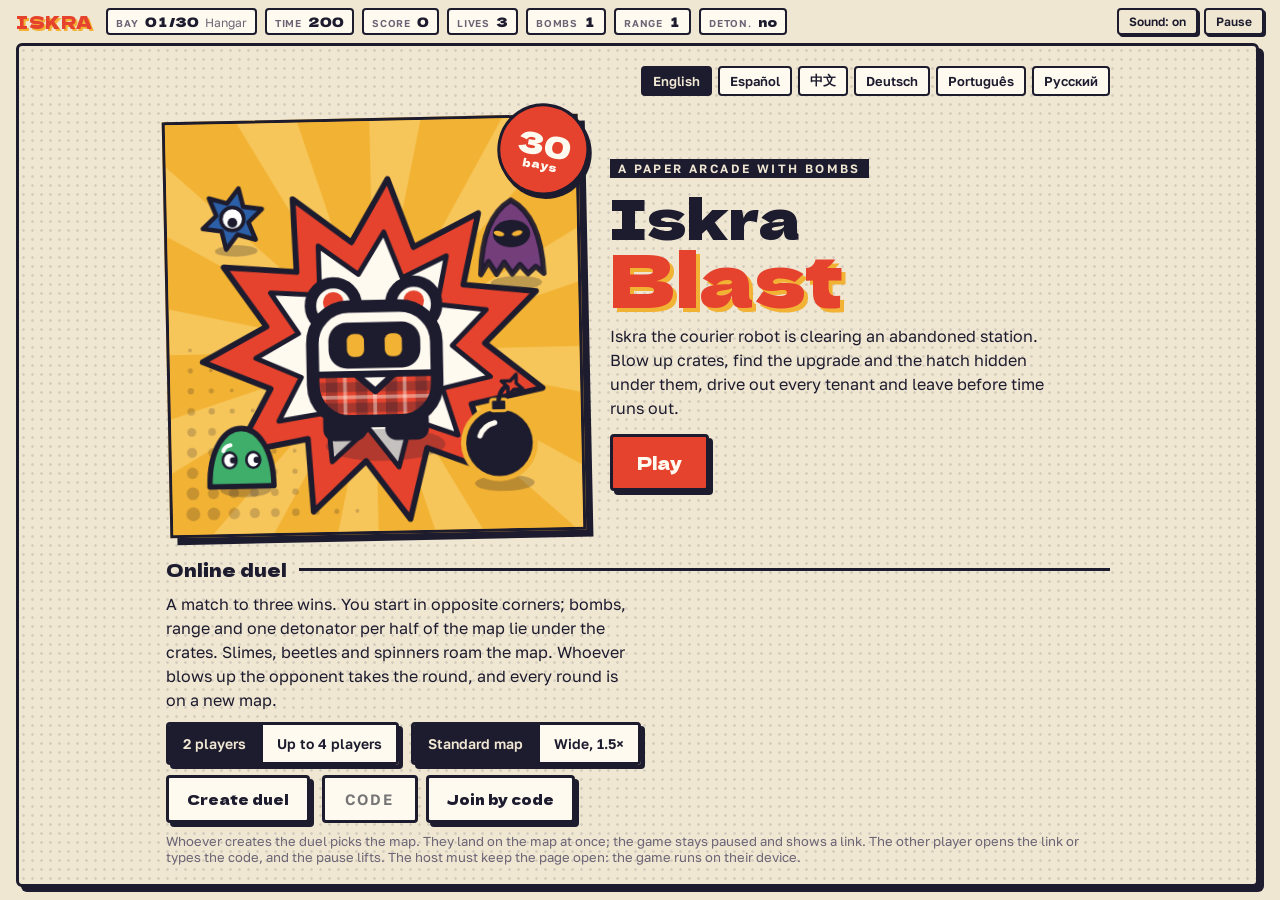
==== commit e0e8cd6b: "Landscape layout for phones and tablets; hero gets ears and a checked shirt Phones held sideways: co" ====
--- a/index.html
+++ b/index.html
@@ -159,19 +159,38 @@
   .menu{padding:0 14px}
   .menu h1{font-size:clamp(26px,9.6vw,48px)}
 }
-/* phone held sideways: the action buttons float over the playfield, the field itself is the stick */
+/* phone held sideways: the counters and the thumb controls move into two side columns, so the playfield gets the full height and nothing covers it. Left thumb: bomb and blast. Right thumb: the stick. */
 @media (orientation:landscape) and (max-height:520px){
   body{gap:4px; padding-block:4px}
   .brand,.stat .sub{display:none}
-  body.touch .controls{position:fixed; z-index:5; height:auto; pointer-events:none; justify-content:center;
-    left:max(16px,env(safe-area-inset-left,0px)); right:max(16px,env(safe-area-inset-right,0px));
-    bottom:calc(12px + env(safe-area-inset-bottom,0px))}
-  body.touch .controls .act{pointer-events:none; justify-content:center; padding-left:150px; opacity:.85}
-  body.touch .controls .stickwrap{opacity:.85}
-  body.touch .controls .abtn, body.touch .controls .stickwrap{pointer-events:auto}
+  body.touch:not(.menu-open){display:grid; grid-template-columns:104px minmax(0,1fr) 112px; grid-template-rows:repeat(4,auto) minmax(0,1fr); gap:4px 8px}
+  body.touch:not(.menu-open) .hud, body.touch:not(.menu-open) .controls{display:contents}
+  body.touch:not(.menu-open) .stage{grid-column:2; grid-row:1/-1}
+  body.touch:not(.menu-open) .stat{grid-column:1; align-self:start; justify-content:space-between; padding:1px 7px}
+  body.touch:not(.menu-open) .stat:nth-child(n+6){grid-column:3}
+  body.touch:not(.menu-open) .stat:nth-child(2), body.touch:not(.menu-open) .stat:nth-child(6){grid-row:1}
+  body.touch:not(.menu-open) .stat:nth-child(3), body.touch:not(.menu-open) .stat:nth-child(7){grid-row:2}
+  body.touch:not(.menu-open) .stat:nth-child(4), body.touch:not(.menu-open) .stat:nth-child(8){grid-row:3}
+  body.touch:not(.menu-open) .stat:nth-child(5){grid-row:4}
+  body.touch:not(.menu-open) .hud-btns{grid-column:3; grid-row:4; margin:0 2px 0 0; flex-direction:column; gap:5px}
+  body.touch:not(.menu-open) .hud-btns button{padding:3px 6px; font-size:11px; white-space:nowrap; overflow:hidden; text-overflow:ellipsis}
+  body.touch:not(.menu-open) .act{grid-column:1; grid-row:5; flex-direction:column; justify-content:flex-end; align-items:center; gap:8px; padding-bottom:calc(6px + env(safe-area-inset-bottom,0px))}
+  body.touch:not(.menu-open) .stickwrap{grid-column:3; grid-row:5; width:auto; align-self:end; padding-bottom:calc(6px + env(safe-area-inset-bottom,0px))}
   .stick{width:104px; height:104px}
-  body.touch.menu-open .controls{display:none}
-  .abtn.bomb{width:80px; height:80px} .abtn.det{width:60px; height:60px}
+  .abtn.bomb{width:82px; height:82px} .abtn.det{width:58px; height:58px}
+  /* menu on a short screen: no counters, a small print, so Play is on the first screen */
+  body.menu-open .stat{display:none}
+  .poster{grid-template-columns:minmax(0,170px) minmax(0,1fr); padding:10px 12px 22px; gap:12px 20px; align-items:start}
+  .hero{max-width:170px}
+  .stamp{width:62px; height:62px; right:-10px; top:-10px; font-size:8px} .stamp b{font-size:20px}
+  .titleblock{gap:8px}
+  .menu h1{font-size:clamp(22px,4.2vw,34px)}
+  .lead{font-size:13px; line-height:1.38; max-width:none}
+  .btn.primary{padding:9px 22px; font-size:15px}
+}
+/* tablet held sideways: one thumb each. Bomb and blast in the left corner, the stick in the right corner. */
+@media (orientation:landscape) and (min-height:521px){
+  body.touch .controls .act{flex-direction:row-reverse; justify-content:flex-end}
 }
 @media (prefers-reduced-motion:reduce){ .banner,.btn{transition:none} }
 </style>
@@ -1817,8 +1836,24 @@
   rr(c, -s * .22 + (hor ? st : 0), s * .24 + (hor ? 0 : st * .5), s * .17, s * .12, s * .04); fs(c, INK, s, .02);
   rr(c, s * .05 - (hor ? st : 0), s * .24 - (hor ? 0 : st * .5), s * .17, s * .12, s * .04); fs(c, INK, s, .02);
   const ink2 = SLOT_INK[p.slot || 0];   // every duellist is printed in their own ink
-  rr(c, -s * .27, -s * .22 - bob, s * .54, s * .5, s * .16); c.fillStyle = SLOT_BODY[p.slot || 0]; c.fill();
-  c.save(); c.clip(); c.fillStyle = ink2; c.fillRect(-s * .3, s * .1 - bob, s * .6, s * .08); c.restore();
+  const body = SLOT_BODY[p.slot || 0];
+  for (const sg of [-1, 1]) {   // ears
+    circ(c, sg * s * .175, -s * .225 - bob, s * .1); c.fillStyle = body; c.fill(); c.strokeStyle = INK; c.lineWidth = s * .05; c.stroke();
+    dot(c, sg * s * .175, -s * .24 - bob, s * .045, ink2);
+  }
+  rr(c, -s * .27, -s * .22 - bob, s * .54, s * .5, s * .16); c.fillStyle = body; c.fill();
+  c.save(); c.clip();   // checked shirt, printed in the player's ink
+  const sy = s * .075 - bob;
+  c.fillStyle = ink2; c.fillRect(-s * .3, sy, s * .6, s * .3);
+  c.fillStyle = 'rgba(29,27,46,.3)';
+  for (const vx of [-.215, -.085, .045, .175]) c.fillRect(vx * s, sy, s * .05, s * .3);
+  for (const hy of [.035, .125]) c.fillRect(-s * .3, sy + hy * s, s * .6, s * .042);
+  c.fillStyle = 'rgba(255,250,240,.42)';
+  for (const vx of [-.14, -.01, .12]) c.fillRect(vx * s, sy, s * .016, s * .3);
+  c.fillRect(-s * .3, sy + s * .092, s * .6, s * .016);
+  c.beginPath(); c.moveTo(-s * .085, sy); c.lineTo(0, sy + s * .075); c.lineTo(s * .085, sy); c.closePath(); c.fillStyle = body; c.fill(); c.strokeStyle = INK; c.lineWidth = s * .028; c.stroke();
+  c.beginPath(); c.moveTo(-s * .3, sy); c.lineTo(s * .3, sy); c.stroke();
+  c.restore();
   rr(c, -s * .27, -s * .22 - bob, s * .54, s * .5, s * .16); c.strokeStyle = INK; c.lineWidth = s * .055; c.stroke();
   if (p.dir !== 0) {
     const vx = DX[p.dir] * s * .05;
@@ -1829,8 +1864,6 @@
   } else {
     c.strokeStyle = INK; c.lineWidth = s * .035; c.beginPath(); c.moveTo(-s * .11, -s * .08 - bob); c.lineTo(s * .11, -s * .08 - bob); c.moveTo(-s * .11, 0 - bob); c.lineTo(s * .11, 0 - bob); c.stroke();
   }
-  c.strokeStyle = INK; c.lineWidth = s * .045; c.beginPath(); c.moveTo(0, -s * .22 - bob); c.lineTo(0, -s * .36 - bob); c.stroke();
-  circ(c, 0, -s * .39 - bob, s * .06); fs(c, ink2, s, .04);
   c.restore();
 }
 function drawBomb(c, x, y, s, b, t) {
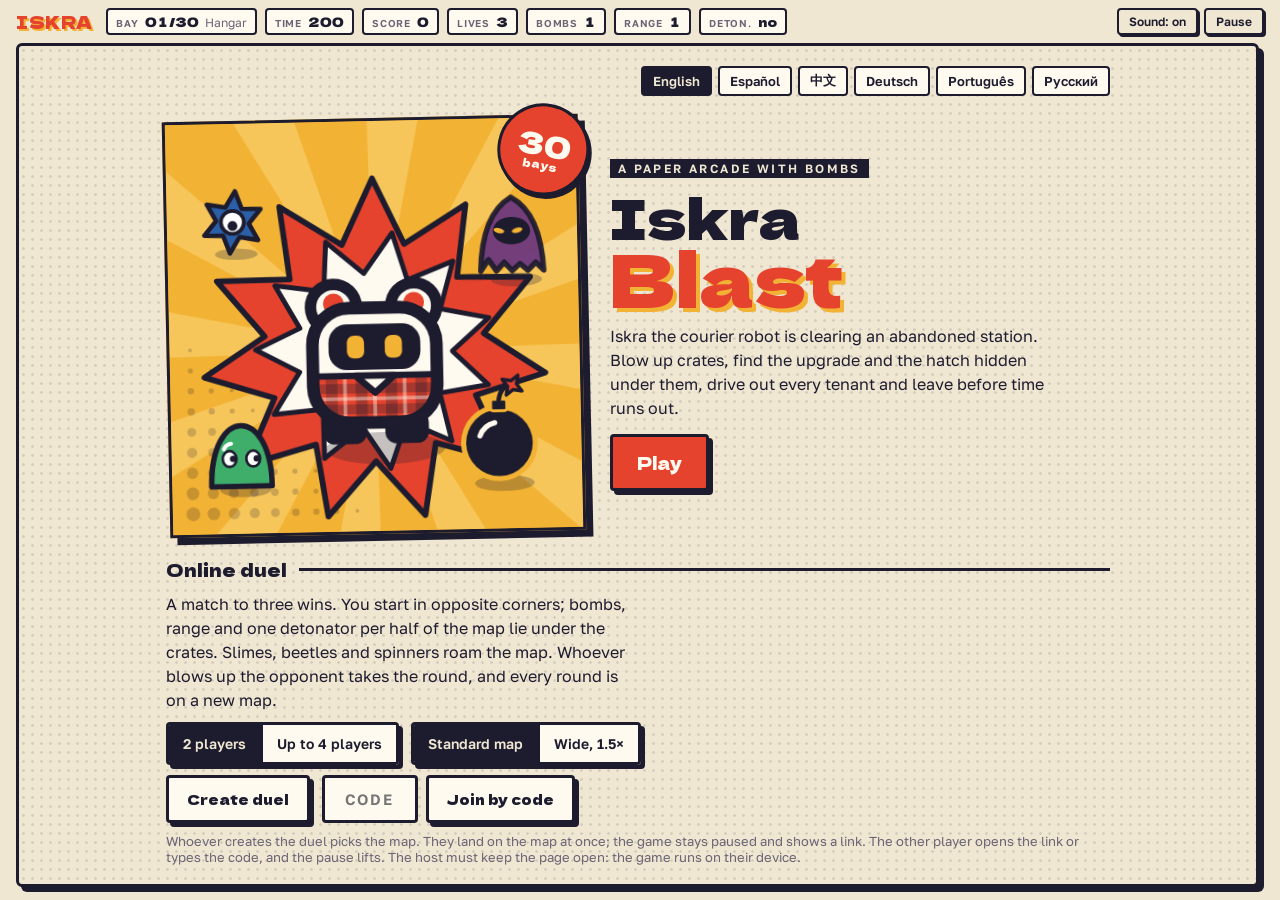
==== commit f355ddd2: "Duel: guest bombs appear at once, host answers faster, 30 updates a second The guest draws their bom" ====
--- a/index.html
+++ b/index.html
@@ -840,7 +840,7 @@
   return act.map(s => V.score[s]).join(':');
 };
 function duelBegin() {
-  V.on = true; V.lastRx = Date.now(); G.mode = 'play'; G.paused = false; G.score = 0; G.bombsMax = 1; G.range = 1; G.det = false;
+  V.on = true; V.pend = []; V.lastRx = Date.now(); G.mode = 'play'; G.paused = false; G.score = 0; G.bombsMax = 1; G.range = 1; G.det = false;
   clearTimeout(V.timer); showOnly(null); ensureTiles(); snapCam();
   showBanner(t('round', V.round), V.round === 1 ? t('youAre', t('c' + V.me), DUEL_WINS) : t('scoreIs', scoreText()), 2.6);
 }
@@ -907,11 +907,12 @@
     b: G.bombs.map(b => [b.cx, b.cy, b.t === Infinity ? -1 : r3(b.t), r3(b.age), b.o || 0]),
     ev: V.ev.splice(0) };
   // every couple of seconds the whole map goes along, so one lost message can never leave the screens different
-  if (--V.syncN <= 0) { V.syncN = 30; msg.gr = Array.from(G.grid.subarray(0, N)).join(''); msg.it = V.items.filter(q => q.revealed && !q.taken).map(q => [q.k, q.type]); }
+  if (--V.syncN <= 0) { V.syncN = 60; msg.gr = Array.from(G.grid.subarray(0, N)).join(''); msg.it = V.items.filter(q => q.revealed && !q.taken).map(q => [q.k, q.type]); }
   netSend(msg);
 }
 function applyEvent(ev) {
   if (ev[0] === 'x') {
+    if (V.pend) V.pend = V.pend.filter(q => q.cx !== ev[1] || q.cy !== ev[2]);
     const arms = [ev[3], ev[4], ev[5], ev[6]];
     G.blasts.push({ cx: ev[1], cy: ev[2], arms, t: FLAME, rot: rnd(TAU) }); G.shake = Math.min(1, G.shake + .5); sfx.boom();
     for (let d = 0; d < 4; d++) for (let r = 0; r <= arms[d]; r++) confetti(ev[1] + DX[d] * r + .5, ev[2] + DY[d] * r + .5, pick([MUSTARD, RED, CREAM]), 2.5);
@@ -946,6 +947,11 @@
   G.enemies = G.enemies.filter(e => seen.has(e.id) || e.dead > 0);
   G.bombs = d.b.map(a => ({ cx: a[0], cy: a[1], t: a[2] < 0 ? Infinity : a[2], age: a[3], o: a[4] }));
   for (const ev of d.ev) applyEvent(ev);
+  if (V.pend && V.pend.length) V.pend = V.pend.filter(q => {
+    const age = (Date.now() - q.at) / 1000;
+    if (age > .9 || G.bombs.some(b => b.cx === q.cx && b.cy === q.cy)) return false;   // confirmed by the host, or refused
+    G.bombs.push({ cx: q.cx, cy: q.cy, t: G.det ? Infinity : Math.max(.02, FUSE - age), age, o: V.me, r: G.range }); return true;
+  });
   if (d.gr) {
     for (let k = 0; k < N; k++) if (G.burn[k] <= 0) G.grid[k] = d.gr.charCodeAt(k) - 48;
     V.items = d.it.map(a => ({ k: a[0], type: a[1], revealed: true, taken: false }));
@@ -966,12 +972,12 @@
   const p = G.player, host = V.role === 'host';
   if (G.mode === 'between') { if (host) { V.nextT -= dt; if (V.nextT <= 0) duelStartHost(true); } return; }
   if (G.mode !== 'play') return;
-  // everyone talks about 15 times a second; ten silent seconds means that player is gone
+  // everyone talks about 30 times a second; ten silent seconds means that player is gone
   if (host) { for (const q of V.ps) if (q && q.slot && !q.gone && Date.now() - q.lastRx > 10000) dropGuest(q.slot); if (G.mode !== 'play') return; }
   else if (Date.now() - V.lastRx > 10000) { onDrop(); return; }
   if (host) worldStep(dt); else guestWorld(dt);
   if (!p.dead) moveLocal(dt); else p.dead = Math.max(.001, p.dead - dt);
-  const kk = Math.min(1, dt * 14);
+  const kk = Math.min(1, dt * 20);
   for (const q of V.ps) {
     if (!q || q.slot === V.me) continue;
     q.inv = Math.max(0, q.inv - dt); if (q.dead) q.dead = Math.max(.001, q.dead - dt);
@@ -997,7 +1003,7 @@
     } else if (G.time <= 0) { duelFinish(-1); return; }
   }
   V.sendT -= dt;
-  if (V.sendT <= 0) { V.sendT = .066; if (host) sendSnapshot(); else netSend({ t: 'p', x: r3(p.x), y: r3(p.y), d: p.dir, m: p.moving ? 1 : 0 }); }
+  if (V.sendT <= 0) { V.sendT = .033; if (host) sendSnapshot(); else netSend({ t: 'p', x: r3(p.x), y: r3(p.y), d: p.dir, m: p.moving ? 1 : 0 }); }
 }
 /* w is the slot of the last one standing, or -1 for a draw */
 function duelFinish(w) {
@@ -1021,9 +1027,11 @@
   $('bAgain').hidden = false; $('bAgain').textContent = t('newMatch');
   showOnly('oDuel');
 }
-function remoteBomb(pl) {
+function remoteBomb(pl, d) {
   if (!V.on || G.mode !== 'play' || !pl || pl.dead || pl.gone) return;
-  const cx = Math.floor(pl.nx), cy = Math.floor(pl.ny);
+  let cx = Math.floor(pl.nx), cy = Math.floor(pl.ny);
+  if (d && Number.isInteger(d.cx) && Number.isInteger(d.cy) && d.cx > 0 && d.cy > 0 && d.cx < COLS - 1 && d.cy < ROWS - 1 && Math.abs(d.cx + .5 - pl.nx) <= 1.6 && Math.abs(d.cy + .5 - pl.ny) <= 1.6) { cx = d.cx; cy = d.cy; }
+  V.sendT = 0;
   if (G.bombs.filter(b => b.o === pl.slot).length >= pl.bombsMax || G.grid[idx(cx, cy)] !== EMPTY || bombAt(cx, cy)) return;
   G.bombs.push({ cx, cy, t: pl.det ? Infinity : FUSE, age: 0, o: pl.slot, r: pl.range });
 }
@@ -1057,8 +1065,8 @@
     const q = V.ps[s]; if (q) q.lastRx = Date.now();
     if (d.t === 'bye') dropGuest(s);
     else if (d.t === 'p' && q && !q.dead && isFinite(d.x) && isFinite(d.y)) { q.nx = Math.max(1, Math.min(COLS - 1, +d.x)); q.ny = Math.max(1, Math.min(ROWS - 1, +d.y)); q.dir = d.d | 0; q.moving = !!d.m; }
-    else if (d.t === 'b') remoteBomb(q);
-    else if (d.t === 'd') { const b = q && q.det && G.mode === 'play' ? G.bombs.find(z => z.o === s) : null; if (b) explode(b); }
+    else if (d.t === 'b') remoteBomb(q, d);
+    else if (d.t === 'd') { const b = q && q.det && G.mode === 'play' ? G.bombs.find(z => z.o === s) : null; if (b) { explode(b); V.sendT = 0; } }
     else if (d.t === 'again' && V.on && G.mode === 'over') duelStartHost();
   } else {
     if (d.to !== V.myId && !(d.to === 'all' && (V.on || V.joined || d.t === 'start'))) return;
@@ -1205,7 +1213,15 @@
   if (G.mode !== 'play' || G.paused) return;
   const p = G.player, cx = Math.floor(p.x), cy = Math.floor(p.y);
   if (p.dead) return;
-  if (V.on && V.role === 'guest') { netSend({ t: 'b' }); sfx.place(); buzz(12); return; }   // the host owns the world
+  if (V.on && V.role === 'guest') {
+    // The host owns the world, but waiting for its answer made every bomb feel late. So the bomb is drawn at once
+    // and the host is told which cell it is in; if the host refuses, the drawn bomb is dropped a moment later.
+    const pend = V.pend || (V.pend = []);
+    if (G.bombs.filter(b => b.o === V.me).length < G.bombsMax && G.grid[idx(cx, cy)] === EMPTY && !bombAt(cx, cy)) {
+      G.bombs.push({ cx, cy, t: G.det ? Infinity : FUSE, age: 0, o: V.me, r: G.range }); pend.push({ cx, cy, at: Date.now() });
+    }
+    netSend({ t: 'b', cx, cy }); sfx.place(); buzz(12); return;
+  }
   if (G.bombs.filter(b => !b.o).length >= G.bombsMax || G.grid[idx(cx, cy)] !== EMPTY || bombAt(cx, cy)) return;
   G.bombs.push({ cx, cy, t: G.det ? Infinity : FUSE, age: 0, o: 0, r: G.range });
   sfx.place(); buzz(12);
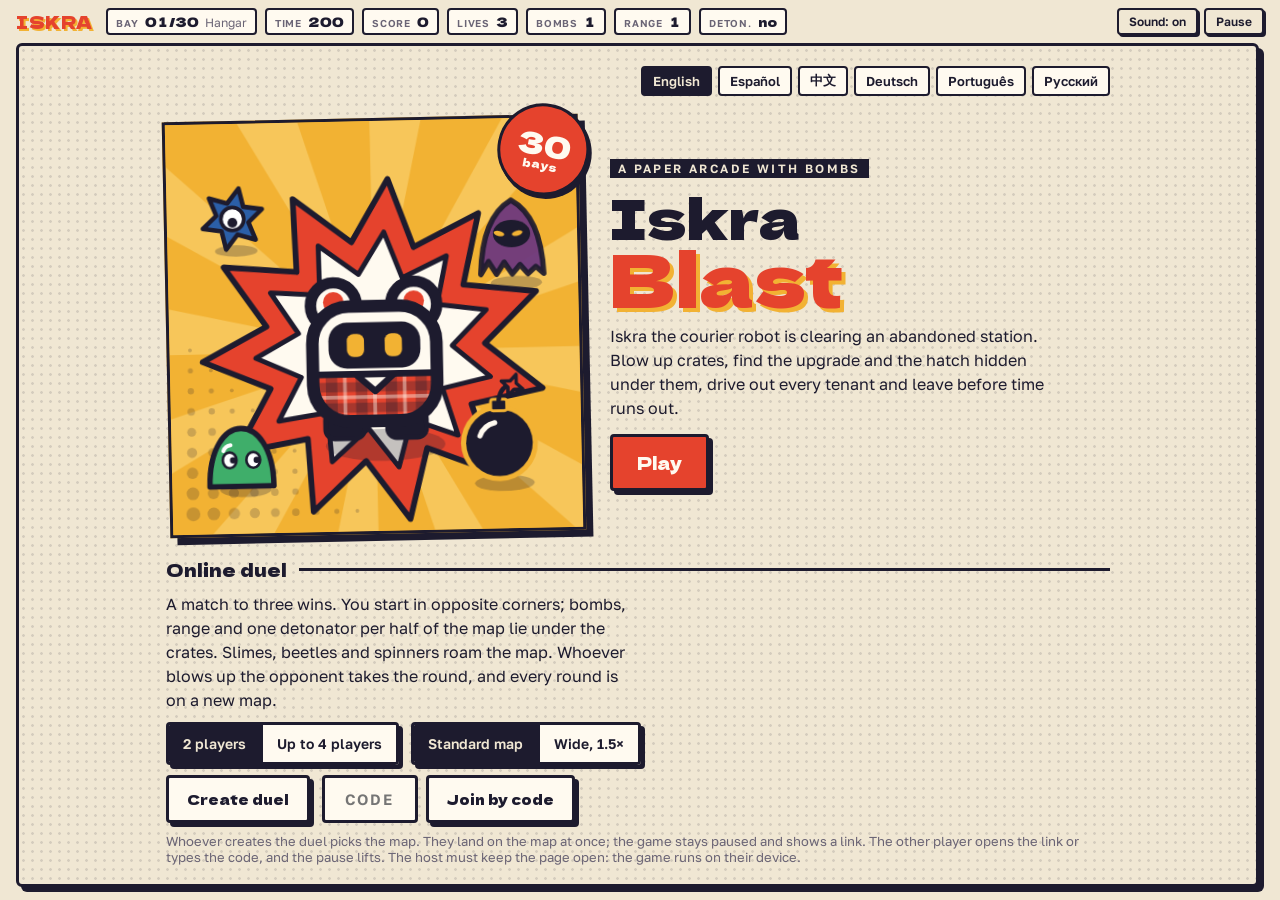
==== commit 952d5d64: "Duel rooms run on the studio server: every player is a guest The creator asks the lobby for a room a" ====
--- a/index.html
+++ b/index.html
@@ -774,8 +774,10 @@
 }
 
 /* ---------- duel over the network ----------
-   One browser hosts: it owns the map, the bombs, the fire and the tenants. Each player moves their own Искра
-   locally (so steering stays instant) and reports the position; the host decides who picked what up and who got hit. */
+   One side hosts: it owns the map, the bombs, the fire and the tenants. Each player moves their own Искра
+   locally (so steering stays instant) and reports the position; the host decides who picked what up and who got hit.
+   Normally the host is a room on the studio server (V.serve): it has no player of its own, so every player is a guest
+   and nobody sees the world sooner than the others. If the server cannot be reached, the creator's browser hosts as before. */
 const DUEL_WINS = 3, PAGES_URL = 'https://brozcogames.com/iskra/';
 const SANDBOX = /claude|anthropic/i.test(location.hostname);   // the Claude preview page blocks network sockets
 /* A match holds two to four players. Slot 0 is the host; every slot has its own corner and its own ink. */
@@ -788,6 +790,10 @@
 const logicalPos = pl => pl.slot === V.me ? [pl.x, pl.y] : [pl.nx, pl.ny];   // others are known by their last reported position
 const livePlayers = () => V.ps.filter(q => q && !q.gone);
 const guestCount = () => V.ids.filter(Boolean).length;
+const LO = () => (V.serve ? 0 : 1);                       // the first slot a guest may take: a server room has no host player in slot 0
+const headCount = () => guestCount() + (V.serve ? 0 : 1);
+/* server room: tell everyone who is waiting how many are in, and which slot is theirs */
+function tellWait() { if (!V.serve) return; const n = guestCount(); V.ids.forEach((id, s) => { if (id) netSend({ t: 'joined', to: id, n, of: V.size, s }); }); }
 function nearestPlayer(cx, cy) {
   let best = null, bd = 1e9;
   for (const pl of livePlayers()) {
@@ -844,8 +850,8 @@
   clearTimeout(V.timer); showOnly(null); ensureTiles(); snapCam();
   showBanner(t('round', V.round), V.round === 1 ? t('youAre', t('c' + V.me), DUEL_WINS) : t('scoreIs', scoreText()), 2.6);
 }
-function updateWaitSheet() {
-  const four = V.size === 4, n = 1 + guestCount();
+function updateWaitSheet(nn) {
+  const four = V.size === 4, n = typeof nn === 'number' ? nn : 1 + guestCount();
   $('waitTitle').textContent = t(four ? 'waitT4' : 'waitT'); $('waitText').textContent = t(four ? 'waitP4' : 'waitP');
   $('waitCount').textContent = four ? t('playersIn', n, 4) : ''; $('waitCount').hidden = !four;
   $('bStart').hidden = !four; $('bStart').disabled = n < 2;
@@ -858,26 +864,39 @@
   $('waitCode').textContent = V.code; $('bCopy').textContent = t('copy'); $('duelInvite').hidden = false; updateWaitSheet();
   showOnly('oWait');
 }
+/* the player who created a server room: same waiting screen, but they are a guest like everyone else */
+function ownerWait(d) {
+  V.me = d.s | 0;
+  if (G.mode !== 'wait') {
+    genDuel(); V.on = true; V.ps = [newPlayer(V.me)]; G.player = V.ps[0]; G.score = 0; G.bombsMax = 1; G.range = 1; G.det = false;
+    G.mode = 'wait'; G.paused = false; ensureTiles(); snapCam(); hideBanner();
+    $('duelUrl').value = location.href.split('#')[0] + '#duel-' + V.code;
+    $('waitCode').textContent = V.code; $('bCopy').textContent = t('copy'); $('duelInvite').hidden = false;
+    showOnly('oWait'); netStatus(t('roomOpen', V.code));
+  }
+  updateWaitSheet(d.n | 0);
+}
 function duelStartHost(keepScore) {
-  if (!guestCount()) return;
+  if (headCount() < 2) return;
   if (G.mode !== 'wait') genDuel();          // every round gets a fresh map; the very first one uses the map the host waited on
   if (keepScore === true) V.round++; else { V.score = [0, 0, 0, 0]; V.round = 1; }
-  V.me = 0; V.ps = [0, 1, 2, 3].map(s => (s === 0 || V.ids[s]) ? newPlayer(s) : null); G.player = V.ps[0];
+  V.me = V.serve ? -1 : 0; V.ps = [0, 1, 2, 3].map(s => ((!V.serve && s === 0) || V.ids[s]) ? newPlayer(s) : null);
+  G.player = V.serve ? { x: 1.5, y: 1.5, dir: 2, travel: 2, moving: false, anim: 0, inv: 0, dead: 1 } : V.ps[0];
   V.syncN = 30; V.startAt = Date.now();
-  V.startMsg = { t: 'start', to: 'all', ids: V.ids, cols: COLS, rows: ROWS, level: G.level, time: G.time, sc: V.score, rd: V.round, grid: Array.from(G.grid.subarray(0, N)) };
+  V.startMsg = { t: 'start', to: 'all', sv: V.serve ? 1 : 0, ids: V.ids, cols: COLS, rows: ROWS, level: G.level, time: G.time, sc: V.score, rd: V.round, grid: Array.from(G.grid.subarray(0, N)) };
   netSend(V.startMsg);
   duelBegin();
 }
 function duelStartGuest(d) {
   const slot = Array.isArray(d.ids) ? d.ids.indexOf(V.myId) : -1;
-  if (slot < 1 || !d.grid || !(d.cols * d.rows <= MAXN)) return;     // this match was started without us
+  if (slot < (d.sv ? 0 : 1) || !d.grid || !(d.cols * d.rows <= MAXN)) return;     // this match was started without us
   clearInterval(V.helloT);
   COLS = d.cols; ROWS = d.rows; N = COLS * ROWS;
   G.grid.fill(EMPTY); clearField(); V.items = [];
   for (let k = 0; k < N; k++) G.grid[k] = d.grid[k];
   G.level = d.level; G.time = d.time; G.timeUp = true; G.shake = 0;
   V.score = [0, 1, 2, 3].map(s => (Array.isArray(d.sc) ? d.sc[s] | 0 : 0)); V.round = d.rd | 0 || 1;
-  V.me = slot; V.ids = d.ids.slice(0, 4); V.ps = [0, 1, 2, 3].map(s => (s === 0 || V.ids[s]) ? newPlayer(s) : null); G.player = V.ps[slot];
+  V.me = slot; V.ids = d.ids.slice(0, 4); V.ps = [0, 1, 2, 3].map(s => ((!d.sv && s === 0) || V.ids[s]) ? newPlayer(s) : null); G.player = V.ps[slot];
   duelBegin();
 }
 function deathFx(x, y, mine) { for (let i = 0; i < 24; i++) confetti(x, y, pick([TEAL, CREAM, MUSTARD, RED]), 4); sfx.die(); if (mine) { buzz(120); stickEnd(); } }
@@ -973,7 +992,7 @@
   if (G.mode === 'between') { if (host) { V.nextT -= dt; if (V.nextT <= 0) duelStartHost(true); } return; }
   if (G.mode !== 'play') return;
   // everyone talks about 30 times a second; ten silent seconds means that player is gone
-  if (host) { for (const q of V.ps) if (q && q.slot && !q.gone && Date.now() - q.lastRx > 10000) dropGuest(q.slot); if (G.mode !== 'play') return; }
+  if (host) { for (const q of V.ps) if (q && q.slot >= LO() && !q.gone && Date.now() - q.lastRx > 10000) dropGuest(q.slot); if (G.mode !== 'play') return; }
   else if (Date.now() - V.lastRx > 10000) { onDrop(); return; }
   if (host) worldStep(dt); else guestWorld(dt);
   if (!p.dead) moveLocal(dt); else p.dead = Math.max(.001, p.dead - dt);
@@ -1037,10 +1056,11 @@
 }
 /* host: one guest left or went silent; the match goes on while at least two players remain */
 function dropGuest(slot) {
-  if (slot < 1 || !V.ids[slot]) return;
+  if (slot < LO() || !V.ids[slot]) return;
   V.ids[slot] = null; const q = V.ps[slot];
-  if (G.mode === 'wait') { updateWaitSheet(); netStatus(t('guestLeftWait')); return; }
+  if (G.mode === 'wait') { updateWaitSheet(); netStatus(t('guestLeftWait')); tellWait(); return; }
   if (q) { q.gone = true; if (!q.dead) q.dead = .001; }
+  if (V.serve && guestCount() < 2) { netSend({ t: 'bye' }); V.closed = true; G.mode = 'over'; return; }   // one player cannot go on alone: the room closes
   if (!guestCount()) {
     if (V.on && G.mode !== 'over') { G.mode = 'over'; stickEnd(); $('duelTitle').textContent = t('lostT'); $('duelText').textContent = t('lostP'); $('bAgain').hidden = true; showOnly('oDuel'); }
     else $('bAgain').hidden = true;
@@ -1053,17 +1073,21 @@
     let s = V.ids.indexOf(d.i);
     if (d.t === 'hello') {
       if (G.mode === 'wait') {
-        if (s < 0) { s = [1, 2, 3].find(q => q < V.size && !V.ids[q]); if (s === undefined) { netSend({ t: 'full', to: d.i }); return; } V.ids[s] = d.i; }
+        const fresh = s < 0;
+        if (fresh) { s = [0, 1, 2, 3].find(q => q >= LO() && q < V.size && !V.ids[q]); if (s === undefined) { netSend({ t: 'full', to: d.i }); return; } V.ids[s] = d.i; }
+        (V.hs || (V.hs = []))[s] = Date.now();
+        if (V.serve) { if (fresh) tellWait(); else netSend({ t: 'joined', to: d.i, n: guestCount(), of: V.size, s }); if (guestCount() === V.size) duelStartHost(); return; }
         if (V.size === 2) { duelStartHost(); return; }
         const n = 1 + guestCount(); netSend({ t: 'joined', to: d.i, n, of: V.size }); updateWaitSheet(); netStatus('');
         if (n === V.size) duelStartHost();
-      } else if (s > 0) { if (V.startMsg && G.mode === 'play' && Date.now() - V.startAt < 5000) netSend(V.startMsg); }   // their "start" got lost
+      } else if (s >= LO()) { if (V.startMsg && G.mode === 'play' && Date.now() - V.startAt < 5000) netSend(V.startMsg); }   // their "start" got lost
       else netSend({ t: 'full', to: d.i });
       return;
     }
-    if (s < 1) return;
+    if (s < LO()) return;
     const q = V.ps[s]; if (q) q.lastRx = Date.now();
     if (d.t === 'bye') dropGuest(s);
+    else if (d.t === 'go') { if (V.serve && s === 0 && G.mode === 'wait') duelStartHost(); }
     else if (d.t === 'p' && q && !q.dead && isFinite(d.x) && isFinite(d.y)) { q.nx = Math.max(1, Math.min(COLS - 1, +d.x)); q.ny = Math.max(1, Math.min(ROWS - 1, +d.y)); q.dir = d.d | 0; q.moving = !!d.m; }
     else if (d.t === 'b') remoteBomb(q, d);
     else if (d.t === 'd') { const b = q && q.det && G.mode === 'play' ? G.bombs.find(z => z.o === s) : null; if (b) { explode(b); V.sendT = 0; } }
@@ -1072,9 +1096,9 @@
     if (d.to !== V.myId && !(d.to === 'all' && (V.on || V.joined || d.t === 'start'))) return;
     V.lastRx = Date.now();
     if (d.t === 'bye') onDrop();
-    else if (d.t === 'joined') { V.joined = true; netStatus(t('joinedWait', d.n | 0, d.of | 0)); }
+    else if (d.t === 'joined') { V.joined = true; if (V.owner && (!V.on || G.mode === 'wait')) ownerWait(d); else if (!V.on) netStatus(t('joinedWait', d.n | 0, d.of | 0)); }
     else if (d.t === 'full') { if (!V.on) { const c = V.link; clearInterval(V.helloT); clearTimeout(V.timer); V.link = null; V.conn = null; V.joined = false; try { c.close(); } catch (e) { /* closed */ } netStatus(t('roomFull')); } }
-    else if (d.t === 'start') { if (!V.on || G.mode === 'over' || G.mode === 'between') duelStartGuest(d); }
+    else if (d.t === 'start') { if (!V.on || G.mode === 'over' || G.mode === 'between' || G.mode === 'wait') duelStartGuest(d); }
     else if (d.t === 's') applySnapshot(d);
     else if (d.t === 'end' && V.on && G.mode === 'play') { if (Array.isArray(d.sc)) V.score = [0, 1, 2, 3].map(s => d.sc[s] | 0); duelResult(typeof d.w === 'number' ? d.w : -1, !!d.fin); }
   }
@@ -1101,7 +1125,7 @@
 }
 function leaveDuel() {
   clearTimeout(V.timer); clearInterval(V.helloT); netSend({ t: 'bye' });
-  const c = V.link; V.conn = null; V.link = null; V.on = false; V.role = null; V.ps = []; V.ids = [null, null, null, null]; V.me = 0; V.joined = false; V.items = []; V.startMsg = null;
+  const c = V.link; V.conn = null; V.link = null; V.on = false; V.role = null; V.ps = []; V.ids = [null, null, null, null]; V.me = 0; V.joined = false; V.owner = false; V.items = []; V.startMsg = null;
   try { if (c) c.close(); } catch (e) { /* already closed */ }
   COLS = COLS_BASE; ROWS = ROWS_BASE; N = COLS * ROWS; G.grid.fill(EMPTY); clearField(); G.bombsMax = 1; G.range = 1; G.det = false; G.score = 0;
   G.player = { x: 1.5, y: 1.5, dir: 2, travel: 2, moving: false, anim: 0, inv: 0, dead: 0 };
@@ -1162,14 +1186,29 @@
 const relayOf = code => RELAYS[Math.max(0, Math.min(RELAYS.length - 1, Math.floor(CODE_ABC.indexOf(code[0]) / 8)))];
 function netStatus(t) { for (const id of ['duelStatus', 'waitStatus']) { $(id).textContent = t; $(id).hidden = !t; } }
 function netFail() { netStatus(SANDBOX ? t('netSandbox', PAGES_URL) : t('netFail')); }
-function hostDuel(tryN) {
+/* Create a duel. The room is opened on the studio server, and the creator walks in as an ordinary player.
+   Only if the server does not answer does this browser host the match itself (hostLocal). */
+function hostDuel() {
+  ac(); if (V.link) leaveDuel();
+  if (window.IskraLobby === false) { hostLocal(0); return; }
+  netStatus(t('creating'));
+  const id = Math.random().toString(36).slice(2, 10); let done = false;
+  const fall = () => { if (done) return; done = true; clearTimeout(V.timer); if (V.link === link) { V.link = null; link.close(); } hostLocal(0); };
+  const link = V.link = makeLink(RELAYS[0], 'iskra-duel/v1/lobby/r/' + id, 'iskra-duel/v1/lobby/q', {
+    up() { if (V.link === link && !done) link.send({ t: 'new', i: id, size: V.size, wide: V.wide ? 1 : 0 }); },
+    msg(d) { if (d && d.t === 'busy' && V.link === link) { fall(); return; } if (done || V.link !== link || !d || d.t !== 'room' || !/^[A-H][A-Z]{4}$/.test(d.code)) return; done = true; clearTimeout(V.timer); V.link = null; link.close(); joinDuel(d.code, true); },
+    down() { if (V.link === link) fall(); },
+  });
+  clearTimeout(V.timer); V.timer = setTimeout(fall, 3500);
+}
+function hostLocal(tryN) {
   tryN = typeof tryN === 'number' ? tryN : 0;
   ac(); if (V.link) leaveDuel();
   if (tryN >= RELAYS.length) { netFail(); return; }
   V.role = 'host'; netStatus(t('creating'));
   V.code = CODE_ABC[tryN * 8 + ri(8)]; for (let i = 0; i < 4; i++) V.code += CODE_ABC[ri(CODE_ABC.length)];
   const tp = roomTopics(V.code); let opened = false;
-  const next = () => { if (V.link !== link || opened) return; link.close(); V.link = null; hostDuel(tryN + 1); };   // this relay is unreachable: try the next one
+  const next = () => { if (V.link !== link || opened) return; link.close(); V.link = null; hostLocal(tryN + 1); };   // this relay is unreachable: try the next one
   const link = V.link = makeLink(RELAYS[tryN], tp.g, tp.h, {
     up() { if (V.link !== link) return; opened = true; clearTimeout(V.timer); $('duelUrl').value = location.href.split('#')[0] + '#duel-' + V.code; hostWait(); netStatus(t('roomOpen', V.code)); },
     msg(d) { if (V.link === link) onData(d); },
@@ -1177,11 +1216,11 @@
   });
   clearTimeout(V.timer); V.timer = setTimeout(next, 8000);
 }
-function joinDuel(raw) {
+function joinDuel(raw, owner) {
   const code = String(raw || '').toUpperCase().replace(/[^A-Z]/g, '').slice(0, 5);
   if (code.length < 5) { netStatus(t('code5')); return; }
   ac(); if (V.link) leaveDuel();
-  V.role = 'guest'; V.joined = false; V.myId = Math.random().toString(36).slice(2, 10); netStatus(t('connecting', code));
+  V.role = 'guest'; V.joined = false; V.owner = owner === true; V.code = code; V.myId = Math.random().toString(36).slice(2, 10); netStatus(t('connecting', code));
   const tp = roomTopics(code); let opened = false;
   const hello = () => netSend({ t: 'hello' });
   const link = V.link = V.conn = makeLink(relayOf(code), tp.h, tp.g, {
@@ -1678,7 +1717,7 @@
 $('plTwo').addEventListener('click', () => setSizeChoice(2));
 $('plFour').addEventListener('click', () => setSizeChoice(4));
 setSizeChoice(V.size);
-$('bStart').addEventListener('click', () => { if (V.role === 'host' && G.mode === 'wait') duelStartHost(); });
+$('bStart').addEventListener('click', () => { if (G.mode !== 'wait') return; if (V.role === 'host') duelStartHost(); else if (V.owner) netSend({ t: 'go' }); });
 $('bJoin').addEventListener('click', () => joinDuel($('joinCode').value));
 $('joinCode').addEventListener('keydown', ev => { ev.stopPropagation(); if (ev.key === 'Enter') joinDuel($('joinCode').value); });
 $('bAgain').addEventListener('click', () => {
@@ -2042,9 +2081,19 @@
 function frame(now) {
   const dt = Math.min(.033, (now - last) / 1000 || 0); last = now;
   if (!G.paused) update(dt);
-  render(); updateHud();
+  if (!V.serve) { render(); updateHud(); }
   requestAnimationFrame(frame);
 }
+/* The studio server runs this same script without a screen and calls these two: one room, no player of its own. */
+window.IskraServeStart = (code, size, wide) => {
+  V.serve = true; V.role = 'host'; V.size = size === 4 ? 4 : 2; V.wide = !!wide; V.code = code; V.born = Date.now();
+  const tp = roomTopics(code);
+  const link = V.link = makeLink(RELAYS[0], tp.g, tp.h, { up() { hostWait(); V.me = -1; }, msg(d) { if (V.link === link) onData(d); }, down() { V.closed = true; } });
+};
+window.IskraRoomState = () => {
+  if (V.serve && G.mode === 'wait' && V.hs) for (let s = 0; s < 4; s++) if (V.ids[s] && Date.now() - (V.hs[s] || 0) > 6000) dropGuest(s);   // a waiting player says hello every second
+  return { mode: G.mode, n: guestCount(), closed: !!V.closed, age: Date.now() - (V.born || Date.now()) };
+};
 
 /* ---------- boot ---------- */
 (function grain() {
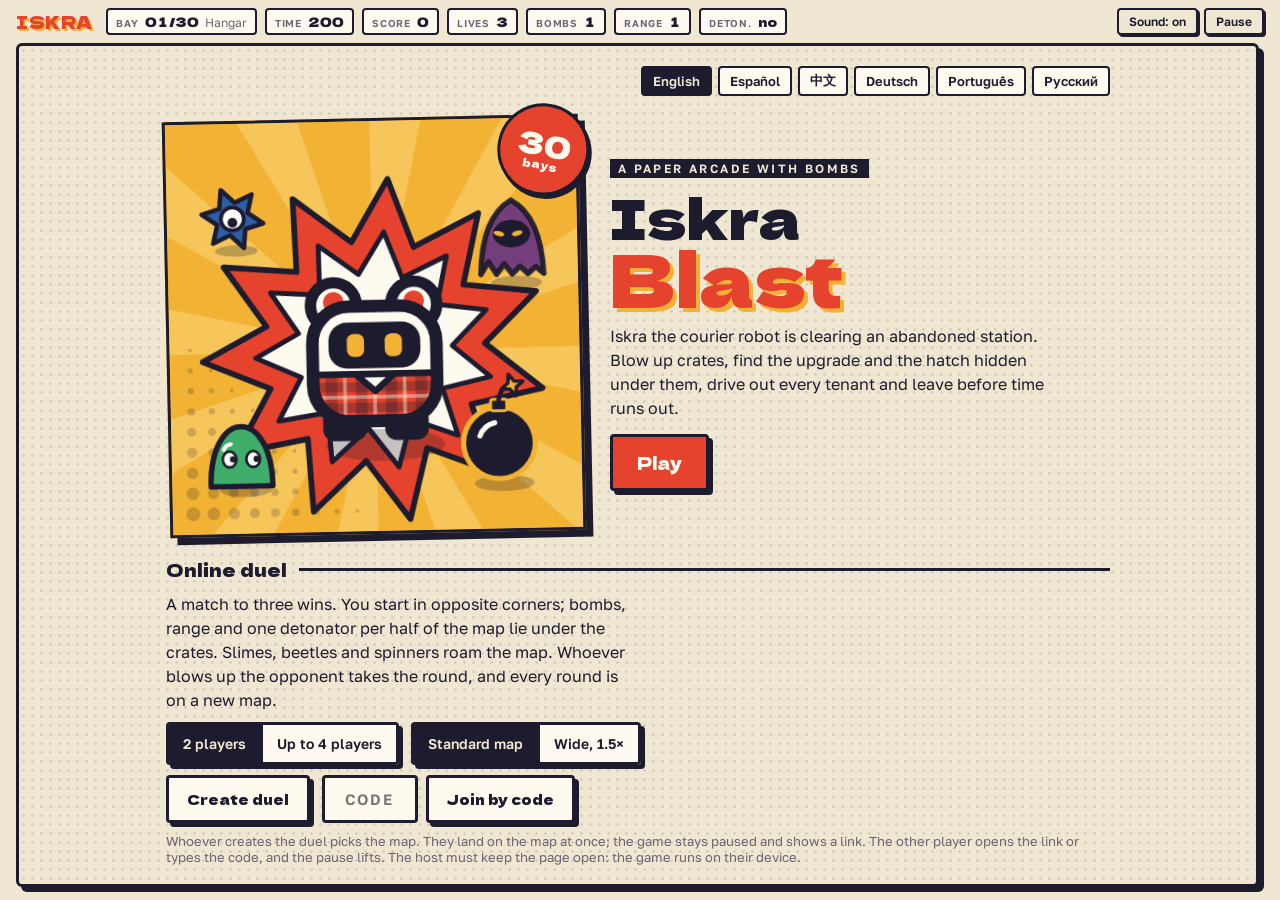
==== commit f0bc9796: "Duel: ping read-out in the corner of the field Co-Authored-By: Claude Fable 5.2 <noreply@anthropic.c" ====
--- a/index.html
+++ b/index.html
@@ -56,6 +56,7 @@
 .stage{position:relative; flex:1; min-height:0; margin:0 5px 5px 0; border:3px solid var(--ink); border-radius:6px; overflow:hidden; background:var(--ink); box-shadow:5px 5px 0 var(--ink); touch-action:none}
 #cv{position:absolute; inset:0; width:100%; height:100%; display:block}
 .grain{position:absolute; inset:0; pointer-events:none; opacity:.55}
+.ping{position:absolute; z-index:2; right:6px; top:6px; font-size:11px; font-weight:600; font-variant-numeric:tabular-nums; color:#fffaf0; background:rgba(29,27,46,.6); padding:1px 6px; border-radius:3px; pointer-events:none}
 
 .banner{position:absolute; left:0; right:0; top:34%; display:flex; justify-content:center; padding:0 16px; pointer-events:none; opacity:0; transform:translateY(10px) rotate(-2deg); transition:opacity .2s, transform .2s}
 .banner.show{opacity:1; transform:rotate(-2deg)}
@@ -213,6 +214,7 @@
 <main class="stage" id="stage">
   <canvas id="cv"></canvas>
   <div class="grain" id="grain"></div>
+  <div class="ping" id="ping" hidden></div>
   <div class="banner" id="banner"><div><h2 id="banT"></h2><p id="banS"></p></div></div>
 
   <section class="overlay menu" id="oMenu">
@@ -846,7 +848,7 @@
   return act.map(s => V.score[s]).join(':');
 };
 function duelBegin() {
-  V.on = true; V.pend = []; V.lastRx = Date.now(); G.mode = 'play'; G.paused = false; G.score = 0; G.bombsMax = 1; G.range = 1; G.det = false;
+  V.on = true; V.pend = []; V.ping = 0; V.pkSeen = -1; V.lastRx = Date.now(); G.mode = 'play'; G.paused = false; G.score = 0; G.bombsMax = 1; G.range = 1; G.det = false;
   clearTimeout(V.timer); showOnly(null); ensureTiles(); snapCam();
   showBanner(t('round', V.round), V.round === 1 ? t('youAre', t('c' + V.me), DUEL_WINS) : t('scoreIs', scoreText()), 2.6);
 }
@@ -924,6 +926,7 @@
       return [r3(x), r3(y), q.dir, q.moving ? 1 : 0, q.gone ? 2 : q.dead ? 1 : 0, q.inv > 0 ? 1 : 0, own ? G.bombsMax : q.bombsMax, own ? G.range : q.range, (own ? G.det : q.det) ? 1 : 0]; }),
     e: G.enemies.map(e => [e.id, e.type, r3(e.x), r3(e.y), e.dir >= 0 ? e.dir : e.last, e.dead ? 1 : 0]),
     b: G.bombs.map(b => [b.cx, b.cy, b.t === Infinity ? -1 : r3(b.t), r3(b.age), b.o || 0]),
+    pk: V.ps.map(q => (q && q.pkAt ? [q.pk, Date.now() - q.pkAt] : 0)),   // each player's last time stamp and how long the host held it
     ev: V.ev.splice(0) };
   // every couple of seconds the whole map goes along, so one lost message can never leave the screens different
   if (--V.syncN <= 0) { V.syncN = 60; msg.gr = Array.from(G.grid.subarray(0, N)).join(''); msg.it = V.items.filter(q => q.revealed && !q.taken).map(q => [q.k, q.type]); }
@@ -944,6 +947,8 @@
 function applySnapshot(d) {
   if (!V.on || !Array.isArray(d.pl)) return;
   G.time = d.tm;
+  const pk = Array.isArray(d.pk) ? d.pk[V.me] : 0;
+  if (pk && pk[0] !== V.pkSeen) { V.pkSeen = pk[0]; const rt = ((Date.now() % 100000) - pk[0] + 100000) % 100000 - (pk[1] | 0); if (rt >= 0 && rt < 5000) V.ping = V.ping ? V.ping * .85 + rt * .15 : rt; }
   d.pl.forEach((a, s) => {
     const q = V.ps[s]; if (!a || !q) return;
     if (s === V.me) {
@@ -982,7 +987,7 @@
   for (const b of G.blasts) b.t -= dt;
   G.blasts = G.blasts.filter(b => b.t > 0);
   for (const b of G.bombs) { b.age += dt; if (b.t !== Infinity) b.t = Math.max(.02, b.t - dt); }
-  const k = Math.min(1, dt * 14);
+  const k = Math.min(1, dt * 20);
   for (const e of G.enemies) { if (e.dead) { e.dead -= dt; continue; } e.x += (e.tx - e.x) * k; e.y += (e.ty - e.y) * k; }
   G.enemies = G.enemies.filter(e => e.dead === 0 || e.dead > .01);
   G.time = Math.max(0, G.time - dt);
@@ -1022,7 +1027,7 @@
     } else if (G.time <= 0) { duelFinish(-1); return; }
   }
   V.sendT -= dt;
-  if (V.sendT <= 0) { V.sendT = .033; if (host) sendSnapshot(); else netSend({ t: 'p', x: r3(p.x), y: r3(p.y), d: p.dir, m: p.moving ? 1 : 0 }); }
+  if (V.sendT <= 0) { V.sendT = .033; if (host) sendSnapshot(); else netSend({ t: 'p', x: r3(p.x), y: r3(p.y), d: p.dir, m: p.moving ? 1 : 0, k: Date.now() % 100000 }); }
 }
 /* w is the slot of the last one standing, or -1 for a draw */
 function duelFinish(w) {
@@ -1088,7 +1093,7 @@
     const q = V.ps[s]; if (q) q.lastRx = Date.now();
     if (d.t === 'bye') dropGuest(s);
     else if (d.t === 'go') { if (V.serve && s === 0 && G.mode === 'wait') duelStartHost(); }
-    else if (d.t === 'p' && q && !q.dead && isFinite(d.x) && isFinite(d.y)) { q.nx = Math.max(1, Math.min(COLS - 1, +d.x)); q.ny = Math.max(1, Math.min(ROWS - 1, +d.y)); q.dir = d.d | 0; q.moving = !!d.m; }
+    else if (d.t === 'p' && q && !q.dead && isFinite(d.x) && isFinite(d.y)) { q.nx = Math.max(1, Math.min(COLS - 1, +d.x)); q.ny = Math.max(1, Math.min(ROWS - 1, +d.y)); q.dir = d.d | 0; q.moving = !!d.m; if (d.k >= 0) { q.pk = d.k | 0; q.pkAt = Date.now(); } }
     else if (d.t === 'b') remoteBomb(q, d);
     else if (d.t === 'd') { const b = q && q.det && G.mode === 'play' ? G.bombs.find(z => z.o === s) : null; if (b) { explode(b); V.sendT = 0; } }
     else if (d.t === 'again' && V.on && G.mode === 'over') duelStartHost();
@@ -1691,6 +1696,8 @@
   const menu = G.mode === 'menu';
   setHud('hTime', String(Math.ceil(G.time))); setHud('hScore', V.on ? scoreText() : String(menu ? save.score | 0 : G.score)); setHud('hLives', String(V.on ? (G.player.dead ? 0 : 1) : menu ? save.lives : Math.max(0, G.lives)));
   setHud('hBombs', String(G.bombsMax)); setHud('hRange', String(G.range)); setHud('hDet', G.det ? t('yes') : t('no'));
+  const pg = V.on && V.role === 'guest' && G.mode === 'play' && V.ping > 0 ? Math.round(V.ping) + ' ms' : '';   // there and back to the room server
+  if (hudCache.ping !== pg) { hudCache.ping = pg; $('ping').textContent = pg; $('ping').hidden = !pg; }
   const low = G.time <= 30 && G.mode !== 'menu';
   if (hudCache.low !== low) { hudCache.low = low; $('hTimeBox').classList.toggle('low', low); }
   if (hudCache.det !== G.det) { hudCache.det = G.det; $('hDetBox').classList.toggle('on', G.det); $('bDet').classList.toggle('on', G.det); }
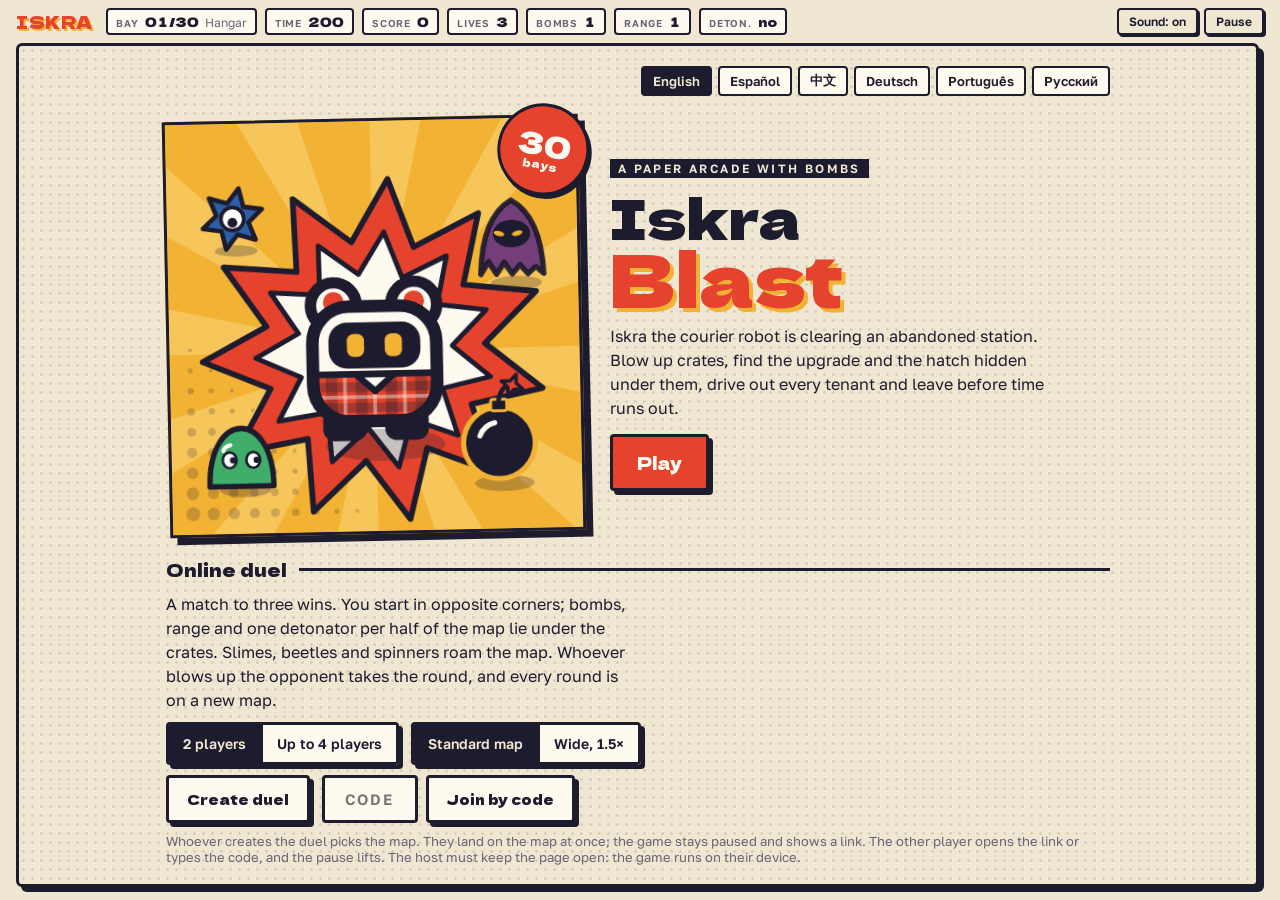
==== commit 1b0b490f: "Control settings: arrows or stick, movable and resizable buttons, full-screen field Bomb button on t" ====
--- a/index.html
+++ b/index.html
@@ -142,12 +142,39 @@
 .stickwrap{flex:none; width:150px; display:grid; place-items:center; touch-action:none}
 .stick{position:relative; width:118px; height:118px; border-radius:50%; border:3px solid var(--ink); background:#fffaf0; box-shadow:4px 4px 0 var(--ink); touch-action:none}
 .stick::before{content:""; position:absolute; inset:14px; border-radius:50%; border:2.5px dashed var(--muted)}
-.act{display:flex; align-items:center; justify-content:flex-end; gap:10px; flex:1; min-width:0}
+/* bomb in the left corner for the left thumb, blast next to it; the stick stays on the right */
+.act{display:flex; flex-direction:row-reverse; align-items:center; justify-content:flex-end; gap:10px; flex:1; min-width:0}
 .abtn{border-radius:50%; border:3px solid var(--ink); background:#fffaf0; font-family:var(--display); font-size:11px; box-shadow:4px 4px 0 var(--ink); touch-action:none}
 .abtn.bomb{width:92px; height:92px; background:var(--red); color:#fffaf0; font-size:12px}
 .abtn.det{width:66px; height:66px; opacity:.35; font-size:10px}
 .abtn.det.on{opacity:1; background:var(--mustard)}
-.abtn:active{transform:translate(4px,4px); box-shadow:none}
+/* every player may move and resize the three controls (Controls in the menu); the saved shift and size live in these variables */
+#bBomb,#bDet,#stick{transform:translate(var(--dx,0px),var(--dy,0px)) scale(var(--sc,1))}
+.abtn:active{transform:translate(calc(var(--dx,0px) + 4px),calc(var(--dy,0px) + 4px)) scale(var(--sc,1)); box-shadow:none}
+/* arrows instead of the stick */
+.arw{display:none; position:absolute; width:36%; height:36%; border:3px solid var(--ink); border-radius:9px; background:#fffaf0; box-shadow:3px 3px 0 var(--ink); pointer-events:none}
+.arw::after{content:""; position:absolute; inset:0; margin:auto; width:0; height:0; border:10px solid transparent; border-top-width:0; border-bottom-color:var(--ink); transform:rotate(var(--r))}
+.arw.a0{left:32%; top:0; --r:0deg} .arw.a1{right:0; top:32%; --r:90deg} .arw.a2{left:32%; bottom:0; --r:180deg} .arw.a3{left:0; top:32%; --r:270deg}
+.arw.on{background:var(--red)} .arw.on::after{border-bottom-color:#fffaf0}
+body.dpad .arw{display:block}
+body.dpad .knob, body.dpad .band, body.dpad .stick::before{display:none}
+body.dpad .stick{border-color:transparent; background:transparent; box-shadow:none; border-radius:0; width:138px; height:138px}
+/* arranging the controls */
+.arrbar{display:none; position:fixed; z-index:40; left:0; right:0; top:0; padding:8px 12px calc(8px); gap:8px; align-items:center; flex-wrap:wrap; background:var(--ink); color:var(--paper); font-weight:600; font-size:13px; padding-top:calc(8px + env(safe-area-inset-top,0px))}
+.arrbar span{flex:1 1 180px; min-width:0}
+.arrbar .btn{padding:7px 12px; font-size:12px; color:var(--ink)} .arrbar .btn.primary{color:#fffaf0; font-size:13px; padding:7px 14px}
+body.arrange .arrbar{display:flex}
+body.arrange .overlay{display:none}
+body.arrange #bBomb, body.arrange #bDet, body.arrange #stick{outline:3px dashed var(--teal); outline-offset:4px}
+body.arrange .sel{outline-color:var(--red)!important; outline-style:solid!important}
+body.arrange .abtn.det{opacity:1}
+.touchonly{display:none} body.touch .touchonly{display:inline-block}
+/* full-screen field: the map takes the whole width (and the whole screen when the phone lies sideways); the controls float over it */
+body.fullfield.touch:not(.menu-open){padding-left:0; padding-right:0}
+body.fullfield.touch:not(.menu-open) .hud{padding:0 8px}
+body.fullfield.touch:not(.menu-open) .stage{margin:0; border-left:0; border-right:0; border-bottom:0; border-radius:0; box-shadow:none}
+body.fullfield.touch:not(.menu-open) .controls{position:fixed; z-index:5; left:max(10px,env(safe-area-inset-left,0px)); right:max(10px,env(safe-area-inset-right,0px)); bottom:calc(8px + env(safe-area-inset-bottom,0px)); pointer-events:none; opacity:.9}
+body.fullfield.touch:not(.menu-open) .controls .abtn, body.fullfield.touch:not(.menu-open) .controls .stickwrap{pointer-events:auto}
 .band{position:absolute; z-index:20; left:50%; top:50%; height:18px; margin-top:-9px; width:0; background:var(--mustard); border:3px solid var(--ink); border-radius:9px; transform-origin:0 50%; pointer-events:none}
 .knob{position:absolute; z-index:21; left:50%; top:50%; width:56px; height:56px; margin:-28px 0 0 -28px; border-radius:50%; background:var(--red); border:3px solid var(--ink); box-shadow:3px 3px 0 var(--ink); pointer-events:none}
 
@@ -179,6 +206,7 @@
   body.touch:not(.menu-open) .stickwrap{grid-column:3; grid-row:5; width:auto; align-self:end; padding-bottom:calc(6px + env(safe-area-inset-bottom,0px))}
   .stick{width:104px; height:104px}
   .abtn.bomb{width:82px; height:82px} .abtn.det{width:58px; height:58px}
+  body.dpad .stick{width:108px; height:108px}
   /* menu on a short screen: no counters, a small print, so Play is on the first screen */
   body.menu-open .stat{display:none}
   .poster{grid-template-columns:minmax(0,170px) minmax(0,1fr); padding:10px 12px 22px; gap:12px 20px; align-items:start}
@@ -192,6 +220,23 @@
 /* tablet held sideways: one thumb each. Bomb and blast in the left corner, the stick in the right corner. */
 @media (orientation:landscape) and (min-height:521px){
   body.touch .controls .act{flex-direction:row-reverse; justify-content:flex-end}
+}
+/* phone sideways with a full-screen field: the field lies under everything, counters and controls stay in their side columns on top of it */
+@media (orientation:landscape) and (max-height:520px){
+  body.fullfield.touch:not(.menu-open) .stage{position:fixed; inset:0; border:0}
+  body.fullfield.touch:not(.menu-open) .stat, body.fullfield.touch:not(.menu-open) .hud-btns{position:relative; z-index:3; opacity:.9}
+  body.fullfield.touch:not(.menu-open) .act, body.fullfield.touch:not(.menu-open) .stickwrap{position:relative; z-index:3; opacity:.9}
+}
+/* the narrow outer screen of a folding phone */
+@media (max-width:350px){
+  body{padding-left:max(8px,env(safe-area-inset-left,0px)); padding-right:max(8px,env(safe-area-inset-right,0px))}
+  .controls{height:132px; gap:6px} .act{gap:6px}
+  .stickwrap{width:118px} .stick{width:102px; height:102px}
+  body.dpad .stick{width:112px; height:112px}
+  .abtn.bomb{width:76px; height:76px} .abtn.det{width:54px; height:54px}
+  .stat{padding:1px 4px; gap:3px} .stat .lbl{font-size:8px} .stat b{font-size:11px}
+  .hud-btns button{padding:3px 5px; font-size:10px}
+  .menu{padding:0 8px} .segb{padding:9px 9px; font-size:13px}
 }
 @media (prefers-reduced-motion:reduce){ .banner,.btn{transition:none} }
 </style>
@@ -225,7 +270,7 @@
         <p class="kicker"><span data-i18n="kicker">A paper arcade with bombs</span></p>
         <h1 data-i18n-html="h1">Iskra <em>Blast</em></h1>
         <p class="lead" data-i18n="lead">Iskra the courier robot is clearing an abandoned station. Blow up crates, find the upgrade and the hatch hidden under them, drive out every tenant and leave before time runs out.</p>
-        <div class="row"><button class="btn primary" id="bPlay" type="button">Play</button><button class="btn" id="bReset" type="button" hidden>Start over</button></div>
+        <div class="row"><button class="btn primary" id="bPlay" type="button">Play</button><button class="btn" id="bReset" type="button" hidden>Start over</button><button class="btn touchonly" id="bCtlMenu" type="button" data-i18n="ctlBtn">Controls</button></div>
       </div>
 
       <div class="block" id="duelBlock">
@@ -277,12 +322,23 @@
     </div>
   </section>
 
+  <section class="overlay" id="oCtl" hidden>
+    <div class="sheet">
+      <h2 data-i18n="ctlTitle">Controls</h2>
+      <p class="dim" data-i18n="ctlMove">Movement</p>
+      <span class="seg" role="group"><button class="segb" id="mvStick" type="button" data-i18n="ctlStick">Stick</button><button class="segb" id="mvArrows" type="button" data-i18n="ctlArrows">Arrows</button></span>
+      <p class="dim" data-i18n="ctlField">Field</p>
+      <span class="seg" role="group"><button class="segb" id="fdStd" type="button" data-i18n="ctlFieldStd">Framed</button><button class="segb" id="fdFull" type="button" data-i18n="ctlFieldFull">Full screen</button></span>
+      <div class="row"><button class="btn" id="bArrange" type="button" data-i18n="ctlArrange">Move and resize the buttons</button><button class="btn primary" id="bCtlClose" type="button" data-i18n="ctlDone">Done</button></div>
+    </div>
+  </section>
   <section class="overlay" id="oPause" hidden>
     <div class="sheet">
       <h2 id="pauseTitle">Pause</h2>
       <div class="row">
         <button class="btn primary" id="bResume" type="button" data-i18n="resume">Resume</button>
         <button class="btn" id="bQuit" type="button" data-i18n="toMenu">Menu</button>
+        <button class="btn touchonly" id="bCtlPause" type="button" data-i18n="ctlBtn">Controls</button>
       </div>
     </div>
   </section>
@@ -335,12 +391,13 @@
   </section>
 </main>
 
+<div class="arrbar" id="arrBar"><span data-i18n="ctlHint">Drag a control to move it. Tap it and use − + to resize.</span><button class="btn" id="bArrMinus" type="button" aria-label="Smaller">−</button><button class="btn" id="bArrPlus" type="button" aria-label="Bigger">+</button><button class="btn" id="bArrReset" type="button" data-i18n="ctlReset">Reset</button><button class="btn primary" id="bArrDone" type="button" data-i18n="ctlDone">Done</button></div>
 <div class="controls" id="controls">
   <div class="act">
     <button class="abtn det" id="bDet" type="button" data-i18n="btnDet">Blast</button>
     <button class="abtn bomb" id="bBomb" type="button" data-i18n="btnBomb">Bomb</button>
   </div>
-  <div class="stickwrap" id="padZone"><div class="stick" id="stick"><div class="band" id="band"></div><div class="knob" id="knob"></div></div></div>
+  <div class="stickwrap" id="padZone"><div class="stick" id="stick"><i class="arw a0" id="arw0"></i><i class="arw a1" id="arw1"></i><i class="arw a2" id="arw2"></i><i class="arw a3" id="arw3"></i><div class="band" id="band"></div><div class="knob" id="knob"></div></div></div>
 </div>
 
 <script>
@@ -408,6 +465,7 @@
   how3: "<b>Keyboard:</b> <kbd>←↑↓→</kbd> or <kbd>WASD</kbd> to move, <kbd>Space</kbd> bomb, <kbd>X</kbd> detonator, <kbd>P</kbd> pause.",
   how4: "Each bay hides one upgrade: +1 blast range or +1 bomb. There is a single detonator in the whole game: it is hidden in bay 06 and stays with you for good. Blasting an open hatch lets new tenants out.",
   how5: "You have three lives, and every fifth bay gives one more. When the lives run out everything resets and the route starts from bay one. From the Foundry on, maps are one and a half times wider.",
+  ctlBtn: "Controls", ctlTitle: "Controls", ctlMove: "Movement", ctlStick: "Stick", ctlArrows: "Arrows", ctlField: "Field", ctlFieldStd: "Framed", ctlFieldFull: "Full screen", ctlArrange: "Move and resize the buttons", ctlReset: "Reset", ctlDone: "Done", ctlHint: "Drag a control to move it. Tap it and use − + to resize.",
   pauseT: "Pause", leaveT: "Leave the duel?", resume: "Resume", toMenu: "Menu", overT: "Iskra shut down", retry: "From bay one", winT: "The station is clear",
   legal: "© 2026 Brozco Games. Iskra Blast: name, characters, artwork, text and code. All rights reserved. Copying or reworking without the author’s consent is prohibited.", privacy: "Privacy policy",
   waitT: "Waiting for player two", waitP: "You are already on the map and the game is paused. Send the link to the other player: the pause lifts as soon as they open it.",
@@ -453,6 +511,7 @@
   how3: "<b>Клавиатура:</b> <kbd>←↑↓→</kbd> или <kbd>WASD</kbd> ходить, <kbd>Пробел</kbd> бомба, <kbd>X</kbd> детонатор, <kbd>P</kbd> пауза.",
   how4: "В каждом отсеке одно улучшение: +1 к дальности взрыва или +1 бомба. Детонатор один на всю игру, спрятан в отсеке 06 и остаётся с тобой навсегда. Взрыв по открытому люку выпускает новых жильцов.",
   how5: "Жизней три, за каждый пятый отсек дают ещё одну. Кончились жизни — всё сбрасывается и маршрут начинается с первого отсека. С Литейной карты в полтора раза шире.",
+  ctlBtn: "Управление", ctlTitle: "Управление", ctlMove: "Движение", ctlStick: "Джойстик", ctlArrows: "Стрелки", ctlField: "Поле", ctlFieldStd: "В рамке", ctlFieldFull: "На весь экран", ctlArrange: "Подвинуть и увеличить кнопки", ctlReset: "Сбросить", ctlDone: "Готово", ctlHint: "Перетащи кнопку, чтобы подвинуть. Нажми на неё и меняй размер кнопками − +.",
   pauseT: "Пауза", leaveT: "Выйти из дуэли?", resume: "Дальше", toMenu: "В меню", overT: "Искра отключилась", retry: "С первого отсека", winT: "Станция свободна",
   legal: "© 2026 Brozco Games. «Подрывник Искра»: название, персонажи, графика, тексты и код. Все права защищены. Копирование и переделка без согласия автора запрещены.", privacy: "Политика конфиденциальности",
   waitT: "Ждём второго игрока", waitP: "Ты уже на карте, игра на паузе. Отправь ссылку второму: как только он её откроет, пауза снимется сама.",
@@ -498,6 +557,7 @@
   how3: "<b>Teclado:</b> <kbd>←↑↓→</kbd> o <kbd>WASD</kbd> para moverte, <kbd>Espacio</kbd> bomba, <kbd>X</kbd> detonador, <kbd>P</kbd> pausa.",
   how4: "Cada sector esconde una mejora: +1 de alcance o +1 bomba. Solo hay un detonador en todo el juego: está en el sector 06 y se queda contigo para siempre. Volar una escotilla abierta suelta nuevos inquilinos.",
   how5: "Tienes tres vidas y cada quinto sector da una más. Si te quedas sin vidas, todo se reinicia y la ruta empieza desde el sector uno. A partir de la Fundición los mapas son una vez y media más anchos.",
+  ctlBtn: "Controles", ctlTitle: "Controles", ctlMove: "Movimiento", ctlStick: "Palanca", ctlArrows: "Flechas", ctlField: "Campo", ctlFieldStd: "Con marco", ctlFieldFull: "Pantalla completa", ctlArrange: "Mover y agrandar los botones", ctlReset: "Restablecer", ctlDone: "Listo", ctlHint: "Arrastra un control para moverlo. Tócalo y usa − + para cambiar su tamaño.",
   pauseT: "Pausa", leaveT: "¿Salir del duelo?", resume: "Seguir", toMenu: "Menú", overT: "Iskra se apagó", retry: "Desde el sector uno", winT: "La estación está despejada",
   legal: "© 2026 Brozco Games. Iskra Blast: nombre, personajes, gráficos, textos y código. Todos los derechos reservados. Prohibido copiar o modificar sin permiso del autor.", privacy: "Política de privacidad",
   waitT: "Esperando al segundo jugador", waitP: "Ya estás en el mapa y el juego está en pausa. Envía el enlace al otro jugador: la pausa termina en cuanto lo abra.",
@@ -543,6 +603,7 @@
   how3: "<b>键盘：</b><kbd>←↑↓→</kbd> 或 <kbd>WASD</kbd> 移动，<kbd>空格</kbd> 放炸弹，<kbd>X</kbd> 引爆，<kbd>P</kbd> 暂停。",
   how4: "每个舱室藏着一个强化：爆炸范围 +1 或炸弹 +1。整个游戏只有一个引爆器：它藏在 06 号舱室，拿到后永久保留。炸到打开的舱口会放出新的住户。",
   how5: "你有三条命，每过五个舱室再得一条。生命用完后一切重置，路线从第一个舱室重新开始。从“铸造厂”开始，地图宽度变为一倍半。",
+  ctlBtn: "操作", ctlTitle: "操作", ctlMove: "移动方式", ctlStick: "摇杆", ctlArrows: "方向键", ctlField: "场地", ctlFieldStd: "带边框", ctlFieldFull: "全屏", ctlArrange: "移动和缩放按钮", ctlReset: "重置", ctlDone: "完成", ctlHint: "拖动按钮可移动位置。点一下按钮，再用 − + 调整大小。",
   pauseT: "暂停", leaveT: "退出对决？", resume: "继续", toMenu: "菜单", overT: "Iskra 关机了", retry: "从第一个舱室开始", winT: "空间站已清理完毕",
   legal: "© 2026 Brozco Games。Iskra Blast：名称、角色、美术、文字与代码。保留所有权利。未经作者同意，禁止复制或改编。", privacy: "隐私政策",
   waitT: "等待第二位玩家", waitP: "你已经在地图上，游戏处于暂停状态。把链接发给对方：他一打开，暂停就会解除。",
@@ -588,6 +649,7 @@
   how3: "<b>Tastatur:</b> <kbd>←↑↓→</kbd> oder <kbd>WASD</kbd> bewegen, <kbd>Leertaste</kbd> Bombe, <kbd>X</kbd> Zünder, <kbd>P</kbd> Pause.",
   how4: "In jedem Sektor steckt ein Upgrade: +1 Reichweite oder +1 Bombe. Im ganzen Spiel gibt es nur einen Zünder: Er liegt in Sektor 06 und bleibt für immer bei dir. Wer eine offene Luke sprengt, lässt neue Bewohner heraus.",
   how5: "Du hast drei Leben, jeder fünfte Sektor bringt eines dazu. Sind die Leben aufgebraucht, wird alles zurückgesetzt und die Route beginnt bei Sektor eins. Ab der Gießerei sind die Karten anderthalbmal so breit.",
+  ctlBtn: "Steuerung", ctlTitle: "Steuerung", ctlMove: "Bewegung", ctlStick: "Stick", ctlArrows: "Pfeile", ctlField: "Spielfeld", ctlFieldStd: "Mit Rahmen", ctlFieldFull: "Vollbild", ctlArrange: "Tasten verschieben und vergrößern", ctlReset: "Zurücksetzen", ctlDone: "Fertig", ctlHint: "Zieh eine Taste, um sie zu verschieben. Tippe sie an und ändere die Größe mit − +.",
   pauseT: "Pause", leaveT: "Duell verlassen?", resume: "Weiter", toMenu: "Menü", overT: "Iskra hat sich abgeschaltet", retry: "Ab Sektor eins", winT: "Die Station ist frei",
   legal: "© 2026 Brozco Games. Iskra Blast: Name, Figuren, Grafik, Texte und Code. Alle Rechte vorbehalten. Kopieren oder Bearbeiten ohne Zustimmung des Autors ist untersagt.", privacy: "Datenschutzerklärung",
   waitT: "Warten auf Spieler zwei", waitP: "Du bist schon auf der Karte, das Spiel ist pausiert. Schick den Link an den anderen Spieler: Sobald er ihn öffnet, endet die Pause.",
@@ -633,6 +695,7 @@
   how3: "<b>Teclado:</b> <kbd>←↑↓→</kbd> ou <kbd>WASD</kbd> para andar, <kbd>Espaço</kbd> bomba, <kbd>X</kbd> detonador, <kbd>P</kbd> pausa.",
   how4: "Cada setor esconde uma melhoria: +1 de alcance ou +1 bomba. Só existe um detonador no jogo inteiro: ele está no setor 06 e fica com você para sempre. Explodir uma escotilha aberta solta novos moradores.",
   how5: "Você tem três vidas, e a cada cinco setores ganha mais uma. Quando as vidas acabam, tudo é reiniciado e a rota começa do setor um. A partir da Fundição, os mapas ficam uma vez e meia mais largos.",
+  ctlBtn: "Controles", ctlTitle: "Controles", ctlMove: "Movimento", ctlStick: "Alavanca", ctlArrows: "Setas", ctlField: "Campo", ctlFieldStd: "Com moldura", ctlFieldFull: "Tela cheia", ctlArrange: "Mover e aumentar os botões", ctlReset: "Redefinir", ctlDone: "Pronto", ctlHint: "Arraste um controle para movê-lo. Toque nele e use − + para mudar o tamanho.",
   pauseT: "Pausa", leaveT: "Sair do duelo?", resume: "Continuar", toMenu: "Menu", overT: "Iskra desligou", retry: "Do setor um", winT: "A estação está livre",
   legal: "© 2026 Brozco Games. Iskra Blast: nome, personagens, arte, textos e código. Todos os direitos reservados. É proibido copiar ou modificar sem a permissão do autor.", privacy: "Política de privacidade",
   waitT: "Esperando o segundo jogador", waitP: "Você já está no mapa e o jogo está pausado. Envie o link ao outro jogador: a pausa termina assim que ele abrir.",
@@ -1392,7 +1455,8 @@
 /* fixed stick: the base never moves. Grab it and pull; the knob stretches after the thumb on a band, and the pull keeps steering however far the thumb wanders */
 const knob = $('knob'), stage = $('stage'), cv = $('cv'), band = $('band'), stickEl = $('stick');
 let stickId = null, sox = 0, soy = 0;
-const STRETCH = 92, DEAD = 10;
+const STRETCH = 92, DEAD = 13, AXIS_LOCK = 1.75;   // AXIS_LOCK: how clearly the thumb must cross a diagonal before the main direction changes
+const arrows = d => { for (let i = 0; i < 4; i++) $('arw' + i).classList.toggle('on', i === d); };
 function stickStart(ev) {
   const r = stickEl.getBoundingClientRect();
   stickId = ev.pointerId; sox = r.left + r.width / 2; soy = r.top + r.height / 2; touchDirs = [];
@@ -1400,21 +1464,26 @@
 }
 function stickDrag(ev) {
   const dx = ev.clientX - sox, dy = ev.clientY - soy, m = Math.hypot(dx, dy);
-  const vis = Math.min(m, STRETCH), k = m > 0 ? vis / m : 0, th = Math.max(8, 18 - vis * .1);
-  knob.style.transform = `translate(${dx * k}px,${dy * k}px)`;
-  band.style.width = vis + 'px'; band.style.height = th + 'px'; band.style.marginTop = -th / 2 + 'px';
-  band.style.transform = `rotate(${Math.atan2(dy, dx)}rad)`;
-  if (m < DEAD) { touchDirs = []; return; }
+  const dp = document.body.classList.contains('dpad'), sc = +(stickEl.style.getPropertyValue('--sc')) || 1;
+  const vis = Math.min(m, STRETCH), k = m > 0 ? vis / m / sc : 0, th = Math.max(8, 18 - vis * .1);
+  if (!dp) {
+    knob.style.transform = `translate(${dx * k}px,${dy * k}px)`;
+    band.style.width = vis / sc + 'px'; band.style.height = th + 'px'; band.style.marginTop = -th / 2 + 'px';
+    band.style.transform = `rotate(${Math.atan2(dy, dx)}rad)`;
+  }
+  if (m < (touchDirs.length ? DEAD * .7 : DEAD)) { touchDirs = []; arrows(-1); return; }
   const ax = Math.abs(dx), ay = Math.abs(dy), hd = dx > 0 ? 1 : 3, vd = dy > 0 ? 2 : 0;
   let horFirst = ax > ay;
   const prev = touchDirs[0];
   // sticky axis: the main direction changes only when the thumb clearly crosses the diagonal
-  if (prev !== undefined) { const prevHor = prev === 1 || prev === 3; if (prevHor && ay < ax * 1.35) horFirst = true; if (!prevHor && ax < ay * 1.35) horFirst = false; }
+  if (prev !== undefined) { const prevHor = prev === 1 || prev === 3; if (prevHor && ay < ax * AXIS_LOCK) horFirst = true; if (!prevHor && ax < ay * AXIS_LOCK) horFirst = false; }
   const prim = horFirst ? hd : vd, sec = horFirst ? vd : hd, ratio = horFirst ? ay / ax : ax / ay;
+  if (dp) { touchDirs = [prim]; arrows(prim); return; }   // arrows: four directions, nothing in between
+  // the second direction joins only on a clear, long diagonal pull, and then stays until the thumb clearly leaves it
   const hadSec = touchDirs.length > 1;
-  touchDirs = ratio > (hadSec ? .4 : .55) ? [prim, sec] : [prim];
-}
-function stickEnd() { stickId = null; touchDirs = []; knob.style.transform = ''; band.style.width = '0px'; }
+  touchDirs = (hadSec ? ratio > .42 : ratio > .66 && m > 30) ? [prim, sec] : [prim];
+}
+function stickEnd() { stickId = null; touchDirs = []; knob.style.transform = ''; band.style.width = '0px'; arrows(-1); }
 $('padZone').addEventListener('pointerdown', ev => {
   if (G.mode === 'menu' || G.paused) return;
   ev.preventDefault();
@@ -1425,6 +1494,60 @@
 window.addEventListener('pointercancel', ev => { if (ev.pointerId === stickId) stickEnd(); });
 $('bBomb').addEventListener('pointerdown', ev => { ev.preventDefault(); placeBomb(); });
 $('bDet').addEventListener('pointerdown', ev => { ev.preventDefault(); detonate(); });
+/* --- control settings: stick or arrows, framed or full-screen field, and where each control sits and how big it is --- */
+const CTL = { bomb: $('bBomb'), det: $('bDet'), pad: stickEl };
+const oriKey = () => (window.innerWidth > window.innerHeight ? 'l' : 'p');   // portrait and landscape keep separate arrangements
+const ctlSet = () => { const all = save.ctl || (save.ctl = {}), k = oriKey(); return all[k] || (all[k] = {}); };
+function applyCtl() {
+  const o = (save.ctl || {})[oriKey()] || {};
+  for (const k in CTL) {
+    const v = o[k] || [0, 0, 1], el = CTL[k];
+    el.style.setProperty('--dx', (v[0] || 0) + 'px'); el.style.setProperty('--dy', (v[1] || 0) + 'px'); el.style.setProperty('--sc', String(v[2] || 1));
+    const r = el.getBoundingClientRect();   // a control that would end up off the screen (another device, a rotated screen) goes back to its place
+    if (r.width > 0 && (r.right < 24 || r.bottom < 24 || r.left > window.innerWidth - 24 || r.top > window.innerHeight - 24)) { el.style.setProperty('--dx', '0px'); el.style.setProperty('--dy', '0px'); }
+  }
+  const arr = save.move === 'arrows', full = save.field === 'full';
+  document.body.classList.toggle('dpad', arr); document.body.classList.toggle('fullfield', full);
+  $('mvStick').setAttribute('aria-pressed', String(!arr)); $('mvArrows').setAttribute('aria-pressed', String(arr));
+  $('fdStd').setAttribute('aria-pressed', String(!full)); $('fdFull').setAttribute('aria-pressed', String(full));
+}
+let ctlBack = 'oMenu', arrSel = null, arrDrag = null;
+function openCtl() { ctlBack = OVERLAYS.find(o => o !== 'oCtl' && !$(o).hidden) || null; held.length = 0; stickEnd(); showOnly('oCtl'); }
+function closeCtl() { showOnly(ctlBack); resize(); }
+function setSel(k) { arrSel = k; for (const q in CTL) CTL[q].classList.toggle('sel', q === k); }
+function arrangeStart() { document.body.classList.add('arrange'); document.body.classList.remove('menu-open'); setSel(null); resize(); }
+function arrangeEnd() { document.body.classList.remove('arrange'); setSel(null); arrDrag = null; writeSave(save); showOnly('oCtl'); resize(); }
+function resizeSel(step) {
+  if (!arrSel) setSel('bomb');
+  const o = ctlSet(), v = o[arrSel] || [0, 0, 1];
+  v[2] = Math.round(Math.max(.6, Math.min(1.8, (v[2] || 1) + step)) * 10) / 10; o[arrSel] = v; applyCtl();
+}
+document.addEventListener('pointerdown', ev => {
+  if (!document.body.classList.contains('arrange')) return;
+  const k = Object.keys(CTL).find(q => CTL[q].contains(ev.target)) || ($('padZone').contains(ev.target) ? 'pad' : null);
+  if (!k) return;
+  ev.preventDefault(); ev.stopPropagation();   // while arranging, the controls do not play
+  const o = ctlSet(), v = o[k] || [0, 0, 1];
+  setSel(k); arrDrag = { k, id: ev.pointerId, x: ev.clientX, y: ev.clientY, v0: v.slice(), o };
+}, true);
+window.addEventListener('pointermove', ev => {
+  const d = arrDrag; if (!d || ev.pointerId !== d.id) return;
+  const el = CTL[d.k]; let nx = d.v0[0] + ev.clientX - d.x, ny = d.v0[1] + ev.clientY - d.y;
+  el.style.setProperty('--dx', nx + 'px'); el.style.setProperty('--dy', ny + 'px');
+  const r = el.getBoundingClientRect(), W0 = window.innerWidth, H0 = window.innerHeight;   // keep it on the screen
+  nx += Math.max(0, 4 - r.left) - Math.max(0, r.right - (W0 - 4)); ny += Math.max(0, 4 - r.top) - Math.max(0, r.bottom - (H0 - 4));
+  el.style.setProperty('--dx', nx + 'px'); el.style.setProperty('--dy', ny + 'px');
+  d.o[d.k] = [Math.round(nx), Math.round(ny), d.v0[2] || 1];
+});
+for (const type of ['pointerup', 'pointercancel']) window.addEventListener(type, ev => { if (arrDrag && ev.pointerId === arrDrag.id) arrDrag = null; });
+$('bCtlMenu').addEventListener('click', openCtl); $('bCtlPause').addEventListener('click', openCtl); $('bCtlClose').addEventListener('click', closeCtl);
+$('mvStick').addEventListener('click', () => { save.move = 'stick'; writeSave(save); applyCtl(); });
+$('mvArrows').addEventListener('click', () => { save.move = 'arrows'; writeSave(save); applyCtl(); });
+$('fdStd').addEventListener('click', () => { save.field = 'std'; writeSave(save); applyCtl(); });
+$('fdFull').addEventListener('click', () => { save.field = 'full'; writeSave(save); applyCtl(); });
+$('bArrange').addEventListener('click', arrangeStart); $('bArrDone').addEventListener('click', arrangeEnd);
+$('bArrMinus').addEventListener('click', () => resizeSel(-.1)); $('bArrPlus').addEventListener('click', () => resizeSel(.1));
+$('bArrReset').addEventListener('click', () => { (save.ctl || (save.ctl = {}))[oriKey()] = {}; setSel(null); applyCtl(); });
 function enableTouch() { if (!document.body.classList.contains('touch')) { document.body.classList.add('touch'); resize(); } }
 if (window.matchMedia && matchMedia('(pointer: coarse)').matches) document.body.classList.add('touch');
 window.addEventListener('touchstart', enableTouch, { passive: true });
@@ -1642,7 +1765,7 @@
 }
 
 /* ---------- overlays, menu, hud ---------- */
-const OVERLAYS = ['oMenu', 'oPause', 'oOver', 'oWin', 'oDuel', 'oWait'];
+const OVERLAYS = ['oMenu', 'oPause', 'oOver', 'oWin', 'oDuel', 'oWait', 'oCtl'];
 function showOnly(id) { for (const o of OVERLAYS) $(o).hidden = o !== id; document.body.classList.toggle('menu-open', !!id); }
 let banTimer = 0;
 function showBanner(t, s, sec) { $('banT').textContent = t; $('banS').textContent = s || ''; $('banS').hidden = !s; $('banner').classList.add('show'); clearTimeout(banTimer); banTimer = setTimeout(hideBanner, sec * 1000); }
@@ -1805,7 +1928,7 @@
   const r = stage.getBoundingClientRect(), dpr = Math.min(2, window.devicePixelRatio || 1);
   W = cv.width = Math.max(64, Math.round(r.width * dpr)); H = cv.height = Math.max(64, Math.round(r.height * dpr));
   TS = Math.floor(Math.max(20 * dpr, Math.min(H / ROWS_BASE, W / 7.5, 84 * dpr)));
-  ensureTiles(); snapCam(); sizeHero();
+  ensureTiles(); snapCam(); sizeHero(); applyCtl();
 }
 function camTarget() {
   const mw = COLS * TS, mh = ROWS * TS, p = G.player;
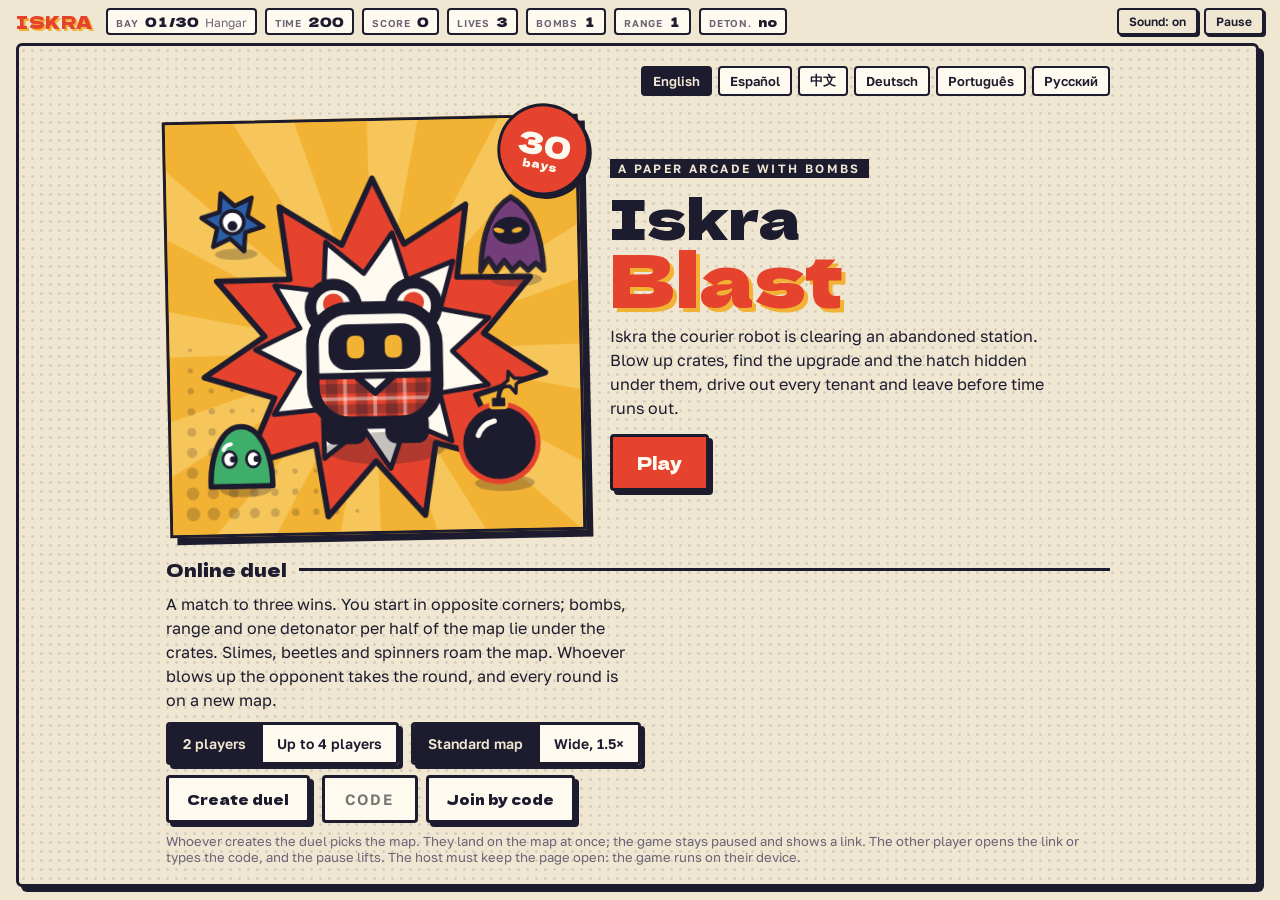
==== commit 66865432: "A new duel link works while the game is already open The link was only read at start-up, so a second" ====
--- a/index.html
+++ b/index.html
@@ -955,7 +955,7 @@
 function duelStartGuest(d) {
   const slot = Array.isArray(d.ids) ? d.ids.indexOf(V.myId) : -1;
   if (slot < (d.sv ? 0 : 1) || !d.grid || !(d.cols * d.rows <= MAXN)) return;     // this match was started without us
-  clearInterval(V.helloT);
+  clearInterval(V.helloT); netStatus(String());
   COLS = d.cols; ROWS = d.rows; N = COLS * ROWS;
   G.grid.fill(EMPTY); clearField(); V.items = [];
   for (let k = 0; k < N; k++) G.grid[k] = d.grid[k];
@@ -1191,8 +1191,12 @@
     showOnly('oDuel');
   } else if (!V.on) netFail();
 }
+function forgetLink() {
+  try { if (/^#duel-/.test(location.hash || '') && window.history && history.replaceState) history.replaceState(null, '', location.href.split('#')[0]); } catch (e) { /* the address bar is not ours to change here */ }
+  if ($('joinCode').value === V.code) $('joinCode').value = '';
+}
 function leaveDuel() {
-  clearTimeout(V.timer); clearInterval(V.helloT); netSend({ t: 'bye' });
+  clearTimeout(V.timer); clearInterval(V.helloT); netSend({ t: 'bye' }); forgetLink();
   const c = V.link; V.conn = null; V.link = null; V.on = false; V.role = null; V.ps = []; V.ids = [null, null, null, null]; V.me = 0; V.joined = false; V.owner = false; V.items = []; V.startMsg = null;
   try { if (c) c.close(); } catch (e) { /* already closed */ }
   COLS = COLS_BASE; ROWS = ROWS_BASE; N = COLS * ROWS; G.grid.fill(EMPTY); clearField(); G.bombsMax = 1; G.range = 1; G.det = false; G.score = 0;
@@ -2253,10 +2257,18 @@
 requestAnimationFrame(frame);
 window.__iskra = G;
 window.addEventListener('pagehide', () => { if (V.conn) netSend({ t: 'bye' }); });
-(function duelBoot() {
+function openDuelLink() {
   const m = /^#duel-([A-Za-z]{5})$/.exec(location.hash || '');
-  if (m) { $('joinCode').value = m[1].toUpperCase(); joinDuel(m[1]); try { $('duelBlock').scrollIntoView(); } catch (e) { /* not essential */ } }
-})();
+  if (!m) return;
+  const code = m[1].toUpperCase();
+  if (V.link && V.code === code) return;                 // already in this very room
+  if (G.mode !== 'menu') toMenu(); else if (V.on || V.link) leaveDuel();   // whatever was going on ends: the player asked for this room
+  try { if (location.hash !== '#duel-' + code) history.replaceState(null, '', location.href.split('#')[0] + '#duel-' + code); } catch (e) { /* cosmetic */ }
+  $('joinCode').value = code; joinDuel(code);
+  try { $('duelBlock').scrollIntoView(); } catch (e) { /* not essential */ }
+}
+window.addEventListener('hashchange', openDuelLink);
+openDuelLink();
 })();
 </script>
 
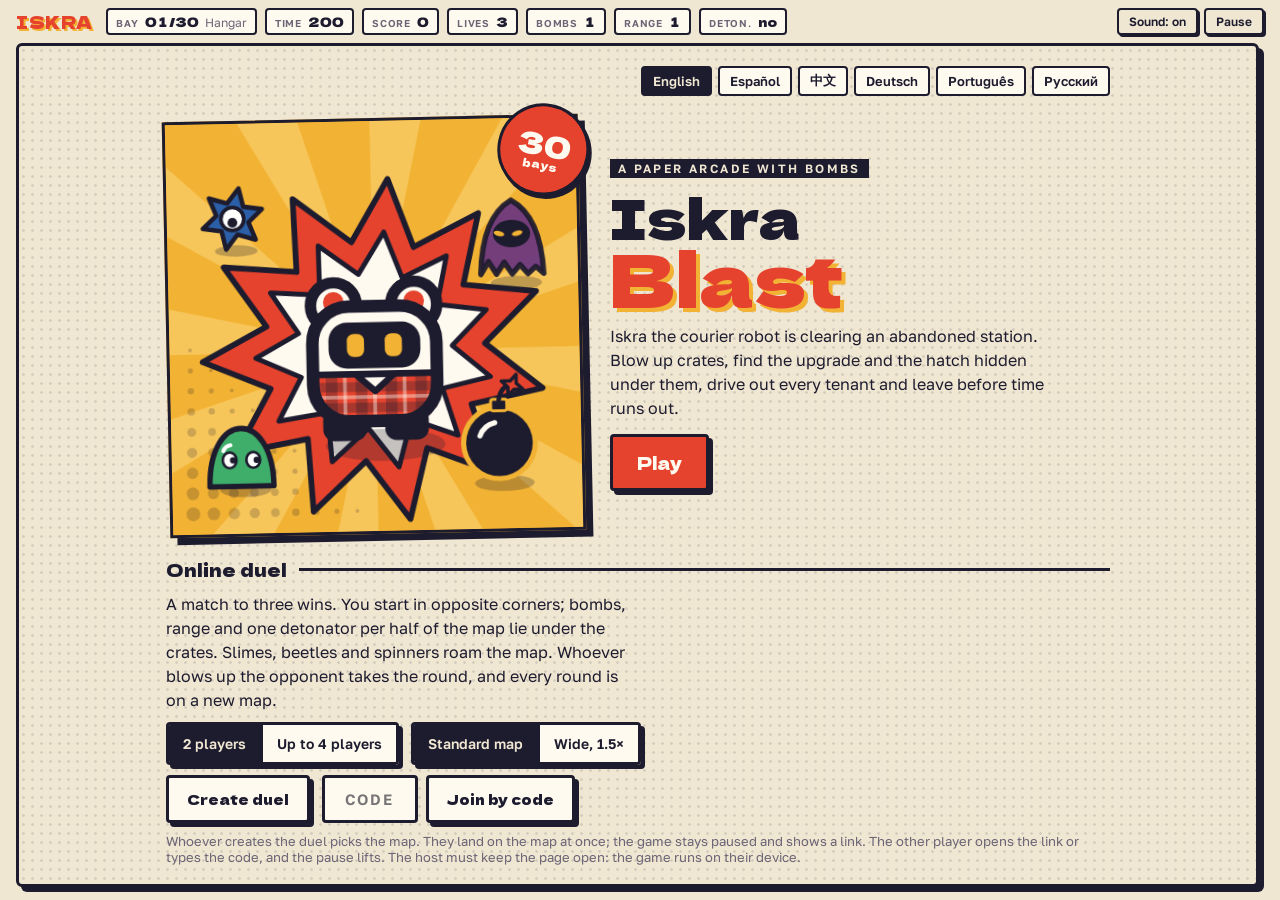
==== commit 210fe38a: "Duel: the line is restored after the game was in the background; fallen players spectate A guest who" ====
--- a/index.html
+++ b/index.html
@@ -466,6 +466,7 @@
   how4: "Each bay hides one upgrade: +1 blast range or +1 bomb. There is a single detonator in the whole game: it is hidden in bay 06 and stays with you for good. Blasting an open hatch lets new tenants out.",
   how5: "You have three lives, and every fifth bay gives one more. When the lives run out everything resets and the route starts from bay one. From the Foundry on, maps are one and a half times wider.",
   ctlBtn: "Controls", ctlTitle: "Controls", ctlMove: "Movement", ctlStick: "Stick", ctlArrows: "Arrows", ctlField: "Field", ctlFieldStd: "Framed", ctlFieldFull: "Full screen", ctlArrange: "Move and resize the buttons", ctlReset: "Reset", ctlDone: "Done", ctlHint: "Drag a control to move it. Tap it and use − + to resize.",
+  reconnecting: "Reconnecting…", specT: "You are out", specP: "Move the stick to look around until the round ends.",
   pauseT: "Pause", leaveT: "Leave the duel?", resume: "Resume", toMenu: "Menu", overT: "Iskra shut down", retry: "From bay one", winT: "The station is clear",
   legal: "© 2026 Brozco Games. Iskra Blast: name, characters, artwork, text and code. All rights reserved. Copying or reworking without the author’s consent is prohibited.", privacy: "Privacy policy",
   waitT: "Waiting for player two", waitP: "You are already on the map and the game is paused. Send the link to the other player: the pause lifts as soon as they open it.",
@@ -512,6 +513,7 @@
   how4: "В каждом отсеке одно улучшение: +1 к дальности взрыва или +1 бомба. Детонатор один на всю игру, спрятан в отсеке 06 и остаётся с тобой навсегда. Взрыв по открытому люку выпускает новых жильцов.",
   how5: "Жизней три, за каждый пятый отсек дают ещё одну. Кончились жизни — всё сбрасывается и маршрут начинается с первого отсека. С Литейной карты в полтора раза шире.",
   ctlBtn: "Управление", ctlTitle: "Управление", ctlMove: "Движение", ctlStick: "Джойстик", ctlArrows: "Стрелки", ctlField: "Поле", ctlFieldStd: "В рамке", ctlFieldFull: "На весь экран", ctlArrange: "Подвинуть и увеличить кнопки", ctlReset: "Сбросить", ctlDone: "Готово", ctlHint: "Перетащи кнопку, чтобы подвинуть. Нажми на неё и меняй размер кнопками − +.",
+  reconnecting: "Восстанавливаю связь…", specT: "Ты выбыла", specP: "Двигай джойстик, чтобы осмотреть поле, пока раунд не закончится.",
   pauseT: "Пауза", leaveT: "Выйти из дуэли?", resume: "Дальше", toMenu: "В меню", overT: "Искра отключилась", retry: "С первого отсека", winT: "Станция свободна",
   legal: "© 2026 Brozco Games. «Подрывник Искра»: название, персонажи, графика, тексты и код. Все права защищены. Копирование и переделка без согласия автора запрещены.", privacy: "Политика конфиденциальности",
   waitT: "Ждём второго игрока", waitP: "Ты уже на карте, игра на паузе. Отправь ссылку второму: как только он её откроет, пауза снимется сама.",
@@ -558,6 +560,7 @@
   how4: "Cada sector esconde una mejora: +1 de alcance o +1 bomba. Solo hay un detonador en todo el juego: está en el sector 06 y se queda contigo para siempre. Volar una escotilla abierta suelta nuevos inquilinos.",
   how5: "Tienes tres vidas y cada quinto sector da una más. Si te quedas sin vidas, todo se reinicia y la ruta empieza desde el sector uno. A partir de la Fundición los mapas son una vez y media más anchos.",
   ctlBtn: "Controles", ctlTitle: "Controles", ctlMove: "Movimiento", ctlStick: "Palanca", ctlArrows: "Flechas", ctlField: "Campo", ctlFieldStd: "Con marco", ctlFieldFull: "Pantalla completa", ctlArrange: "Mover y agrandar los botones", ctlReset: "Restablecer", ctlDone: "Listo", ctlHint: "Arrastra un control para moverlo. Tócalo y usa − + para cambiar su tamaño.",
+  reconnecting: "Reconectando…", specT: "Estás fuera", specP: "Mueve la palanca para mirar el campo hasta que acabe la ronda.",
   pauseT: "Pausa", leaveT: "¿Salir del duelo?", resume: "Seguir", toMenu: "Menú", overT: "Iskra se apagó", retry: "Desde el sector uno", winT: "La estación está despejada",
   legal: "© 2026 Brozco Games. Iskra Blast: nombre, personajes, gráficos, textos y código. Todos los derechos reservados. Prohibido copiar o modificar sin permiso del autor.", privacy: "Política de privacidad",
   waitT: "Esperando al segundo jugador", waitP: "Ya estás en el mapa y el juego está en pausa. Envía el enlace al otro jugador: la pausa termina en cuanto lo abra.",
@@ -604,6 +607,7 @@
   how4: "每个舱室藏着一个强化：爆炸范围 +1 或炸弹 +1。整个游戏只有一个引爆器：它藏在 06 号舱室，拿到后永久保留。炸到打开的舱口会放出新的住户。",
   how5: "你有三条命，每过五个舱室再得一条。生命用完后一切重置，路线从第一个舱室重新开始。从“铸造厂”开始，地图宽度变为一倍半。",
   ctlBtn: "操作", ctlTitle: "操作", ctlMove: "移动方式", ctlStick: "摇杆", ctlArrows: "方向键", ctlField: "场地", ctlFieldStd: "带边框", ctlFieldFull: "全屏", ctlArrange: "移动和缩放按钮", ctlReset: "重置", ctlDone: "完成", ctlHint: "拖动按钮可移动位置。点一下按钮，再用 − + 调整大小。",
+  reconnecting: "正在重新连接…", specT: "你出局了", specP: "移动摇杆查看场地，直到本回合结束。",
   pauseT: "暂停", leaveT: "退出对决？", resume: "继续", toMenu: "菜单", overT: "Iskra 关机了", retry: "从第一个舱室开始", winT: "空间站已清理完毕",
   legal: "© 2026 Brozco Games。Iskra Blast：名称、角色、美术、文字与代码。保留所有权利。未经作者同意，禁止复制或改编。", privacy: "隐私政策",
   waitT: "等待第二位玩家", waitP: "你已经在地图上，游戏处于暂停状态。把链接发给对方：他一打开，暂停就会解除。",
@@ -650,6 +654,7 @@
   how4: "In jedem Sektor steckt ein Upgrade: +1 Reichweite oder +1 Bombe. Im ganzen Spiel gibt es nur einen Zünder: Er liegt in Sektor 06 und bleibt für immer bei dir. Wer eine offene Luke sprengt, lässt neue Bewohner heraus.",
   how5: "Du hast drei Leben, jeder fünfte Sektor bringt eines dazu. Sind die Leben aufgebraucht, wird alles zurückgesetzt und die Route beginnt bei Sektor eins. Ab der Gießerei sind die Karten anderthalbmal so breit.",
   ctlBtn: "Steuerung", ctlTitle: "Steuerung", ctlMove: "Bewegung", ctlStick: "Stick", ctlArrows: "Pfeile", ctlField: "Spielfeld", ctlFieldStd: "Mit Rahmen", ctlFieldFull: "Vollbild", ctlArrange: "Tasten verschieben und vergrößern", ctlReset: "Zurücksetzen", ctlDone: "Fertig", ctlHint: "Zieh eine Taste, um sie zu verschieben. Tippe sie an und ändere die Größe mit − +.",
+  reconnecting: "Verbinde neu…", specT: "Du bist raus", specP: "Beweg den Stick, um dich umzusehen, bis die Runde endet.",
   pauseT: "Pause", leaveT: "Duell verlassen?", resume: "Weiter", toMenu: "Menü", overT: "Iskra hat sich abgeschaltet", retry: "Ab Sektor eins", winT: "Die Station ist frei",
   legal: "© 2026 Brozco Games. Iskra Blast: Name, Figuren, Grafik, Texte und Code. Alle Rechte vorbehalten. Kopieren oder Bearbeiten ohne Zustimmung des Autors ist untersagt.", privacy: "Datenschutzerklärung",
   waitT: "Warten auf Spieler zwei", waitP: "Du bist schon auf der Karte, das Spiel ist pausiert. Schick den Link an den anderen Spieler: Sobald er ihn öffnet, endet die Pause.",
@@ -696,6 +701,7 @@
   how4: "Cada setor esconde uma melhoria: +1 de alcance ou +1 bomba. Só existe um detonador no jogo inteiro: ele está no setor 06 e fica com você para sempre. Explodir uma escotilha aberta solta novos moradores.",
   how5: "Você tem três vidas, e a cada cinco setores ganha mais uma. Quando as vidas acabam, tudo é reiniciado e a rota começa do setor um. A partir da Fundição, os mapas ficam uma vez e meia mais largos.",
   ctlBtn: "Controles", ctlTitle: "Controles", ctlMove: "Movimento", ctlStick: "Alavanca", ctlArrows: "Setas", ctlField: "Campo", ctlFieldStd: "Com moldura", ctlFieldFull: "Tela cheia", ctlArrange: "Mover e aumentar os botões", ctlReset: "Redefinir", ctlDone: "Pronto", ctlHint: "Arraste um controle para movê-lo. Toque nele e use − + para mudar o tamanho.",
+  reconnecting: "Reconectando…", specT: "Você está fora", specP: "Mova a alavanca para olhar o campo até a rodada acabar.",
   pauseT: "Pausa", leaveT: "Sair do duelo?", resume: "Continuar", toMenu: "Menu", overT: "Iskra desligou", retry: "Do setor um", winT: "A estação está livre",
   legal: "© 2026 Brozco Games. Iskra Blast: nome, personagens, arte, textos e código. Todos os direitos reservados. É proibido copiar ou modificar sem a permissão do autor.", privacy: "Política de privacidade",
   waitT: "Esperando o segundo jogador", waitP: "Você já está no mapa e o jogo está pausado. Envie o link ao outro jogador: a pausa termina assim que ele abrir.",
@@ -911,7 +917,7 @@
   return act.map(s => V.score[s]).join(':');
 };
 function duelBegin() {
-  V.on = true; V.pend = []; V.ping = 0; V.pkSeen = -1; V.lastRx = Date.now(); G.mode = 'play'; G.paused = false; G.score = 0; G.bombsMax = 1; G.range = 1; G.det = false;
+  V.on = true; V.pend = []; V.spec = null; V.ping = 0; V.pkSeen = -1; V.lastRx = Date.now(); G.mode = 'play'; G.paused = false; G.score = 0; G.bombsMax = 1; G.range = 1; G.det = false;
   clearTimeout(V.timer); showOnly(null); ensureTiles(); snapCam();
   showBanner(t('round', V.round), V.round === 1 ? t('youAre', t('c' + V.me), DUEL_WINS) : t('scoreIs', scoreText()), 2.6);
 }
@@ -981,6 +987,7 @@
 function duelKill(pl) {
   if (pl.dead) return;
   pl.dead = 1.4; const [x, y] = logicalPos(pl); deathFx(x, y, pl.slot === V.me);
+  if (pl.slot === V.me) specHint(livePlayers().filter(q => !q.dead).length);
   if (!V.ending) { V.ending = true; V.endT = 1.1; }   // a short wait: several may fall to the same blast
 }
 function sendSnapshot() {
@@ -1015,7 +1022,7 @@
   d.pl.forEach((a, s) => {
     const q = V.ps[s]; if (!a || !q) return;
     if (s === V.me) {
-      if (a[4] && !q.dead) { q.dead = 1.4; deathFx(q.x, q.y, true); }
+      if (a[4] && !q.dead) { q.dead = 1.4; deathFx(q.x, q.y, true); specHint(d.pl.filter((z, i) => z && i !== s && !z[4]).length); }
       if (!a[5]) q.inv = Math.min(q.inv, .12);
       G.bombsMax = a[6]; G.range = a[7]; G.det = !!a[8];
     } else {
@@ -1055,6 +1062,15 @@
   G.enemies = G.enemies.filter(e => e.dead === 0 || e.dead > .01);
   G.time = Math.max(0, G.time - dt);
 }
+/* out of the round: the stick (or the keys) moves the view over the map instead of Искра, until the round is over */
+function spectate(dt) {
+  if (V.serve) return;
+  const p = G.player; if (!V.spec) V.spec = { x: p.x, y: p.y };
+  const dirs = touchDirs.length ? touchDirs : held.slice().reverse();
+  for (let i = 0; i < dirs.length && i < 2; i++) { V.spec.x += DX[dirs[i]] * 9 * dt; V.spec.y += DY[dirs[i]] * 9 * dt; }
+  V.spec.x = Math.max(0, Math.min(COLS, V.spec.x)); V.spec.y = Math.max(0, Math.min(ROWS, V.spec.y));
+}
+const specHint = alive => { if (alive >= 2) showBanner(t('specT'), t('specP'), 3.4); };   // only when there is still a fight to watch
 function duelUpdate(dt) {
   const p = G.player, host = V.role === 'host';
   if (G.mode === 'between') { if (host) { V.nextT -= dt; if (V.nextT <= 0) duelStartHost(true); } return; }
@@ -1063,7 +1079,7 @@
   if (host) { for (const q of V.ps) if (q && q.slot >= LO() && !q.gone && Date.now() - q.lastRx > 10000) dropGuest(q.slot); if (G.mode !== 'play') return; }
   else if (Date.now() - V.lastRx > 10000) { onDrop(); return; }
   if (host) worldStep(dt); else guestWorld(dt);
-  if (!p.dead) moveLocal(dt); else p.dead = Math.max(.001, p.dead - dt);
+  if (!p.dead) moveLocal(dt); else { p.dead = Math.max(.001, p.dead - dt); spectate(dt); }
   const kk = Math.min(1, dt * 20);
   for (const q of V.ps) {
     if (!q || q.slot === V.me) continue;
@@ -1183,7 +1199,13 @@
 }
 /* our own line to the relay went down */
 function linkLost() {
-  V.conn = null; V.link = null; V.joined = false; clearInterval(V.helloT); clearTimeout(V.timer);
+  V.conn = null; V.link = null; clearInterval(V.helloT); clearTimeout(V.timer);
+  // A phone drops the line whenever the game goes to the background (to paste the code into a messenger, say).
+  // A guest simply dials in again under the same id: the room has kept the seat. Only after several failures is it an error.
+  if (V.role === 'guest' && V.code && (V.on || V.joined) && G.mode !== 'over' && (V.retry || 0) < 5) {
+    V.retry = (V.retry || 0) + 1; netStatus(t('reconnecting')); V.timer = setTimeout(rejoin, V.retry === 1 ? 200 : 1500); return;
+  }
+  V.joined = false; V.retry = 0;
   if (V.on && G.mode !== 'over') {
     const waiting = G.mode === 'wait';
     G.mode = 'over'; stickEnd();
@@ -1195,6 +1217,27 @@
   try { if (/^#duel-/.test(location.hash || '') && window.history && history.replaceState) history.replaceState(null, '', location.href.split('#')[0]); } catch (e) { /* the address bar is not ours to change here */ }
   if ($('joinCode').value === V.code) $('joinCode').value = '';
 }
+function rejoin() {
+  if (V.link || !V.code || V.role !== 'guest') return;
+  const code = V.code, tp = roomTopics(code), hello = () => netSend({ t: 'hello' });
+  const link = V.link = V.conn = makeLink(relayOf(code), tp.h, tp.g, {
+    up() {
+      if (V.link !== link) return;
+      V.retry = 0; V.lastRx = Date.now(); netStatus(G.mode === 'wait' ? t('roomOpen', code) : '');
+      if (G.mode === 'wait' || !V.on) { hello(); clearInterval(V.helloT); V.helloT = setInterval(hello, 1000); }   // whoever still waits keeps saying hello
+    },
+    msg(d) { if (V.link === link) onData(d); },
+    down() { if (V.link === link) linkLost(); },
+  });
+}
+/* back from another app: the old line may be dead without saying so, so a guest dials again at once */
+let hiddenAt = 0;
+document.addEventListener('visibilitychange', () => {
+  if (document.hidden) { hiddenAt = Date.now(); return; }
+  if (Date.now() - hiddenAt < 2500 || V.role !== 'guest' || !V.code || !(V.on || V.joined) || G.mode === 'over') return;
+  if (V.link) { const c = V.link; V.link = null; V.conn = null; clearInterval(V.helloT); try { c.close(); } catch (e) { /* already closed */ } }
+  clearTimeout(V.timer); V.retry = 0; rejoin();
+});
 function leaveDuel() {
   clearTimeout(V.timer); clearInterval(V.helloT); netSend({ t: 'bye' }); forgetLink();
   const c = V.link; V.conn = null; V.link = null; V.on = false; V.role = null; V.ps = []; V.ids = [null, null, null, null]; V.me = 0; V.joined = false; V.owner = false; V.items = []; V.startMsg = null;
@@ -1292,7 +1335,7 @@
   const code = String(raw || '').toUpperCase().replace(/[^A-Z]/g, '').slice(0, 5);
   if (code.length < 5) { netStatus(t('code5')); return; }
   ac(); if (V.link) leaveDuel();
-  V.role = 'guest'; V.joined = false; V.owner = owner === true; V.code = code; V.myId = Math.random().toString(36).slice(2, 10); netStatus(t('connecting', code));
+  V.role = 'guest'; V.joined = false; V.retry = 0; V.owner = owner === true; V.code = code; V.myId = Math.random().toString(36).slice(2, 10); netStatus(t('connecting', code));
   const tp = roomTopics(code); let opened = false;
   const hello = () => netSend({ t: 'hello' });
   const link = V.link = V.conn = makeLink(relayOf(code), tp.h, tp.g, {
@@ -1935,7 +1978,7 @@
   ensureTiles(); snapCam(); sizeHero(); applyCtl();
 }
 function camTarget() {
-  const mw = COLS * TS, mh = ROWS * TS, p = G.player;
+  const mw = COLS * TS, mh = ROWS * TS, p = V.on && G.player.dead && V.spec ? V.spec : G.player;   // a spectator's view follows their own point
   const tx = mw <= W ? -(W - mw) / 2 : Math.max(0, Math.min(mw - W, p.x * TS - W / 2));
   const ty = mh <= H ? -(H - mh) / 2 : Math.max(0, Math.min(mh - H, p.y * TS - H / 2));
   return [tx, ty];
@@ -2225,7 +2268,7 @@
   const link = V.link = makeLink(RELAYS[0], tp.g, tp.h, { up() { hostWait(); V.me = -1; }, msg(d) { if (V.link === link) onData(d); }, down() { V.closed = true; } });
 };
 window.IskraRoomState = () => {
-  if (V.serve && G.mode === 'wait' && V.hs) for (let s = 0; s < 4; s++) if (V.ids[s] && Date.now() - (V.hs[s] || 0) > 6000) dropGuest(s);   // a waiting player says hello every second
+  if (V.serve && G.mode === 'wait' && V.hs) for (let s = 0; s < 4; s++) if (V.ids[s] && Date.now() - (V.hs[s] || 0) > 180000) dropGuest(s);   // a waiting player says hello every second; a phone in the background stays silent, so the seat is kept for three minutes
   return { mode: G.mode, n: guestCount(), closed: !!V.closed, age: Date.now() - (V.born || Date.now()) };
 };
 
